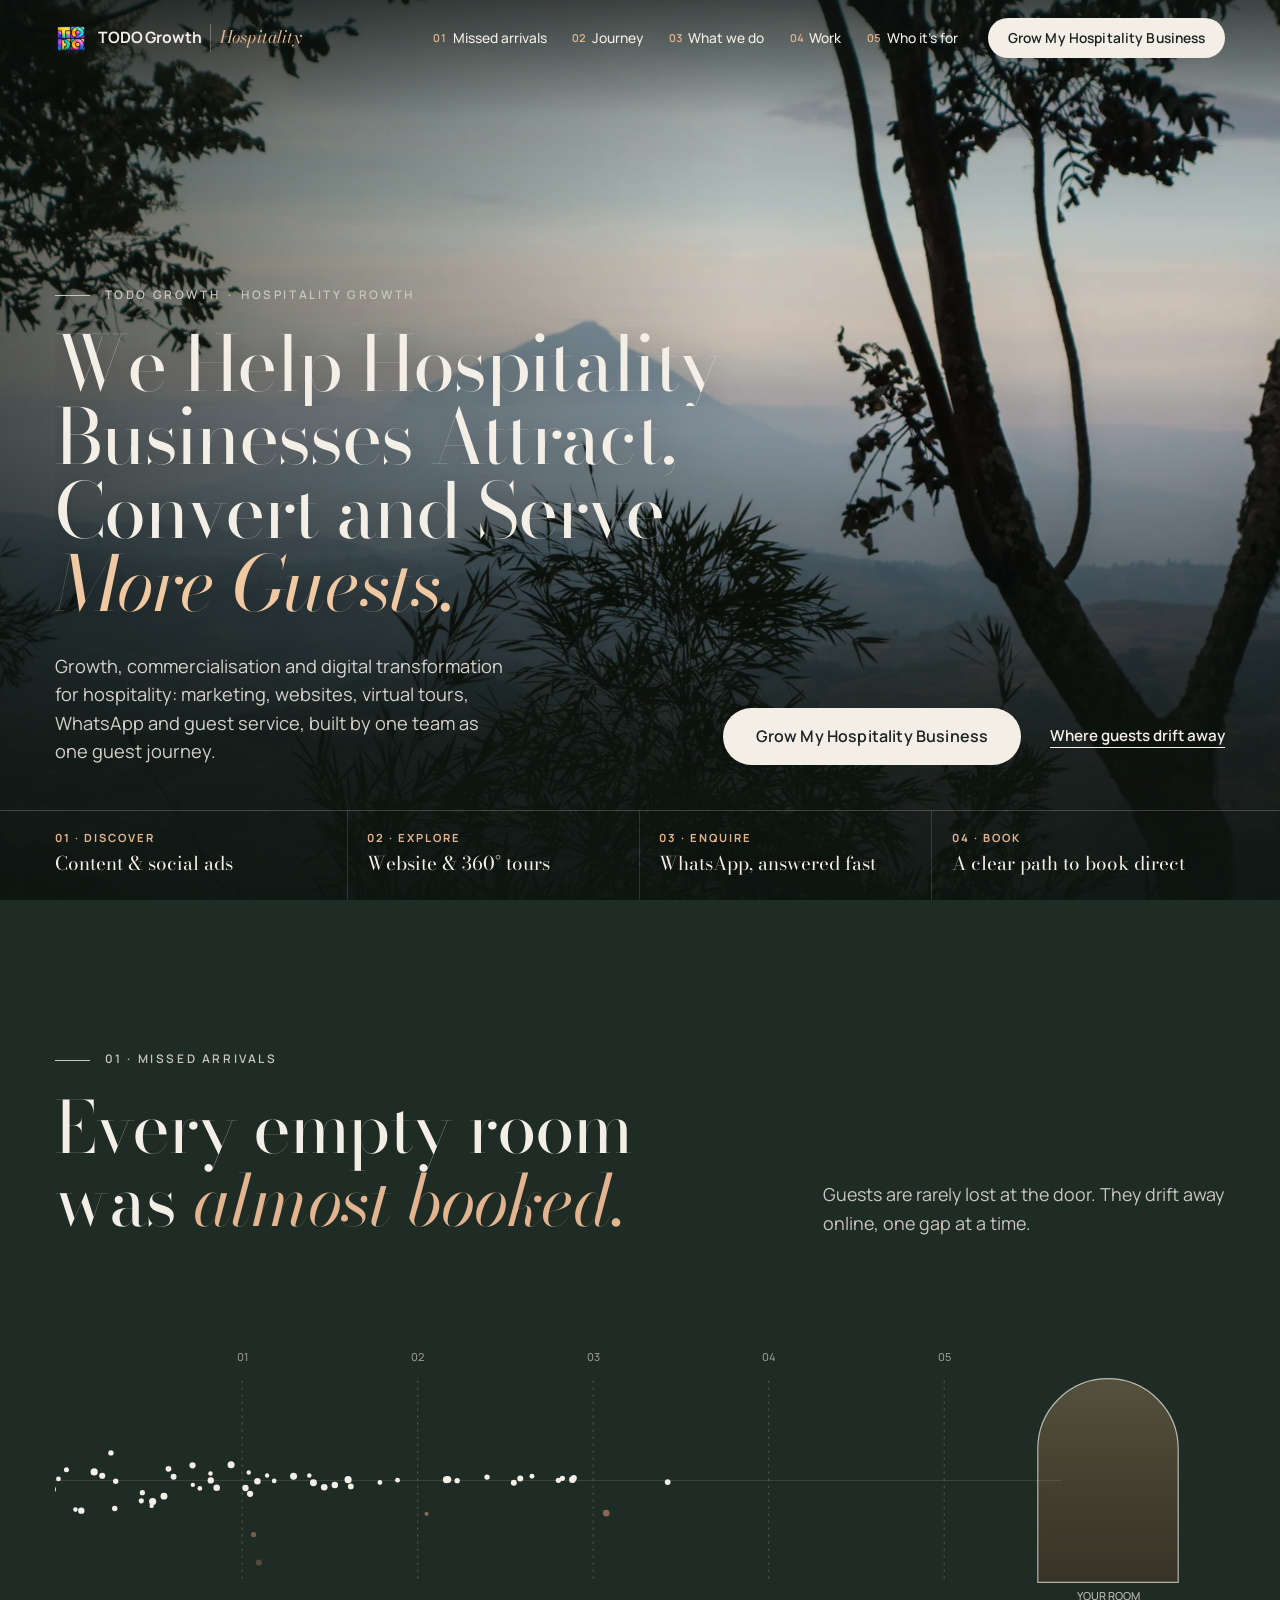
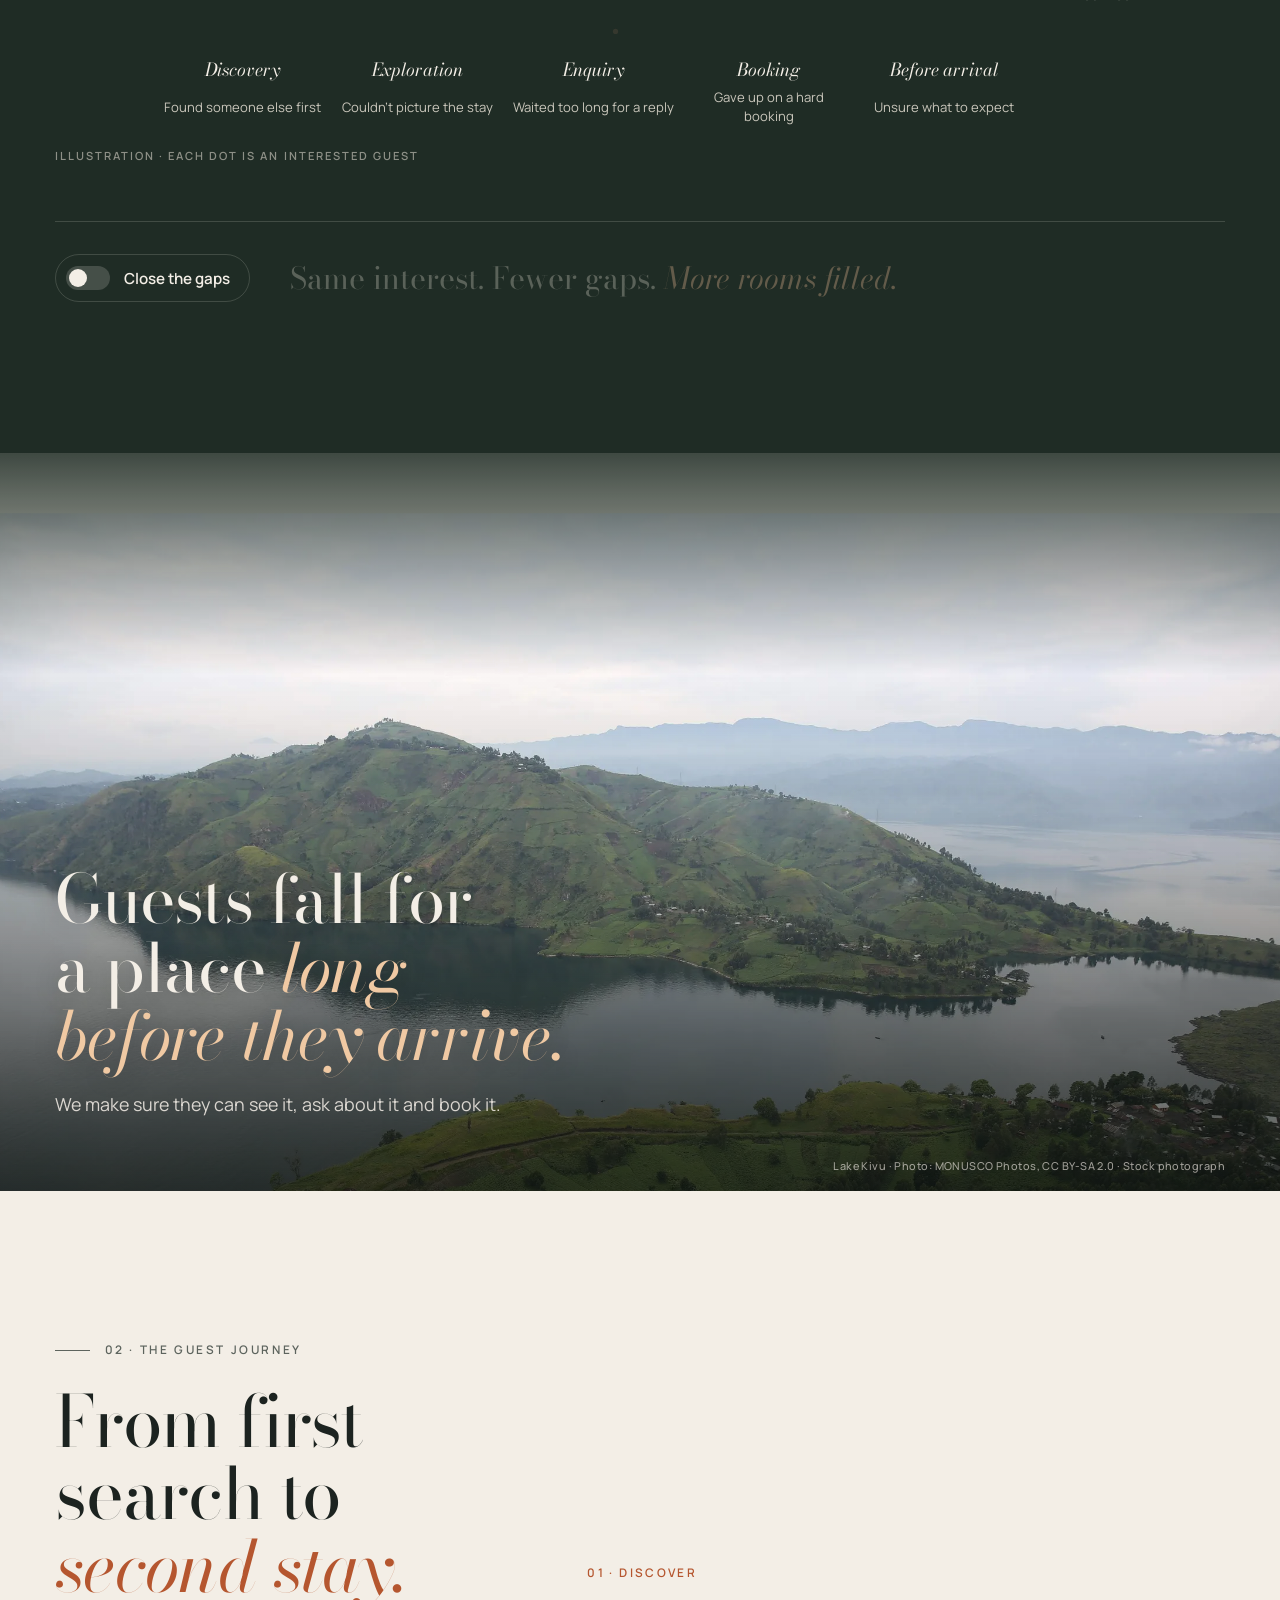
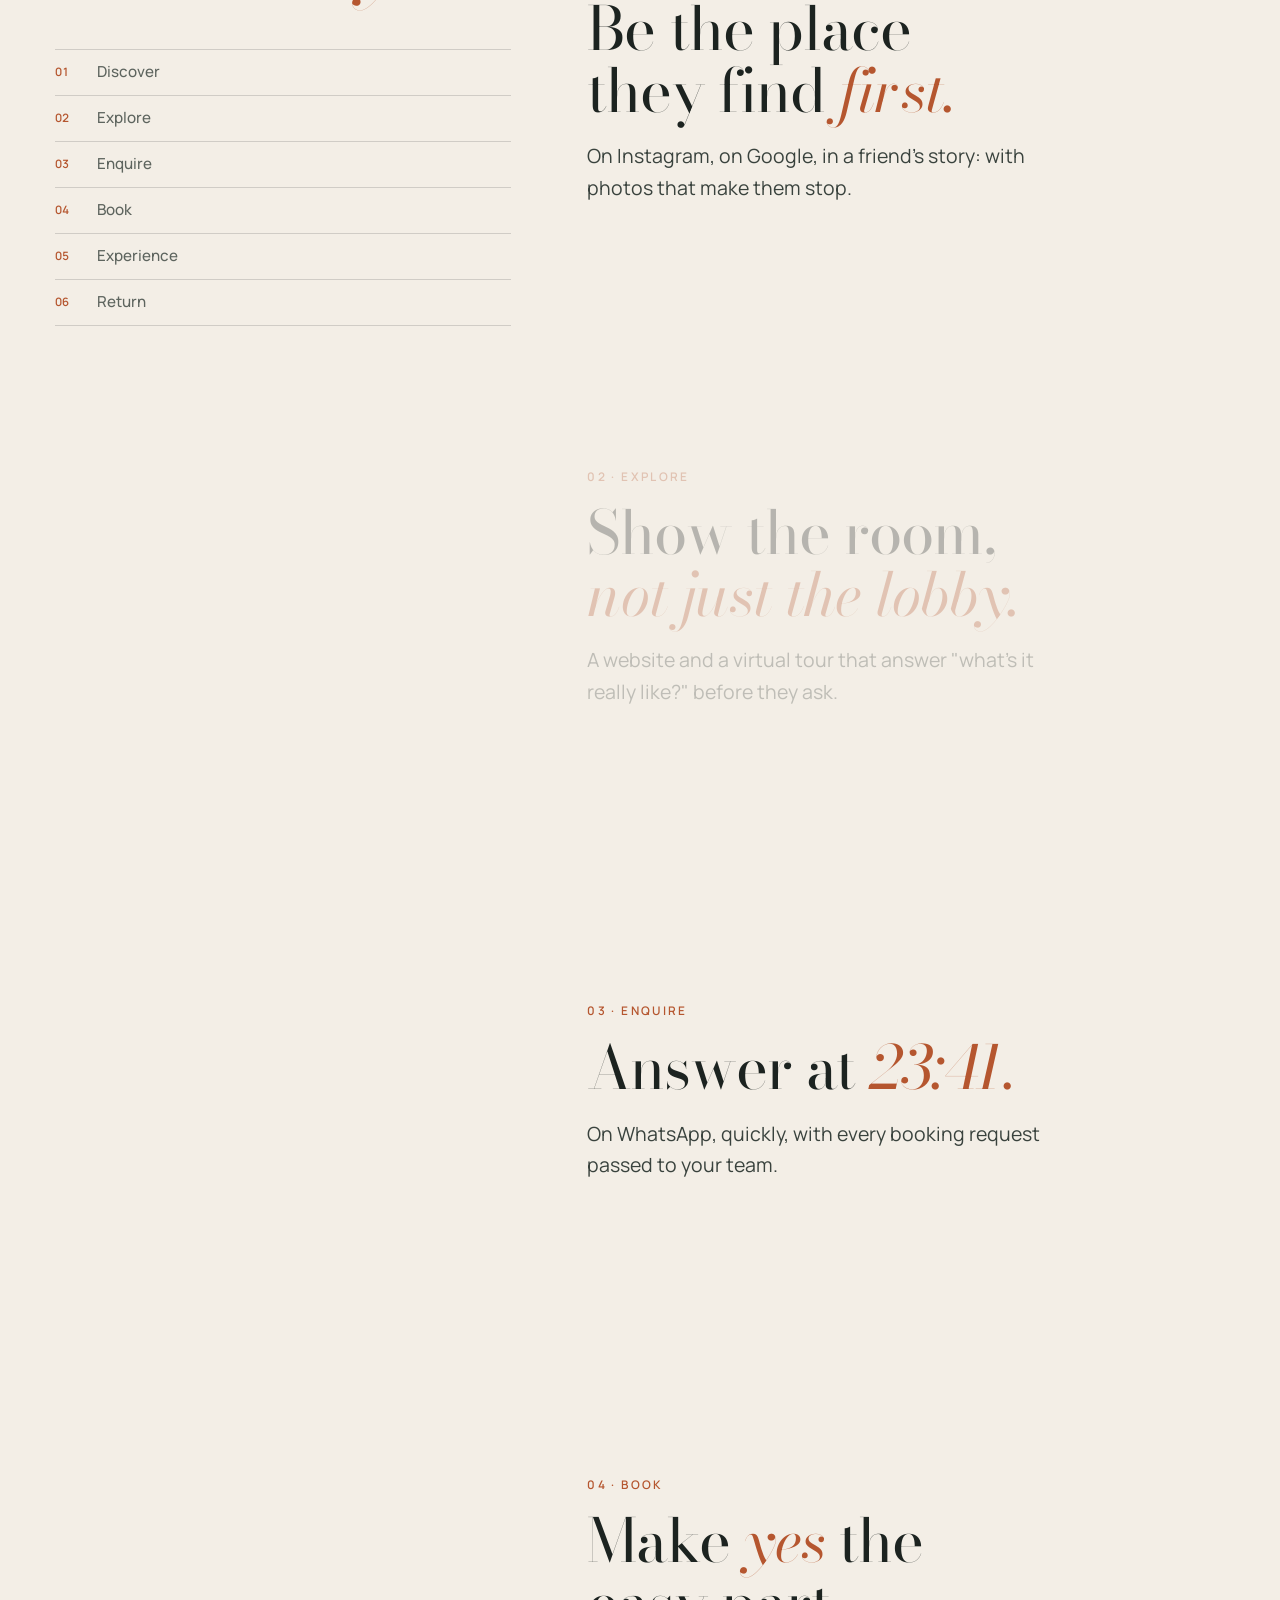
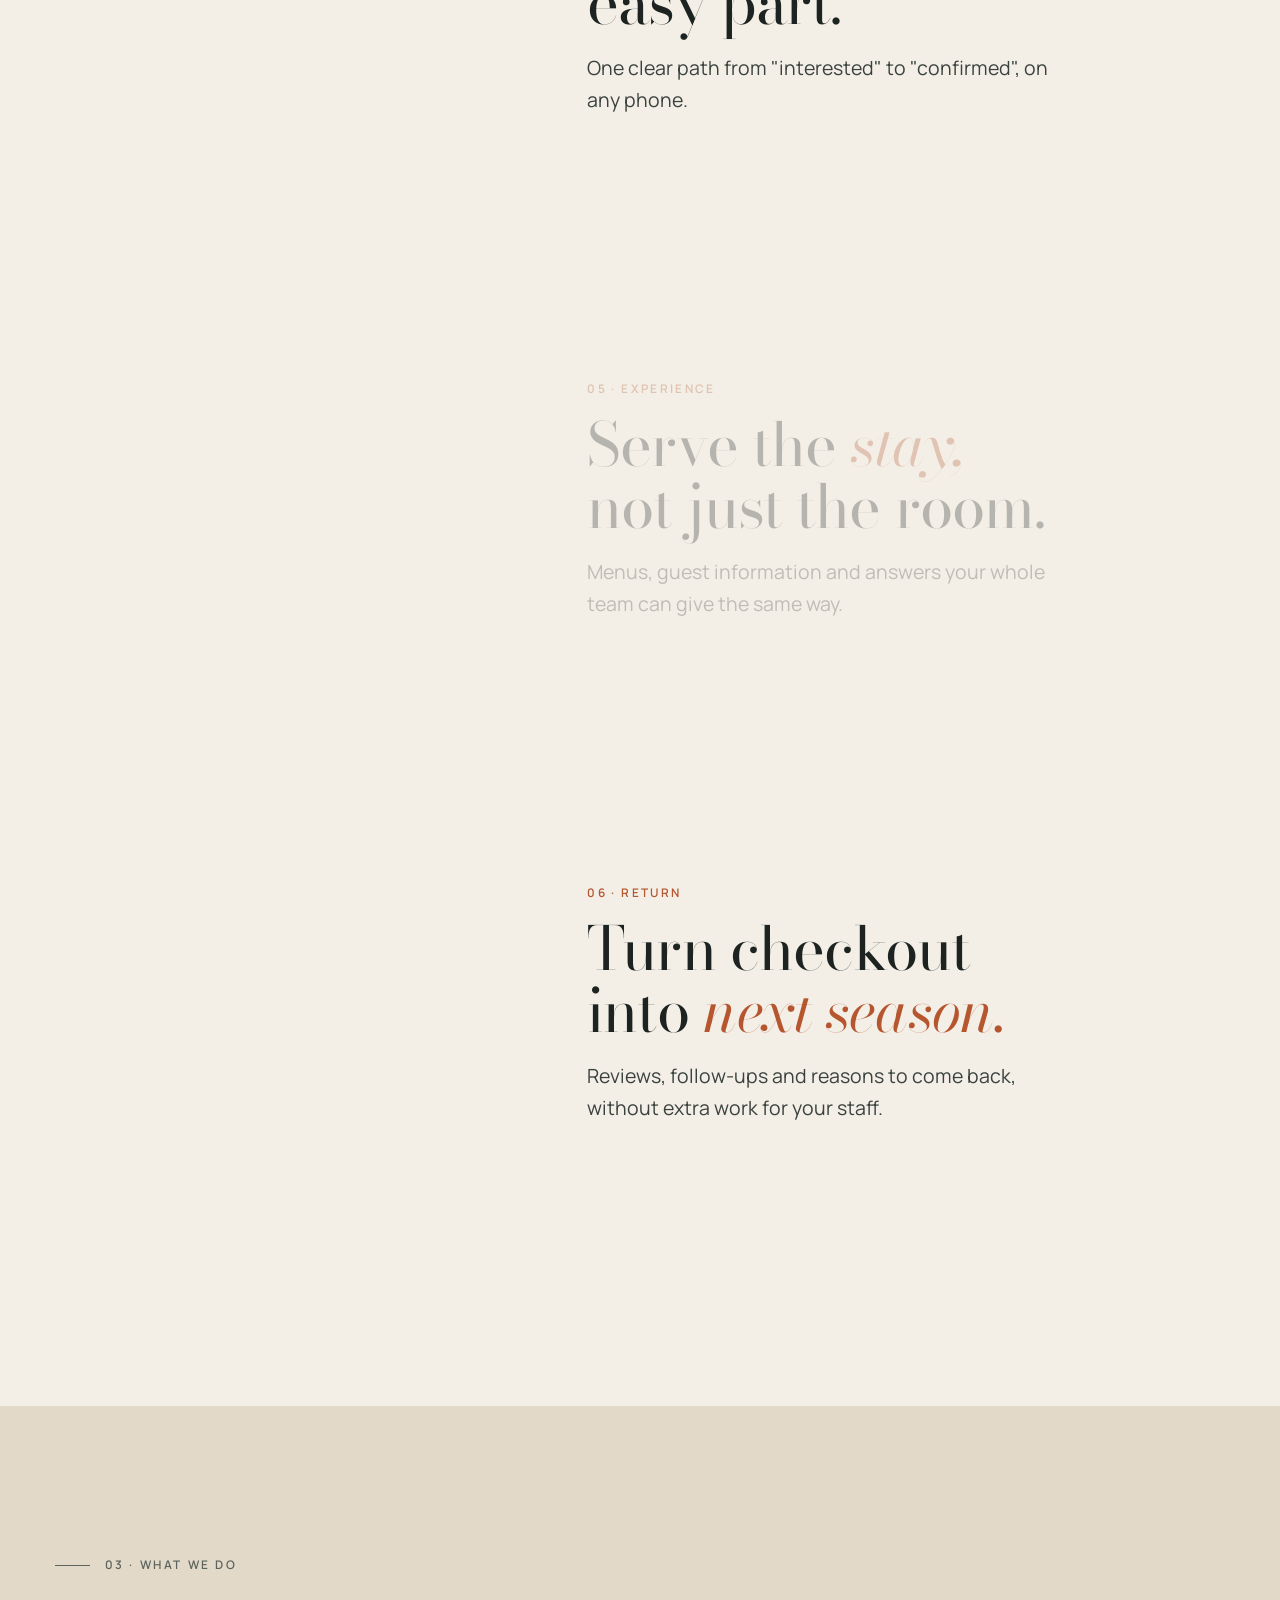
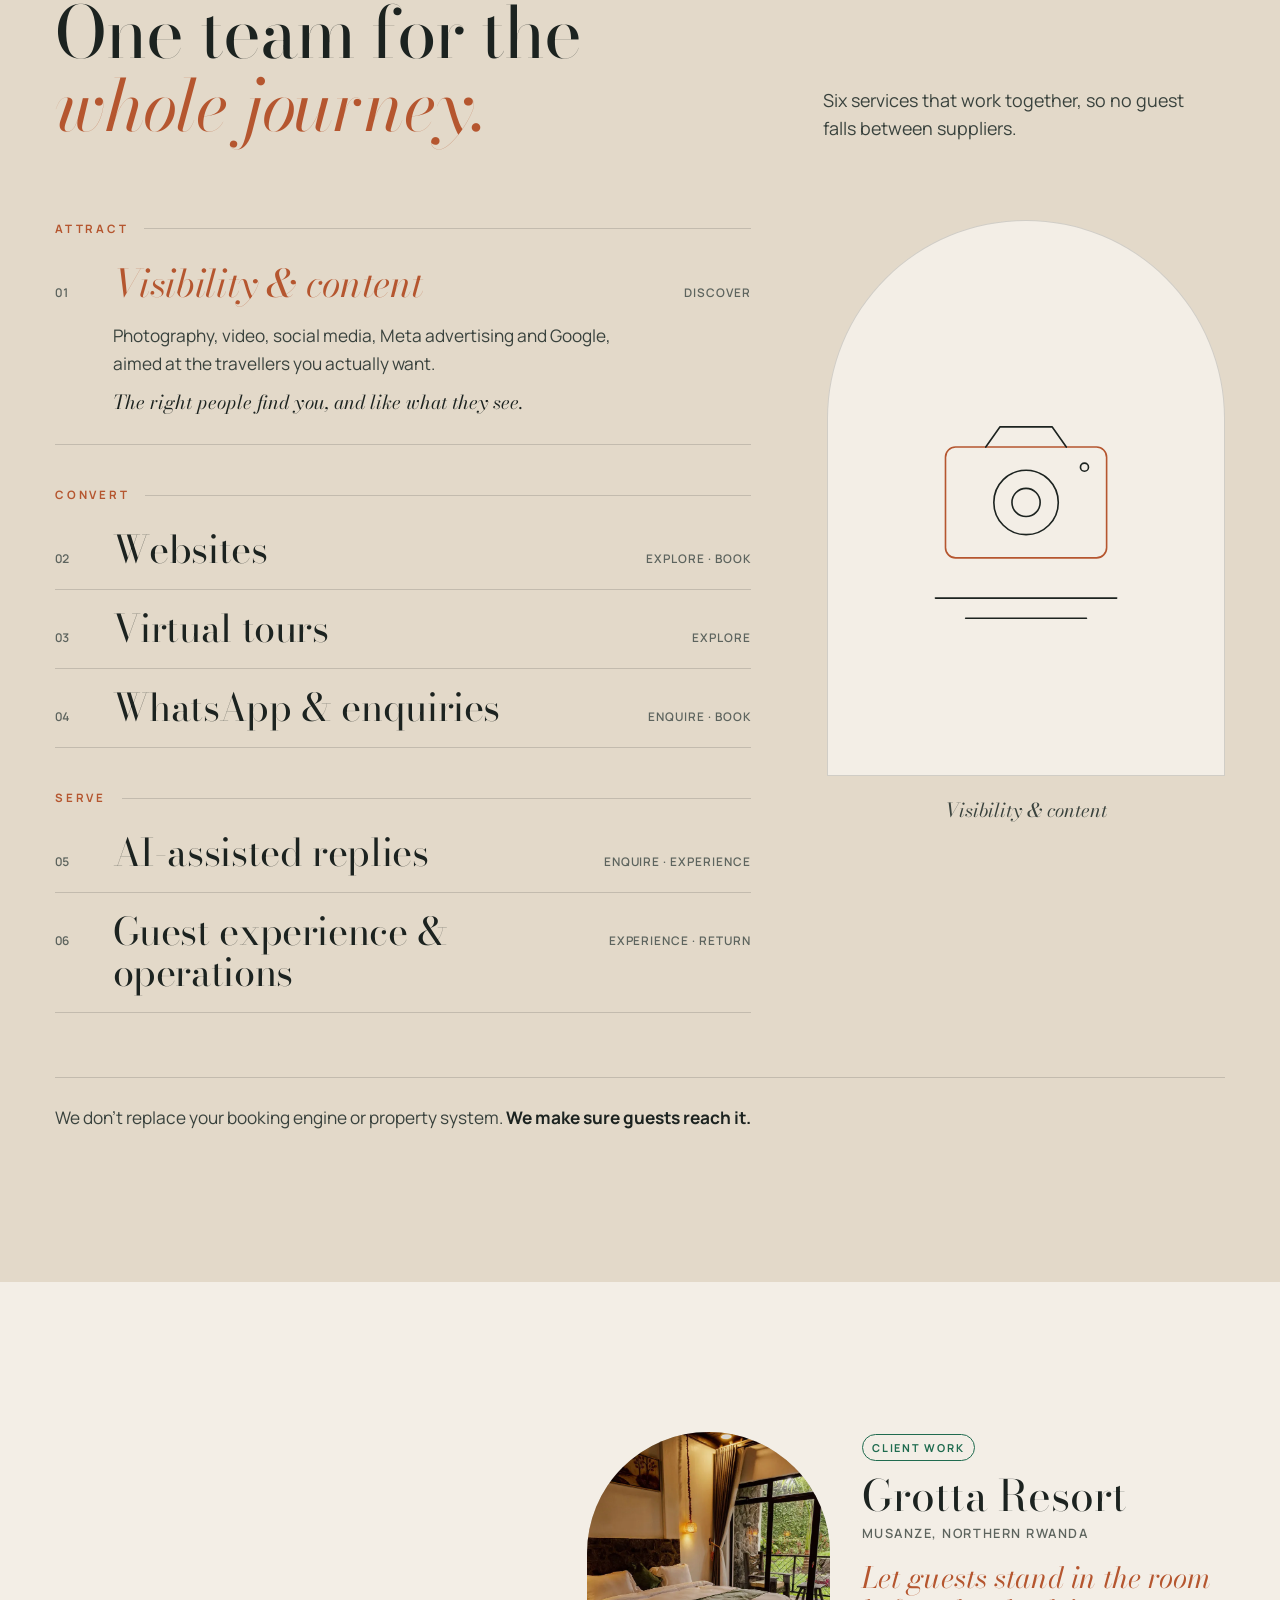
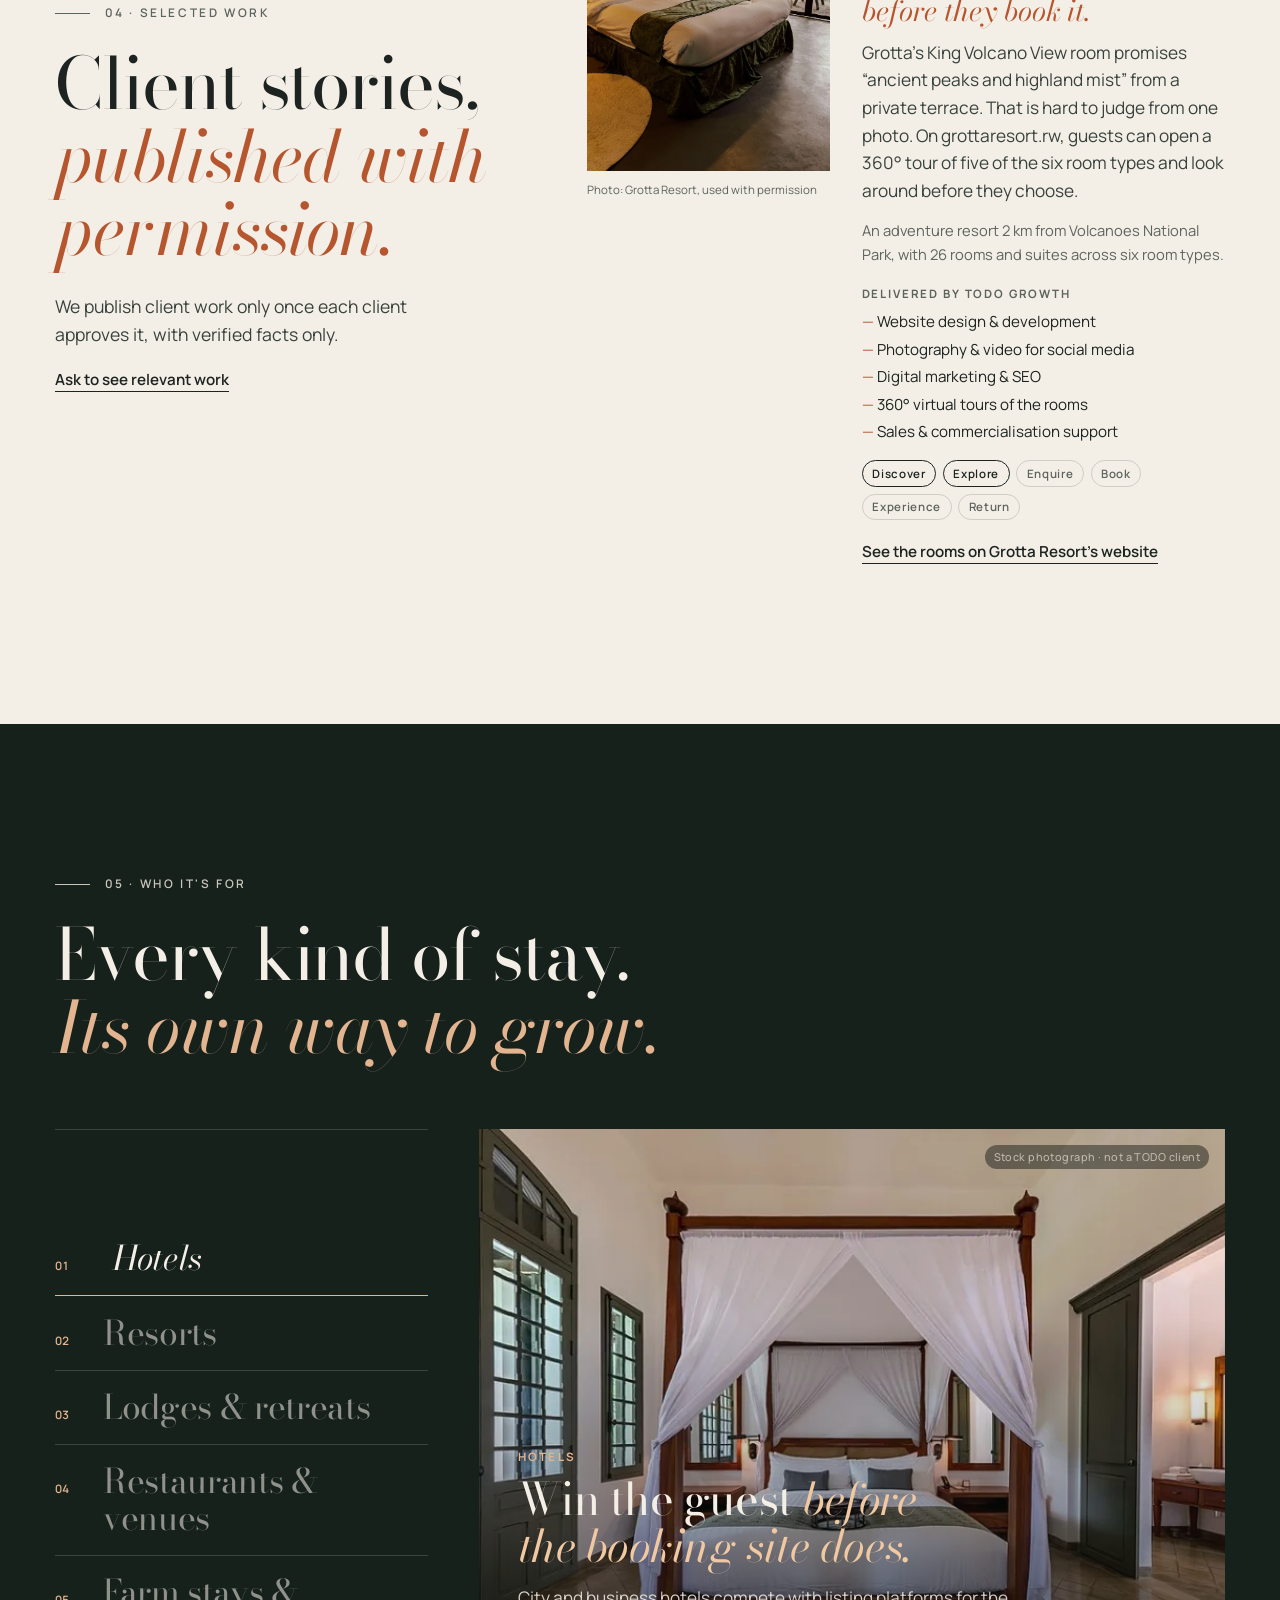
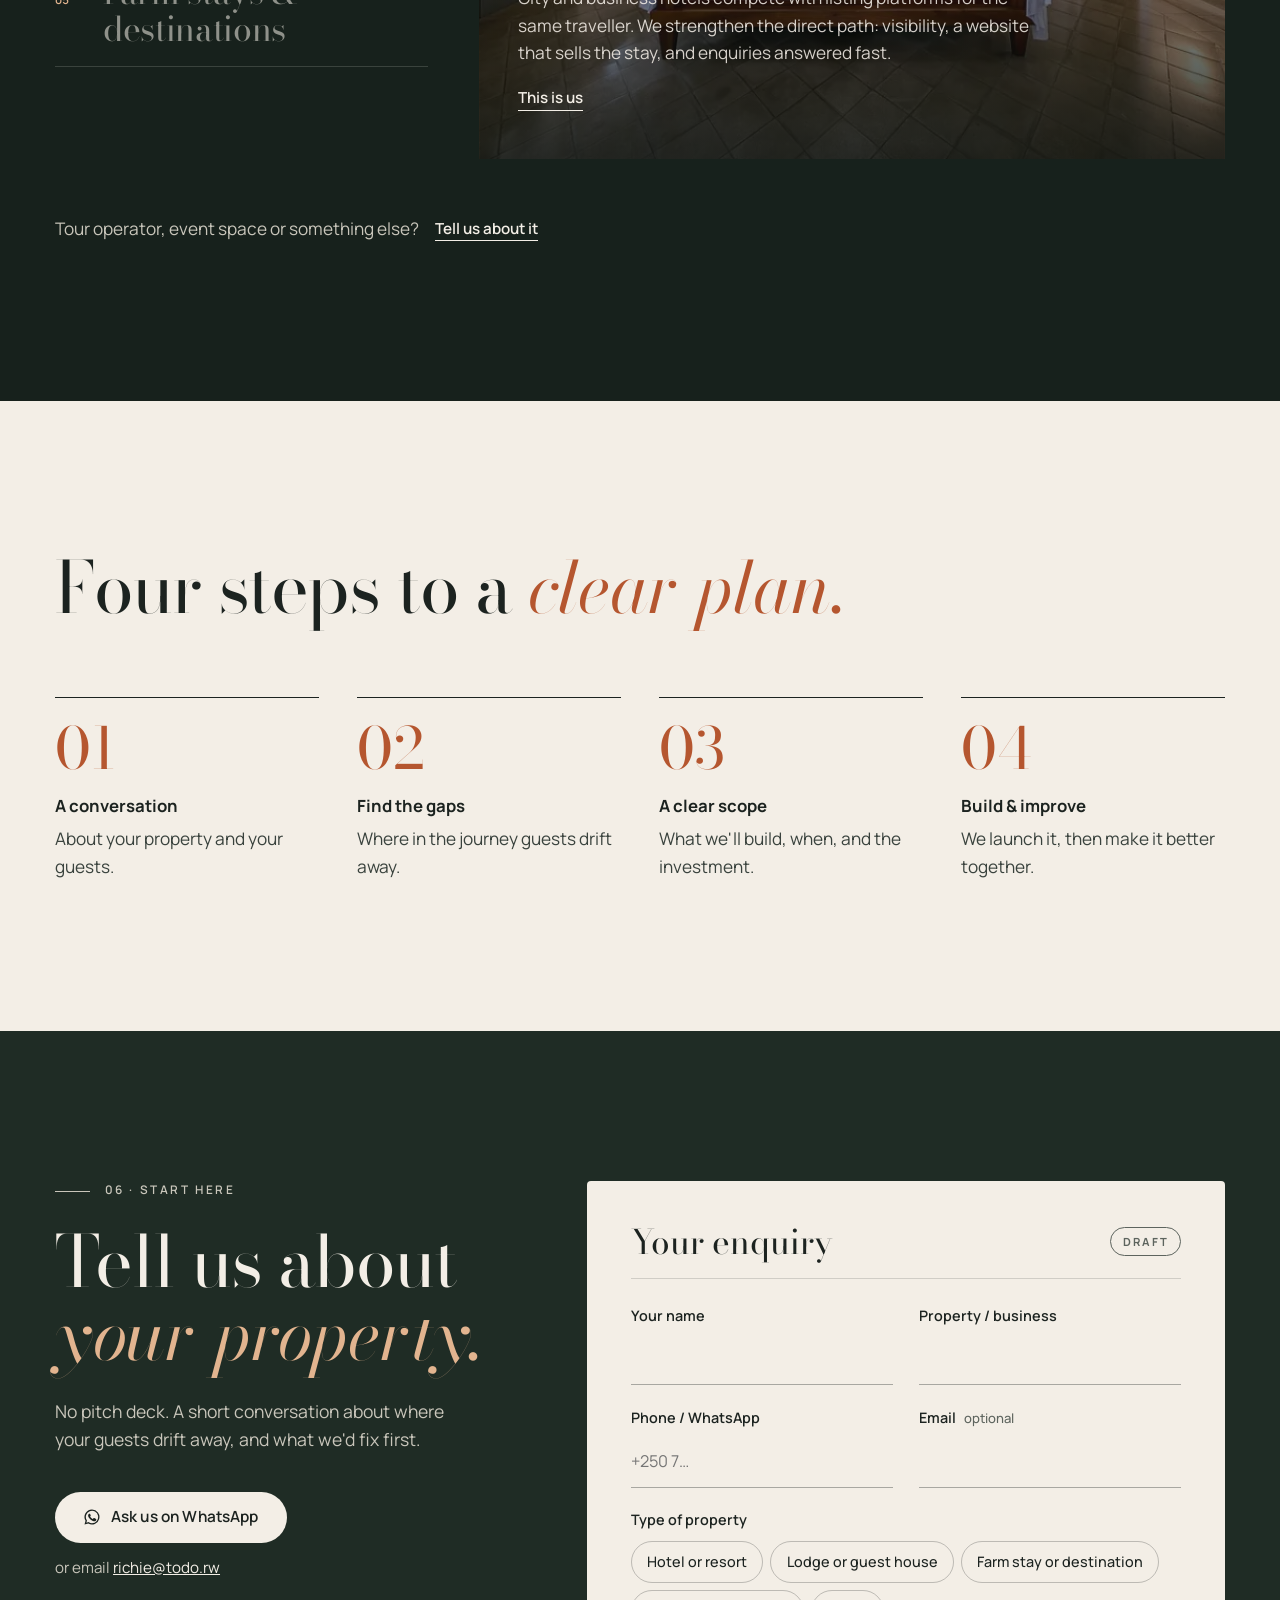
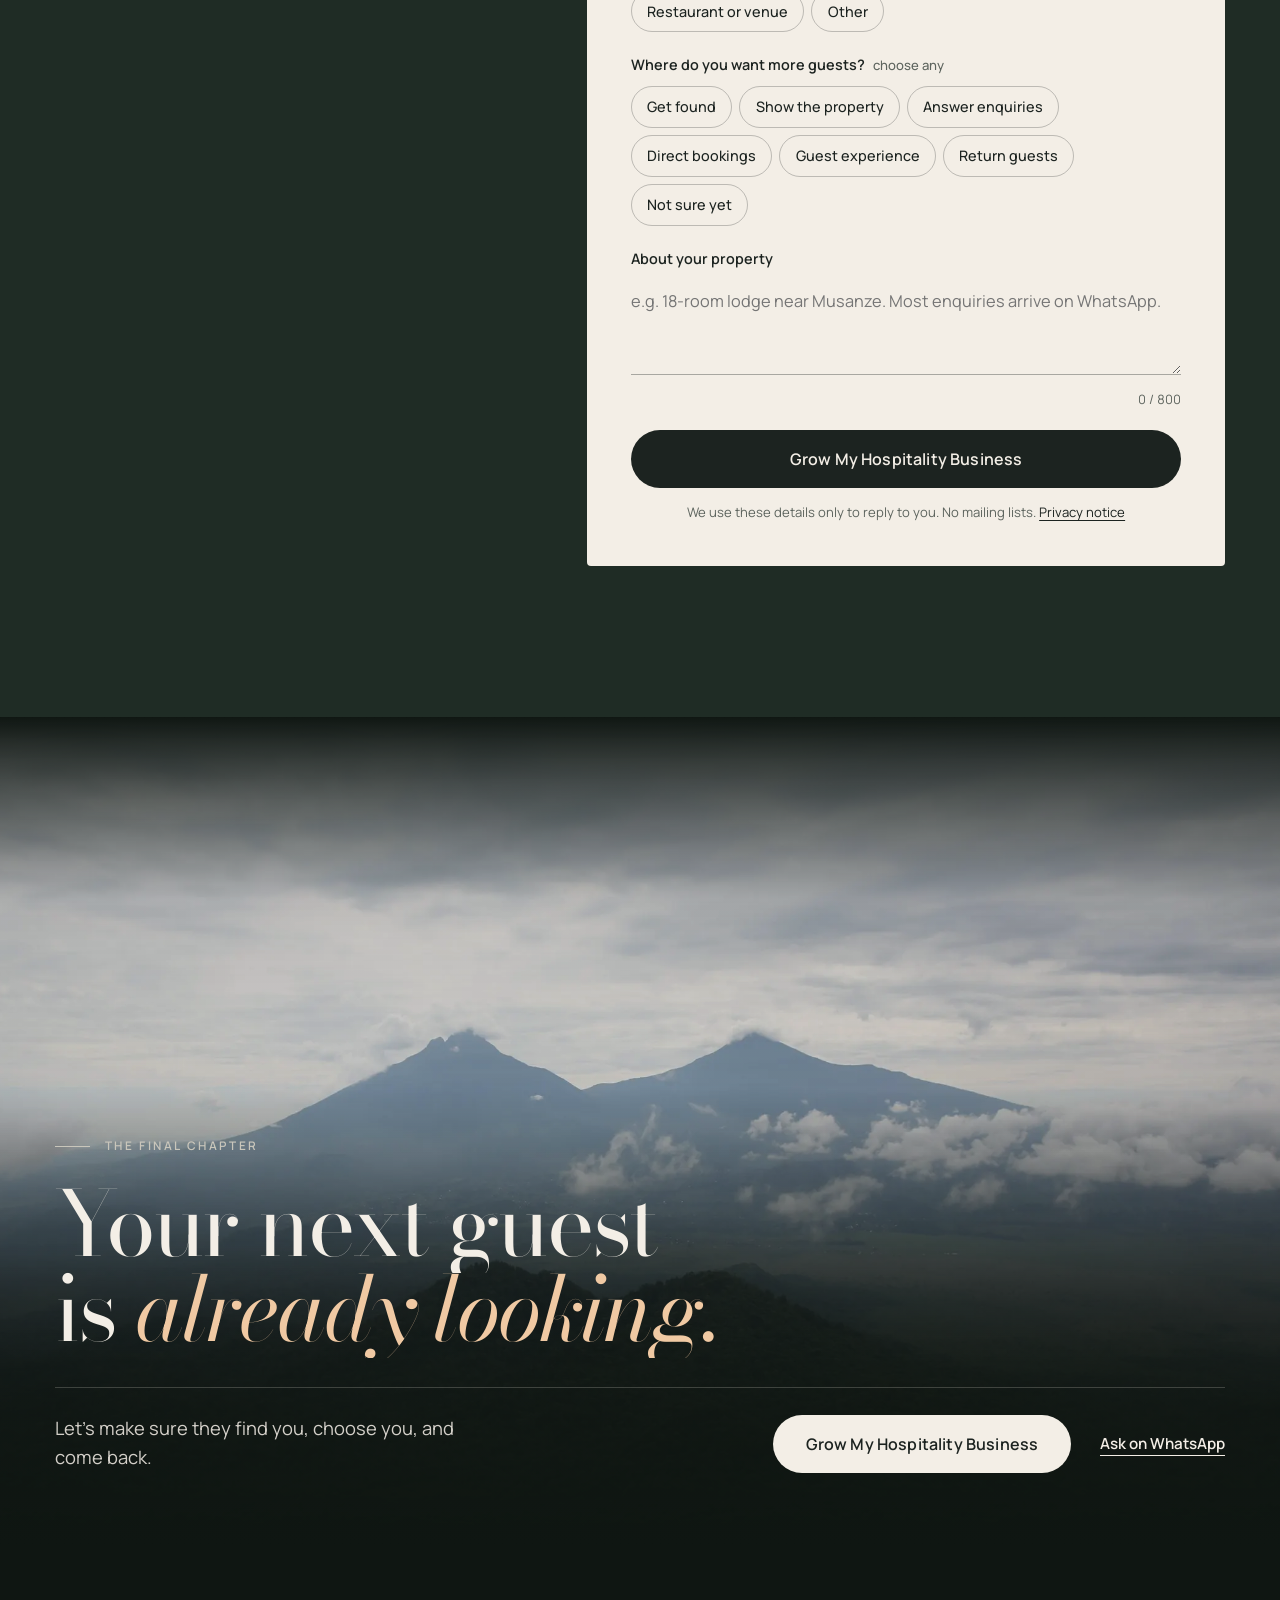
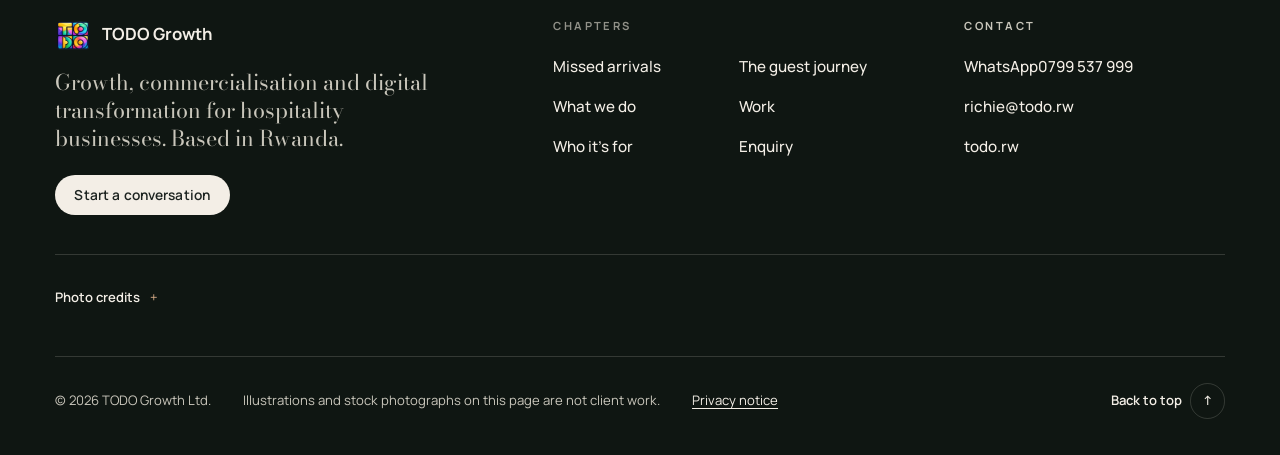
==== index.html @ a6372723 "first commit" ====
<!doctype html>
<html lang="en" class="no-js">
<head>
  <meta charset="utf-8">
  <meta name="viewport" content="width=device-width, initial-scale=1, viewport-fit=cover">
  <title>Hospitality Growth | Attract, Convert and Serve More Guests | TODO Growth</title>
  <meta name="description" content="TODO Growth helps hotels, resorts, lodges, guest houses, restaurants and destination properties attract, convert and serve more guests: marketing, websites, virtual tours, WhatsApp and guest service, built as one connected journey.">
  <link rel="canonical" href="https://hospitality.todo.rw/">
  <meta name="theme-color" content="#F3EEE6">
  <meta name="robots" content="index, follow">

  <meta property="og:type" content="website">
  <meta property="og:site_name" content="TODO Growth">
  <meta property="og:url" content="https://hospitality.todo.rw/">
  <meta property="og:title" content="We Help Hospitality Businesses Attract, Convert and Serve More Guests">
  <meta property="og:description" content="Every empty room was almost booked. Marketing, websites, virtual tours, WhatsApp and guest service, built by one team as one guest journey.">
  <meta property="og:image" content="https://hospitality.todo.rw/assets/img/brand/apple-touch-icon.png">
  <meta name="twitter:card" content="summary">
  <meta name="twitter:title" content="Hospitality Growth | TODO Growth">
  <meta name="twitter:description" content="Attract, convert and serve more guests, with one connected guest journey.">

  <link rel="icon" type="image/png" href="assets/img/brand/favicon.png">
  <link rel="apple-touch-icon" href="assets/img/brand/apple-touch-icon.png">

  <link rel="preconnect" href="https://fonts.googleapis.com">
  <link rel="preconnect" href="https://fonts.gstatic.com" crossorigin>
  <link rel="stylesheet" href="https://fonts.googleapis.com/css2?family=Bodoni+Moda:ital,opsz,wght@0,6..96,400..600;1,6..96,400..500&family=Manrope:wght@400;500;600;700&display=swap">
  <link rel="stylesheet" href="assets/css/site.css">

  <script>document.documentElement.className = "js";</script>
  <script type="application/ld+json">
  {"@context":"https://schema.org","@type":"ProfessionalService","name":"TODO Growth Ltd","url":"https://hospitality.todo.rw/","areaServed":"Rwanda","description":"Hospitality growth: marketing, content, websites, virtual tours, WhatsApp journeys and guest-service systems for hospitality businesses.","parentOrganization":{"@type":"Organization","name":"TODO Growth Ltd","url":"https://todo.rw/"}}
  </script>
</head>
<body>
  <a class="skip" href="#main">Skip to content</a>

  <!-- ═══ NAVIGATION ═══ -->
  <header class="nav" id="top" data-nav>
    <div class="nav__bar">
      <a class="nav__brand" href="https://todo.rw/" aria-label="TODO Growth, main website">
        <img src="assets/img/brand/todo-logo-192.webp" width="32" height="32" alt="">
        <span class="nav__words"><span class="nav__name">TODO Growth</span><span class="nav__svc">Hospitality</span></span>
      </a>
      <nav class="nav__links" aria-label="Page">
        <a href="#missed" data-chapter="missed"><b>01</b>Missed arrivals</a>
        <a href="#journey" data-chapter="journey"><b>02</b>Journey</a>
        <a href="#services" data-chapter="services"><b>03</b>What we do</a>
        <a href="#work" data-chapter="work"><b>04</b>Work</a>
        <a href="#directory" data-chapter="directory"><b>05</b>Who it's for</a>
      </nav>
      <a class="btn btn--ink btn--sm nav__cta" href="#enquire">Grow My Hospitality Business</a>
      <button class="nav__menu" type="button" aria-expanded="false" aria-controls="menu" data-menu><span>Menu</span><span class="nav__menu-icon" aria-hidden="true"><i></i><i></i></span></button>
    </div>
    <span class="nav__progress" aria-hidden="true" data-progress></span>
  </header>

  <div class="menu" id="menu" data-menu-panel hidden>
    <div class="menu__inner" role="dialog" aria-modal="true" aria-label="Page menu">
      <div class="menu__top"><span class="menu__label">Hospitality Growth</span><button class="menu__close" type="button" data-close>Close</button></div>
      <ol class="menu__links">
        <li><a href="#missed" data-go><b>01</b>Missed arrivals</a></li>
        <li><a href="#journey" data-go><b>02</b>The guest journey</a></li>
        <li><a href="#services" data-go><b>03</b>What we do</a></li>
        <li><a href="#work" data-go><b>04</b>Work</a></li>
        <li><a href="#directory" data-go><b>05</b>Who it's for</a></li>
        <li><a href="#enquire" data-go><b>06</b>Start a conversation</a></li>
      </ol>
      <a class="btn btn--ink btn--block" href="#enquire" data-go>Grow My Hospitality Business</a>
    </div>
  </div>

  <main id="main">

    <!-- ═══ HERO · THE VIEW ═══ -->
    <section class="hero" aria-labelledby="hero-title" data-chapter-section="top" data-hero>
      <figure class="hero__media" aria-hidden="true">
        <img src="assets/media/stock/muhavura-2400.webp" srcset="assets/media/stock/muhavura-1200.webp 1200w, assets/media/stock/muhavura-2400.webp 2400w" sizes="100vw" width="2400" height="1600" alt="" fetchpriority="high" decoding="async">
      </figure>
      <div class="hero__shade" aria-hidden="true"></div>

      <div class="wrap hero__inner">
        <p class="kicker kicker--light hero__kicker">TODO Growth <span>·</span> Hospitality Growth</p>
        <h1 id="hero-title" class="hero__title">
          <span class="line"><span>We Help Hospitality</span></span>
          <span class="line"><span>Businesses Attract,</span></span>
          <span class="line"><span>Convert and Serve</span></span>
          <span class="line"><span><em>More Guests.</em></span></span>
        </h1>
        <div class="hero__foot">
          <p class="hero__lede">Growth, commercialisation and digital transformation for hospitality: marketing, websites, virtual tours, WhatsApp and guest service, built by one team as one guest journey.</p>
          <div class="hero__actions">
            <a class="btn btn--stone btn--lg" href="#enquire">Grow My Hospitality Business</a>
            <a class="link link--light" href="#missed">Where guests drift away</a>
          </div>
        </div>
      </div>

      <div class="hero__base">
        <ol class="wrap hero__journey" aria-label="How TODO Growth connects the guest journey">
          <li><b>01 · Discover</b><span>Content &amp; social ads</span></li>
          <li><b>02 · Explore</b><span>Website &amp; 360° tours</span></li>
          <li><b>03 · Enquire</b><span>WhatsApp, answered fast</span></li>
          <li><b>04 · Book</b><span>A clear path to book direct</span></li>
        </ol>
      </div>
    </section>

<!-- ═══ 01 · MISSED ARRIVALS: THE LEAKY JOURNEY ═══ -->
    <section class="leak" id="missed" aria-labelledby="missed-title" data-chapter-section="missed" data-leak>
      <div class="wrap">
        <header class="leak__head">
          <p class="kicker kicker--light">01 · Missed arrivals</p>
          <h2 id="missed-title" class="h2 h2--light reveal">Every empty room was <em>almost&nbsp;booked.</em></h2>
          <p class="leak__lede" data-leak-text>Guests are rarely lost at the door. They drift away online, one gap at a time.</p>
        </header>

        <figure class="leak__stage">
          <canvas class="leak__canvas" data-leak-canvas aria-hidden="true"></canvas>
          <ol class="leak__gates" aria-label="Where interested guests drift away">
            <li><b>Discovery</b><span>Found someone else first</span></li>
            <li><b>Exploration</b><span>Couldn't picture the stay</span></li>
            <li><b>Enquiry</b><span>Waited too long for a reply</span></li>
            <li><b>Booking</b><span>Gave up on a hard booking</span></li>
            <li><b>Before arrival</b><span>Unsure what to expect</span></li>
          </ol>
          <figcaption class="leak__cap">Illustration · each dot is an interested guest</figcaption>
        </figure>

        <div class="leak__switch">
          <button type="button" class="toggle" aria-pressed="false" data-leak-toggle><span class="toggle__track"><span class="toggle__knob"></span></span><span class="toggle__label">Close the gaps</span></button>
          <p class="leak__after">Same interest. Fewer gaps. <em>More rooms filled.</em></p>
        </div>
      </div>
    </section>

    <!-- ═══ INTERLUDE · THE DESTINATION ═══ -->
    <section class="interlude" aria-label="Why the view matters" data-interlude>
      <figure class="interlude__media" aria-hidden="true">
        <img src="assets/media/stock/kivu-2400.webp" srcset="assets/media/stock/kivu-1200.webp 1200w, assets/media/stock/kivu-2400.webp 2400w" sizes="100vw" width="2400" height="1600" alt="" loading="lazy" decoding="async">
      </figure>
      <div class="wrap interlude__text">
        <p class="interlude__quote reveal">Guests fall for a place <em>long before they arrive.</em></p>
        <p class="interlude__sub reveal">We make sure they can see it, ask about it and book it.</p>
      </div>
      <p class="photo-credit interlude__credit">Lake Kivu · Photo: MONUSCO Photos, CC BY-SA 2.0 · Stock photograph</p>
    </section>

<!-- ═══ 02 · THE GUEST JOURNEY ═══ -->
    <section class="journey" id="journey" aria-labelledby="journey-title" data-chapter-section="journey">
      <div class="wrap journey__grid">
        <aside class="rail" aria-label="Journey stages">
          <p class="kicker">02 · The guest journey</p>
          <h2 id="journey-title" class="h2 reveal">From first search to <em>second stay.</em></h2>
          <ol class="rail__list">
            <li><a href="#s-discover" data-stamp="0"><b>01</b>Discover</a></li>
            <li><a href="#s-explore" data-stamp="1"><b>02</b>Explore</a></li>
            <li><a href="#s-enquire" data-stamp="2"><b>03</b>Enquire</a></li>
            <li><a href="#s-book" data-stamp="3"><b>04</b>Book</a></li>
            <li><a href="#s-experience" data-stamp="4"><b>05</b>Experience</a></li>
            <li><a href="#s-return" data-stamp="5"><b>06</b>Return</a></li>
          </ol>
        </aside>
        <ol class="stages">
          <li class="stage" id="s-discover" data-stage="0"><p class="stage__n">01 · Discover</p><h3 class="stage__h">Be the place they find <em>first.</em></h3><p class="stage__p">On Instagram, on Google, in a friend's story: with photos that make them stop.</p></li>
          <li class="stage" id="s-explore" data-stage="1"><p class="stage__n">02 · Explore</p><h3 class="stage__h">Show the room, <em>not just the lobby.</em></h3><p class="stage__p">A website and a virtual tour that answer "what's it really like?" before they ask.</p></li>
          <li class="stage" id="s-enquire" data-stage="2"><p class="stage__n">03 · Enquire</p><h3 class="stage__h">Answer at <em>23:41.</em></h3><p class="stage__p">On WhatsApp, quickly, with every booking request passed to your team.</p></li>
          <li class="stage" id="s-book" data-stage="3"><p class="stage__n">04 · Book</p><h3 class="stage__h">Make <em>yes</em> the easy part.</h3><p class="stage__p">One clear path from "interested" to "confirmed", on any phone.</p></li>
          <li class="stage" id="s-experience" data-stage="4"><p class="stage__n">05 · Experience</p><h3 class="stage__h">Serve the <em>stay,</em> not just the room.</h3><p class="stage__p">Menus, guest information and answers your whole team can give the same way.</p></li>
          <li class="stage" id="s-return" data-stage="5"><p class="stage__n">06 · Return</p><h3 class="stage__h">Turn checkout into <em>next season.</em></h3><p class="stage__p">Reviews, follow-ups and reasons to come back, without extra work for your staff.</p></li>
        </ol>
      </div>
    </section>

    <!-- ═══ 03 · WHAT WE DO: THE INDEX ═══ -->
    <section class="services" id="services" aria-labelledby="services-title" data-chapter-section="services">
      <div class="wrap">
        <header class="services__head">
          <p class="kicker">03 · What we do</p>
          <h2 id="services-title" class="h2 reveal">One team for the <em>whole journey.</em></h2>
          <p class="services__lede">Six services that work together, so no guest falls between suppliers.</p>
        </header>

        <div class="services__grid">
          <div class="index" data-index>
            <p class="index__group">Attract</p>
            <div class="svc" data-art="content">
              <h3><button type="button" class="svc__head" aria-expanded="true" aria-controls="svc-1" id="svc-1-h"><b>01</b><span class="svc__name">Visibility &amp; content</span><span class="svc__stages">Discover</span></button></h3>
              <div class="svc__body" id="svc-1" role="region" aria-labelledby="svc-1-h"><p>Photography, video, social media, Meta advertising and Google, aimed at the travellers you actually want.</p><p class="svc__value">The right people find you, and like what they see.</p></div>
            </div>

            <p class="index__group">Convert</p>
            <div class="svc" data-art="web">
              <h3><button type="button" class="svc__head" aria-expanded="false" aria-controls="svc-2" id="svc-2-h"><b>02</b><span class="svc__name">Websites</span><span class="svc__stages">Explore · Book</span></button></h3>
              <div class="svc__body" id="svc-2" role="region" aria-labelledby="svc-2-h" hidden><p>Fast, mobile-first hospitality websites with clear paths to book, linked to the booking engine you already use.</p><p class="svc__value">Visitors understand your value, and know what to do next.</p></div>
            </div>
            <div class="svc" data-art="tour">
              <h3><button type="button" class="svc__head" aria-expanded="false" aria-controls="svc-3" id="svc-3-h"><b>03</b><span class="svc__name">Virtual tours</span><span class="svc__stages">Explore</span></button></h3>
              <div class="svc__body" id="svc-3" role="region" aria-labelledby="svc-3-h" hidden><p>360° tours of rooms and spaces, placed where guests decide: your website, listings and messages.</p><p class="svc__value">Guests book with confidence, not guesswork.</p></div>
            </div>
            <div class="svc" data-art="chat">
              <h3><button type="button" class="svc__head" aria-expanded="false" aria-controls="svc-4" id="svc-4-h"><b>04</b><span class="svc__name">WhatsApp &amp; enquiries</span><span class="svc__stages">Enquire · Book</span></button></h3>
              <div class="svc__body" id="svc-4" role="region" aria-labelledby="svc-4-h" hidden><p>Enquiry journeys on the app your guests already use, routed to the right person on your team.</p><p class="svc__value">Fewer enquiries lost overnight.</p></div>
            </div>

            <p class="index__group">Serve</p>
            <div class="svc" data-art="assist">
              <h3><button type="button" class="svc__head" aria-expanded="false" aria-controls="svc-5" id="svc-5-h"><b>05</b><span class="svc__name">AI-assisted replies</span><span class="svc__stages">Enquire · Experience</span></button></h3>
              <div class="svc__body" id="svc-5" role="region" aria-labelledby="svc-5-h" hidden><p>Instant answers to common questions from information you approve. Bookings and anything sensitive go to your staff. Scoped per property.</p><p class="svc__value">Guests get answers at any hour; your team keeps control.</p></div>
            </div>
            <div class="svc" data-art="ops">
              <h3><button type="button" class="svc__head" aria-expanded="false" aria-controls="svc-6" id="svc-6-h"><b>06</b><span class="svc__name">Guest experience &amp; operations</span><span class="svc__stages">Experience · Return</span></button></h3>
              <div class="svc__body" id="svc-6" role="region" aria-labelledby="svc-6-h" hidden><p>Digital menus, guest information, staff knowledge bases and follow-up automation, including Microsoft 365 workflows.</p><p class="svc__value">A smoother stay, and a reason to come back.</p></div>
            </div>
          </div>

          <figure class="art" aria-hidden="true">
            <div class="art__arch">
              <svg class="art__svg" viewBox="0 0 300 400" data-art-svg></svg>
            </div>
            <figcaption class="art__cap" data-art-cap>Visibility &amp; content</figcaption>
          </figure>
        </div>

        <p class="services__fine">We don't replace your booking engine or property system. <strong>We make sure guests reach it.</strong></p>
      </div>
    </section>

    <!-- ═══ 04 · WORK (proof) ═══ -->
    <section class="work" id="work" aria-labelledby="work-title" data-chapter-section="work">
      <div class="wrap work__grid">
        <header class="work__head">
          <p class="kicker">04 · Selected work</p>
          <h2 id="work-title" class="h2 reveal">Client stories, <em>published with permission.</em></h2>
          <p class="work__lede">We publish client work only once each client approves it, with verified facts only.</p>
          <a class="link" href="#enquire">Ask to see relevant work</a>
        </header>
        <div class="stories" data-stories>
          <!-- Rendered from CONFIG.stories. This placeholder shows while nothing is approved, and without JS. -->
          <div class="story story--reserved">
            <div class="story__arch"><span>Reserved</span></div>
            <p class="story__note">For approved hospitality client stories: photographs, what we delivered and verified results.</p>
          </div>
        </div>
      </div>
    </section>

    <!-- ═══ 05 · WHO IT'S FOR ═══ -->
    <section class="who" id="directory" aria-labelledby="dir-title" data-chapter-section="directory">
      <div class="wrap">
        <header class="who__head">
          <p class="kicker kicker--light">05 · Who it's for</p>
          <h2 id="dir-title" class="h2 h2--light reveal">Every kind of stay. <em>Its own way to grow.</em></h2>
        </header>

        <div class="who__stage" data-who>
          <ul class="who__tabs" aria-label="Choose your kind of business">
            <li><button type="button" class="who__tab" aria-pressed="true" aria-controls="who-hotels" data-who-tab="0"><b>01</b><span>Hotels</span></button></li>
            <li><button type="button" class="who__tab" aria-pressed="false" aria-controls="who-resorts" data-who-tab="1"><b>02</b><span>Resorts</span></button></li>
            <li><button type="button" class="who__tab" aria-pressed="false" aria-controls="who-lodges" data-who-tab="2"><b>03</b><span>Lodges &amp; retreats</span></button></li>
            <li><button type="button" class="who__tab" aria-pressed="false" aria-controls="who-dining" data-who-tab="3"><b>04</b><span>Restaurants &amp; venues</span></button></li>
            <li><button type="button" class="who__tab" aria-pressed="false" aria-controls="who-dest" data-who-tab="4"><b>05</b><span>Farm stays &amp; destinations</span></button></li>
          </ul>

          <div class="who__panels">
            <article class="who__panel is-active" id="who-hotels" data-who-panel="0">
              <figure class="who__img"><img src="assets/media/stock/luxury-hotel-1800.webp" srcset="assets/media/stock/luxury-hotel-900.webp 900w, assets/media/stock/luxury-hotel-1800.webp 1800w" sizes="(min-width: 1024px) 58vw, 100vw" width="1800" height="1200" alt="A canopy bed in a calm, white luxury hotel suite" loading="lazy" decoding="async"><figcaption class="photo-credit">Stock photograph · not a TODO client</figcaption></figure>
              <div class="who__copy">
                <p class="who__label">Hotels</p>
                <h3 class="who__title">Win the guest <em>before the booking site does.</em></h3>
                <p class="who__text">City and business hotels compete with listing platforms for the same traveller. We strengthen the direct path: visibility, a website that sells the stay, and enquiries answered fast.</p>
                <a class="link link--light" href="#enquire" data-type="Hotel or resort">This is us</a>
              </div>
            </article>
            <article class="who__panel" id="who-resorts" data-who-panel="1">
              <figure class="who__img"><img src="assets/media/stock/resort-1800.webp" srcset="assets/media/stock/resort-900.webp 900w, assets/media/stock/resort-1800.webp 1800w" sizes="(min-width: 1024px) 58vw, 100vw" width="1800" height="1200" alt="A resort pool with sun loungers and timber decking" loading="lazy" decoding="async"><figcaption class="photo-credit">Stock photograph · not a TODO client</figcaption></figure>
              <div class="who__copy">
                <p class="who__label">Resorts</p>
                <h3 class="who__title">Sell the whole stay, <em>not only the room.</em></h3>
                <p class="who__text">Guests compare experiences, dining and views from far away. We show the full resort with content and virtual tours, and turn long, detailed enquiries into bookings.</p>
                <a class="link link--light" href="#enquire" data-type="Hotel or resort">This is us</a>
              </div>
            </article>
            <article class="who__panel" id="who-lodges" data-who-panel="2">
              <figure class="who__img"><img src="assets/media/stock/lodge-1800.webp" srcset="assets/media/stock/lodge-900.webp 900w, assets/media/stock/lodge-1800.webp 1800w" sizes="(min-width: 1024px) 58vw, 100vw" width="1800" height="1205" alt="A timber safari lodge surrounded by trees" loading="lazy" decoding="async"><figcaption class="photo-credit">Stock photograph · not a TODO client</figcaption></figure>
              <div class="who__copy">
                <p class="who__label">Lodges &amp; retreats</p>
                <h3 class="who__title">A small team, <em>every enquiry answered.</em></h3>
                <p class="who__text">Lodges and guest houses often run on an owner's phone. We make enquiries easier to handle on WhatsApp and keep your content fresh without taking over your day.</p>
                <a class="link link--light" href="#enquire" data-type="Lodge or guest house">This is us</a>
              </div>
            </article>
            <article class="who__panel" id="who-dining" data-who-panel="3">
              <figure class="who__img"><img src="assets/media/stock/kigali-venue-1800.webp" srcset="assets/media/stock/kigali-venue-900.webp 900w, assets/media/stock/kigali-venue-1800.webp 1800w" sizes="(min-width: 1024px) 58vw, 100vw" width="1800" height="1350" alt="Guests at garden tables of a hotel bar in Kigali at dusk" loading="lazy" decoding="async"><figcaption class="photo-credit">Stock photograph · not a TODO client</figcaption></figure>
              <div class="who__copy">
                <p class="who__label">Restaurants &amp; venues</p>
                <h3 class="who__title">Make the atmosphere <em>visible online.</em></h3>
                <p class="who__text">The mood is the product, and it rarely shows in a listing. We capture it in photography and video, get you found, and make reservations and event enquiries simple.</p>
                <a class="link link--light" href="#enquire" data-type="Restaurant or venue">This is us</a>
              </div>
            </article>
            <article class="who__panel" id="who-dest" data-who-panel="4">
              <figure class="who__img"><img src="assets/media/stock/destination-1800.webp" srcset="assets/media/stock/destination-900.webp 900w, assets/media/stock/destination-1800.webp 1800w" sizes="(min-width: 1024px) 58vw, 100vw" width="1800" height="1200" alt="Tea plantations on rolling hills in Rwanda" loading="lazy" decoding="async"><figcaption class="photo-credit">Stock photograph · not a TODO client</figcaption></figure>
              <div class="who__copy">
                <p class="who__label">Farm stays &amp; destinations</p>
                <h3 class="who__title">Show the experience <em>to guests deciding from abroad.</em></h3>
                <p class="who__text">When the place is the reason to travel, guests need to feel it before they commit. We tell the story of the landscape, the stay and the people behind it.</p>
                <a class="link link--light" href="#enquire" data-type="Farm stay or destination property">This is us</a>
              </div>
            </article>
          </div>
        </div>

        <p class="who__other">Tour operator, event space or something else? <a class="link link--light" href="#enquire" data-type="Other">Tell us about it</a></p>
      </div>
    </section>

<!-- ═══ 06 · HOW WE WORK ═══ -->
    <section class="how" aria-labelledby="how-title" data-chapter-section="directory">
      <div class="wrap">
        <h2 id="how-title" class="h2 how__title reveal">Four steps to a <em>clear plan.</em></h2>
        <ol class="how__steps">
          <li><b>01</b><p class="how__h">A conversation</p><p>About your property and your guests.</p></li>
          <li><b>02</b><p class="how__h">Find the gaps</p><p>Where in the journey guests drift away.</p></li>
          <li><b>03</b><p class="how__h">A clear scope</p><p>What we'll build, when, and the investment.</p></li>
          <li><b>04</b><p class="how__h">Build &amp; improve</p><p>We launch it, then make it better together.</p></li>
        </ol>
      </div>
    </section>

    <!-- ═══ 07 · ENQUIRY ═══ -->
    <section class="enquire" id="enquire" aria-labelledby="enquire-title" data-chapter-section="enquire">
      <div class="wrap enquire__grid">
        <header class="enquire__head">
          <p class="kicker kicker--light">06 · Start here</p>
          <h2 id="enquire-title" class="h2 h2--light reveal">Tell us about <em>your property.</em></h2>
          <p class="enquire__lede">No pitch deck. A short conversation about where your guests drift away, and what we'd fix first.</p>
          <div class="wa-route">
            <a class="btn btn--stone" data-wa href="https://wa.me/250799537999" target="_blank" rel="noopener">
              <svg viewBox="0 0 24 24" width="18" height="18" aria-hidden="true"><path fill="currentColor" d="M12 2a10 10 0 0 0-8.6 15.1L2 22l5-1.3A10 10 0 1 0 12 2Zm0 18.2a8.2 8.2 0 0 1-4.2-1.2l-.3-.2-3 .8.8-2.9-.2-.3A8.2 8.2 0 1 1 12 20.2Zm4.5-6.1c-.2-.1-1.5-.7-1.7-.8s-.4-.1-.6.1-.7.8-.8 1-.3.2-.5.1a6.7 6.7 0 0 1-3.3-2.9c-.3-.4.3-.4.7-1.3a.5.5 0 0 0 0-.4l-.8-1.8c-.2-.5-.4-.4-.6-.4h-.5a1 1 0 0 0-.7.3 3 3 0 0 0-.9 2.2 5.2 5.2 0 0 0 1.1 2.8 11.9 11.9 0 0 0 4.6 4c1.7.7 2.3.8 3.2.7a2.7 2.7 0 0 0 1.8-1.3 2.2 2.2 0 0 0 .1-1.3c0-.1-.2-.2-.4-.3Z"/></svg>
              Ask us on WhatsApp
            </a>
            <p class="wa-route__alt">or email <a data-email href="mailto:richie@todo.rw">richie@todo.rw</a></p>
          </div>
        </header>

        <form class="reg" id="lead-form" novalidate>
          <div class="reg__top">
            <p class="reg__title">Your enquiry</p>
            <p class="reg__stamp" data-status-stamp>Draft</p>
          </div>

          <div class="field-row">
            <div class="field">
              <label for="f-name">Your name</label>
              <input id="f-name" name="name" type="text" autocomplete="name" required maxlength="80" aria-describedby="e-name">
              <p class="field__err" id="e-name"></p>
            </div>
            <div class="field">
              <label for="f-business">Property / business</label>
              <input id="f-business" name="business" type="text" autocomplete="organization" required maxlength="120" aria-describedby="e-business">
              <p class="field__err" id="e-business"></p>
            </div>
          </div>
          <div class="field-row">
            <div class="field">
              <label for="f-phone">Phone / WhatsApp</label>
              <input id="f-phone" name="phone" type="tel" inputmode="tel" autocomplete="tel" required placeholder="+250 7…" aria-describedby="e-phone">
              <p class="field__err" id="e-phone"></p>
            </div>
            <div class="field">
              <label for="f-email">Email <span class="opt">optional</span></label>
              <input id="f-email" name="email" type="email" autocomplete="email" aria-describedby="e-email">
              <p class="field__err" id="e-email"></p>
            </div>
          </div>

          <fieldset class="field chips" aria-describedby="e-type">
            <legend>Type of property</legend>
            <label><input type="radio" name="type" value="Hotel or resort" required><span>Hotel or resort</span></label>
            <label><input type="radio" name="type" value="Lodge or guest house"><span>Lodge or guest house</span></label>
            <label><input type="radio" name="type" value="Farm stay or destination property"><span>Farm stay or destination</span></label>
            <label><input type="radio" name="type" value="Restaurant or venue"><span>Restaurant or venue</span></label>
            <label><input type="radio" name="type" value="Other"><span>Other</span></label>
            <p class="field__err" id="e-type"></p>
          </fieldset>

          <fieldset class="field chips" aria-describedby="e-needs">
            <legend>Where do you want more guests? <span class="opt">choose any</span></legend>
            <label><input type="checkbox" name="needs" value="Get found online"><span>Get found</span></label>
            <label><input type="checkbox" name="needs" value="Show the property better"><span>Show the property</span></label>
            <label><input type="checkbox" name="needs" value="Answer enquiries faster"><span>Answer enquiries</span></label>
            <label><input type="checkbox" name="needs" value="More direct bookings"><span>Direct bookings</span></label>
            <label><input type="checkbox" name="needs" value="Better guest experience"><span>Guest experience</span></label>
            <label><input type="checkbox" name="needs" value="Bring guests back"><span>Return guests</span></label>
            <label><input type="checkbox" name="needs" value="Not sure yet, advise me"><span>Not sure yet</span></label>
            <p class="field__err" id="e-needs"></p>
          </fieldset>

          <div class="field">
            <label for="f-message">About your property</label>
            <textarea id="f-message" name="message" rows="3" required maxlength="800" placeholder="e.g. 18-room lodge near Musanze. Most enquiries arrive on WhatsApp." aria-describedby="e-message c-message"></textarea>
            <p class="field__meta"><span class="field__err" id="e-message"></span><span id="c-message" class="field__count">0 / 800</span></p>
          </div>

          <div class="hp" aria-hidden="true"><label>Leave empty <input type="text" name="website" tabindex="-1" autocomplete="off"></label></div>

          <button class="btn btn--ink btn--block btn--lg" type="submit" data-submit>Grow My Hospitality Business</button>
          <p class="reg__privacy">We use these details only to reply to you. No mailing lists. <a href="privacy.html">Privacy notice</a></p>
          <div class="form-msg" data-form-msg role="status" aria-live="polite" tabindex="-1" hidden></div>
        </form>
      </div>
    </section>
  </main>

  <!-- ═══ FINAL CHAPTER · CLOSE + FOOTER ═══ -->
  <footer class="final" aria-labelledby="final-title" data-chapter-section="enquire">
    <section class="final__scene" data-final>
      <figure class="final__media" aria-hidden="true">
        <img src="assets/media/stock/virunga-2400.webp" srcset="assets/media/stock/virunga-1200.webp 1200w, assets/media/stock/virunga-2400.webp 2400w" sizes="100vw" width="2400" height="1600" alt="" loading="lazy" decoding="async">
      </figure>
      <div class="final__shade" aria-hidden="true"></div>
      <div class="wrap final__inner">
        <p class="kicker kicker--light">The final chapter</p>
        <h2 id="final-title" class="final__title">
          <span class="line"><span>Your next guest</span></span>
          <span class="line"><span>is <em>already looking.</em></span></span>
        </h2>
        <div class="final__row">
          <p class="final__lede">Let's make sure they find you, choose you, and come back.</p>
          <div class="final__actions">
            <a class="btn btn--stone btn--lg" href="#enquire">Grow My Hospitality Business</a>
            <a class="link link--light" data-wa href="https://wa.me/250799537999" target="_blank" rel="noopener">Ask on WhatsApp</a>
          </div>
        </div>
      </div>
    </section>

    <div class="final__base">
      <div class="wrap final__grid">
        <div class="final__brand">
          <p class="final__mark"><img src="assets/img/brand/todo-logo-192.webp" width="36" height="36" alt=""><span>TODO Growth</span></p>
          <p class="final__pos">Growth, commercialisation and digital transformation for hospitality businesses. Based in Rwanda.</p>
          <a class="btn btn--stone btn--sm" href="#enquire">Start a conversation</a>
        </div>
        <nav class="final__nav" aria-label="Footer">
          <p class="final__label">Chapters</p>
          <ol>
            <li><a href="#missed">Missed arrivals</a></li>
            <li><a href="#journey">The guest journey</a></li>
            <li><a href="#services">What we do</a></li>
            <li><a href="#work">Work</a></li>
            <li><a href="#directory">Who it's for</a></li>
            <li><a href="#enquire">Enquiry</a></li>
          </ol>
        </nav>
        <div class="final__contact">
          <p class="final__label">Contact</p>
          <p data-contact-pending>Use the <a href="#enquire">enquiry form</a>, or visit <a href="https://todo.rw/">todo.rw</a>.</p>
          <ul data-contact-confirmed hidden>
            <li><a data-wa href="https://wa.me/250799537999" target="_blank" rel="noopener">WhatsApp <span data-wa-display>0799 537 999</span></a></li>
            <li><a data-email href="mailto:richie@todo.rw">richie@todo.rw</a></li>
            <li><a href="https://todo.rw/">todo.rw</a></li>
          </ul>
        </div>
        <details class="final__credits">
          <summary>Photo credits</summary>
          <p>Stock photographs from Wikimedia Commons, resized and re-encoded. None shows a TODO Growth client.</p>
          <ul>
            <li>Muhavura volcano: Eric Gropp, <a href="https://creativecommons.org/licenses/by/2.0" rel="license noopener" target="_blank">CC BY 2.0</a>, <a href="https://commons.wikimedia.org/wiki/File:Muhavura_Volcano_in_Rwanda.jpg" target="_blank" rel="noopener">source</a></li>
            <li>Lake Kivu: MONUSCO Photos, <a href="https://creativecommons.org/licenses/by-sa/2.0" rel="license noopener" target="_blank">CC BY-SA 2.0</a>, <a href="https://commons.wikimedia.org/wiki/File:Lake_Kivu_(20875703429).jpg" target="_blank" rel="noopener">source</a></li>
            <li>Mount Mikeno &amp; Karisimbi: MONUSCO Photos, <a href="https://creativecommons.org/licenses/by-sa/2.0" rel="license noopener" target="_blank">CC BY-SA 2.0</a>, <a href="https://commons.wikimedia.org/wiki/File:Mount_Mikeno_(DR_Congo)_and_Mount_Karisimbi_(Rwanda),_two_extinct_volcanoes_in_the_Virunga_mountain_range._(19556231290).jpg" target="_blank" rel="noopener">source</a></li>
            <li>Luxury hotel suite (Amantaka, Luang Prabang): Basile Morin, <a href="https://creativecommons.org/licenses/by-sa/4.0" rel="license noopener" target="_blank">CC BY-SA 4.0</a>, <a href="https://commons.wikimedia.org/wiki/File:Canopy_bed_of_Khan_Pool_Suite_in_Amantaka_luxury_Resort_%26_Hotel_in_Luang_Prabang_Laos.jpg" target="_blank" rel="noopener">source</a></li>
            <li>Resort pool: Daria, <a href="https://creativecommons.org/licenses/by/3.0" rel="license noopener" target="_blank">CC BY 3.0</a>, <a href="https://commons.wikimedia.org/wiki/File:Constance_Ephelia_Resort,_pool_-_panoramio_2.jpg" target="_blank" rel="noopener">source</a></li>
            <li>Safari lodge: Harvey Barrison, <a href="https://creativecommons.org/licenses/by-sa/2.0" rel="license noopener" target="_blank">CC BY-SA 2.0</a>, <a href="https://commons.wikimedia.org/wiki/File:Tarangire_2012_05_28_1837_(7468547974).jpg" target="_blank" rel="noopener">source</a></li>
            <li>Garden Bar, Hotel des Mille Collines, Kigali: Adam Jones, Ph.D., <a href="https://creativecommons.org/licenses/by-sa/3.0" rel="license noopener" target="_blank">CC BY-SA 3.0</a>, <a href="https://commons.wikimedia.org/wiki/File:Garden_Bar_of_Hotel_des_Mille_Collines_-_a.k.a._Hotel_Rwanda_-_Kigali_-_Rwanda.jpg" target="_blank" rel="noopener">source</a></li>
            <li>Rwanda tea plantations: Ivan Mucyo, <a href="https://creativecommons.org/licenses/by-sa/4.0" rel="license noopener" target="_blank">CC BY-SA 4.0</a>, <a href="https://commons.wikimedia.org/wiki/File:Rwanda_Tea_Plantations.jpg" target="_blank" rel="noopener">source</a></li>
          </ul>
        </details>
        <div class="final__rail">
          <p>© <span data-year>2026</span> TODO Growth Ltd.</p>
          <p>Illustrations and stock photographs on this page are not client work.</p>
          <a class="final__privacy" href="privacy.html">Privacy notice</a>
          <a class="final__top" href="#top">Back to top <span aria-hidden="true">↑</span></a>
        </div>
      </div>
    </div>
  </footer>

<div class="dock" data-dock aria-hidden="true">
    <a class="btn btn--ink" href="#enquire" tabindex="-1">Grow My Hospitality Business</a>
    <a class="dock__wa" data-wa href="https://wa.me/250799537999" target="_blank" rel="noopener" tabindex="-1" aria-label="Ask us on WhatsApp">
      <svg viewBox="0 0 24 24" width="20" height="20" aria-hidden="true"><path fill="currentColor" d="M12 2a10 10 0 0 0-8.6 15.1L2 22l5-1.3A10 10 0 1 0 12 2Zm0 18.2a8.2 8.2 0 0 1-4.2-1.2l-.3-.2-3 .8.8-2.9-.2-.3A8.2 8.2 0 1 1 12 20.2Zm4.5-6.1c-.2-.1-1.5-.7-1.7-.8s-.4-.1-.6.1-.7.8-.8 1-.3.2-.5.1a6.7 6.7 0 0 1-3.3-2.9c-.3-.4.3-.4.7-1.3a.5.5 0 0 0 0-.4l-.8-1.8c-.2-.5-.4-.4-.6-.4h-.5a1 1 0 0 0-.7.3 3 3 0 0 0-.9 2.2 5.2 5.2 0 0 0 1.1 2.8 11.9 11.9 0 0 0 4.6 4c1.7.7 2.3.8 3.2.7a2.7 2.7 0 0 0 1.8-1.3 2.2 2.2 0 0 0 .1-1.3c0-.1-.2-.2-.4-.3Z"/></svg>
    </a>
  </div>

  <script type="module" src="assets/js/main.js"></script>
</body>
</html>
---- assets/css/site.css ----
/* ════════════════════════════════════════════════════════════════════════
   TODO Growth · Hospitality Growth
   Design system: "THE VIEW"

   A contemporary hospitality editorial. Limestone and sand, deep forest
   ink, one terracotta accent. Bodoni Moda for the voice, Manrope for the
   service. One recurring form: the arch, the frame through which a guest
   first sees a place. No cards, no glows, no glass.

   Motion is slow and sparing: headline lines rise from a mask, the view
   drifts with the pointer, line drawings draw themselves, the guest flow
   runs only while visible. Reduced motion shows final states.
   ════════════════════════════════════════════════════════════════════════ */

:root {
  --stone: #f3eee6;
  --stone-2: #ebe4d8;
  --sand: #e3d9c9;
  --ink: #1c2320;
  --ink-2: #39423d;
  --muted: #5d645e;
  --rule: rgba(28, 35, 32, 0.16);
  --forest: #1f2c25;
  --forest-2: #263730;
  --on-dark: #f3eee6;
  --on-dark-2: #c9c6bb;
  --rule-dark: rgba(243, 238, 230, 0.16);
  --clay: #b5562f;
  --clay-light: #e2b48f;
  --danger: #a1261b;
  --ok: #1f6b4f;

  --serif: "Bodoni Moda", "Didot", "Bodoni 72", Georgia, serif;
  --sans: "Manrope", ui-sans-serif, system-ui, -apple-system, "Segoe UI", sans-serif;

  --wrap: 86rem;
  --gutter: clamp(1.25rem, 0.4rem + 3.8vw, 4.5rem);
  --sec: clamp(5.5rem, 3rem + 8vw, 11rem);
  --top-h: 76px;
  --ease: cubic-bezier(0.22, 0.75, 0.15, 1);
  --arch: 50% 50% 0 0 / 35.7% 35.7% 0 0; /* a true semicircle on a 400×560 frame */
}

/* ── Base ─────────────────────────────────────────────────────────────── */
*, *::before, *::after { box-sizing: border-box; }
html { -webkit-text-size-adjust: 100%; scroll-behavior: smooth; scroll-padding-top: 4.5rem; background: var(--stone); }
body { margin: 0; font-family: var(--sans); font-size: clamp(1rem, 0.96rem + 0.2vw, 1.08rem); line-height: 1.6; color: var(--ink); background: var(--stone); overflow-x: clip; -webkit-font-smoothing: antialiased; }
img, svg, canvas { display: block; max-width: 100%; }
a { color: inherit; }
h1, h2, h3, p, ol, ul, figure { margin: 0; }
ol, ul { padding: 0; list-style: none; }
[hidden] { display: none !important; }
::selection { background: var(--ink); color: var(--stone); }
:focus-visible { outline: 2px solid var(--clay); outline-offset: 4px; border-radius: 2px; }
.skip { position: absolute; left: 1rem; top: -4rem; z-index: 100; padding: 0.7rem 1rem; background: var(--ink); color: var(--stone); }
.skip:focus { top: 1rem; }
.wrap { width: 100%; max-width: var(--wrap); margin-inline: auto; padding-inline: var(--gutter); }

/* ── Type ─────────────────────────────────────────────────────────────── */
.kicker { display: block; font-size: 0.74rem; font-weight: 600; letter-spacing: 0.22em; text-transform: uppercase; color: var(--muted); margin-bottom: 1.6rem; }
.kicker::before { content: ""; display: inline-block; vertical-align: middle; width: 2.2rem; height: 1px; margin-right: 0.9rem; background: currentColor; }
.kicker span { margin: 0 0.25em; }
.kicker--light { color: var(--on-dark-2); }
.h2 { font-family: var(--serif); font-weight: 400; font-size: clamp(2.4rem, 1.1rem + 4.2vw, 5.4rem); line-height: 1.02; letter-spacing: -0.015em; text-wrap: balance; max-width: 16ch; font-variation-settings: "opsz" 96; }
.h2 em { font-style: italic; color: var(--clay); }
.h2--light { color: var(--on-dark); }
.h2--light em { color: var(--clay-light); }

/* ── Buttons & links ──────────────────────────────────────────────────── */
.btn { --bh: 3.2rem; display: inline-flex; align-items: center; justify-content: center; gap: 0.6rem; min-height: var(--bh); padding: 0 1.7rem; font: 600 0.96rem/1.15 var(--sans); letter-spacing: 0.01em; text-decoration: none; text-align: center; border-radius: 999px; border: 1px solid transparent; cursor: pointer; transition: background-color 0.35s var(--ease), color 0.35s var(--ease), transform 0.35s var(--ease); }
.btn--ink { background: var(--ink); color: var(--stone); }
.btn--ink:hover { background: var(--clay); }
.btn--stone { background: var(--stone); color: var(--ink); }
.btn--stone:hover { background: var(--clay-light); }
.btn--sm { --bh: 2.5rem; padding: 0 1.15rem; font-size: 0.86rem; }
.btn--lg { --bh: 3.6rem; padding: 0 2rem; font-size: 1rem; }
.btn--block { width: 100%; }
.btn[disabled] { opacity: 0.7; cursor: progress; }
.link { position: relative; display: inline-flex; align-items: center; min-height: 44px; font-weight: 600; font-size: 0.95rem; text-decoration: none; color: inherit; }
.link::after { content: ""; position: absolute; left: 0; right: 0; bottom: 10px; height: 1px; background: currentColor; transform-origin: right; transition: transform 0.5s var(--ease); }
.link:hover::after { transform: scaleX(0.35); }

/* ── Navigation ───────────────────────────────────────────────────────── */
.nav { position: fixed; inset: 0 0 auto; z-index: 70; transition: background-color 0.5s var(--ease), box-shadow 0.5s var(--ease), transform 0.8s var(--ease); }
.js .nav:not(.is-ready) { transform: translateY(-100%); }
.nav.is-settled { background: rgba(243, 238, 230, 0.94); box-shadow: 0 1px 0 var(--rule); backdrop-filter: saturate(1.1) blur(6px); -webkit-backdrop-filter: saturate(1.1) blur(6px); }
.nav__bar { height: var(--top-h); max-width: var(--wrap); margin-inline: auto; padding-inline: var(--gutter); display: flex; align-items: center; gap: clamp(1rem, 2.4vw, 2.6rem); transition: height 0.5s var(--ease); }
.nav.is-settled .nav__bar { height: 62px; }
.nav__brand { display: flex; align-items: center; gap: 0.7rem; text-decoration: none; margin-right: auto; }
.nav__brand img { border-radius: 7px; }
.nav__words { display: flex; align-items: baseline; gap: 0.55rem; }
.nav__name { font-weight: 700; font-size: 0.98rem; letter-spacing: -0.01em; }
.nav__svc { font-family: var(--serif); font-style: italic; font-size: 1.08rem; color: var(--clay); padding-left: 0.55rem; border-left: 1px solid var(--rule); }
.nav__links { display: flex; gap: clamp(1.1rem, 2vw, 2.1rem); }
.nav__links a { position: relative; display: inline-flex; align-items: baseline; gap: 0.35rem; min-height: 44px; align-items: center; font-size: 0.86rem; font-weight: 500; color: var(--ink-2); text-decoration: none; white-space: nowrap; transition: color 0.3s; }
.nav__links b { font-size: 0.68rem; font-weight: 600; color: var(--clay); font-variant-numeric: tabular-nums; }
.nav__links a::after { content: ""; position: absolute; left: 0; right: 0; bottom: 9px; height: 1px; background: var(--ink); transform: scaleX(0); transform-origin: left; transition: transform 0.5s var(--ease); }
.nav__links a:hover, .nav__links a[aria-current] { color: var(--ink); }
.nav__links a:hover::after, .nav__links a[aria-current]::after { transform: scaleX(1); }
.nav__menu { display: none; align-items: center; gap: 0.6rem; min-height: 44px; padding: 0 0.3rem 0 0.9rem; font: 600 0.86rem var(--sans); letter-spacing: 0.04em; color: var(--ink); background: none; border: 0; cursor: pointer; }
.nav__menu-icon { display: grid; gap: 6px; width: 22px; }
.nav__menu-icon i { height: 1.5px; background: var(--ink); }
.nav__menu-icon i:last-child { width: 70%; justify-self: end; }
.nav__progress { position: absolute; left: 0; right: 0; bottom: 0; height: 2px; background: var(--clay); transform-origin: left; transform: scaleX(0); opacity: 0; transition: opacity 0.4s; }
.nav.is-settled .nav__progress { opacity: 1; }

.menu { position: fixed; inset: 0; z-index: 90; background: var(--stone); transform: translateY(-100%); transition: transform 0.55s var(--ease); overflow: auto; }
.menu.is-open { transform: none; }
.menu__inner { min-height: 100%; padding: 1.2rem var(--gutter) calc(2rem + env(safe-area-inset-bottom)); display: flex; flex-direction: column; }
.menu__top { display: flex; justify-content: space-between; align-items: center; min-height: 3rem; padding-bottom: 1rem; border-bottom: 1px solid var(--rule); }
.menu__label { font-family: var(--serif); font-style: italic; font-size: 1.2rem; color: var(--clay); }
.menu__close { min-height: 44px; padding: 0 0.3rem; font: 600 0.86rem var(--sans); color: var(--ink); background: none; border: 0; cursor: pointer; }
.menu__links { margin: 1.5rem 0 2rem; flex: 1; }
.menu__links a { display: flex; align-items: baseline; gap: 1rem; padding: 0.7rem 0; font-family: var(--serif); font-size: clamp(1.9rem, 1.2rem + 3vw, 2.8rem); line-height: 1.1; text-decoration: none; border-bottom: 1px solid var(--rule); }
.menu__links b { font-family: var(--sans); font-size: 0.75rem; font-weight: 600; color: var(--clay); }
.menu.is-open .menu__links li { animation: rise 0.6s var(--ease) both; }
.menu.is-open .menu__links li:nth-child(2) { animation-delay: 0.05s; } .menu.is-open .menu__links li:nth-child(3) { animation-delay: 0.1s; }
.menu.is-open .menu__links li:nth-child(4) { animation-delay: 0.15s; } .menu.is-open .menu__links li:nth-child(5) { animation-delay: 0.2s; } .menu.is-open .menu__links li:nth-child(6) { animation-delay: 0.25s; }
html.menu-open { overflow: hidden; }

/* ── 01 · Missed arrivals: the leaky journey ──────────────────────────── */
.leak { background: var(--forest); color: var(--on-dark); padding-block: var(--sec); }
.leak__head { display: grid; grid-template-columns: minmax(0, 7fr) minmax(0, 4fr); gap: 1rem 4rem; align-items: end; }
.leak__head .kicker { grid-column: 1 / -1; margin-bottom: 0.4rem; }
.leak__lede { color: var(--on-dark-2); font-size: 1.12rem; max-width: 26rem; }
.leak__stage { margin-top: clamp(3rem, 6vw, 5rem); }
.leak__canvas { width: 100%; height: clamp(240px, 26vw, 400px); }
.leak__gates { display: grid; grid-template-columns: repeat(5, minmax(0, 1fr)); width: 75%; margin-left: 8.5%; margin-top: 0.6rem; counter-reset: gate; }
.leak__gates li { display: grid; gap: 0.2rem; text-align: center; padding: 0 0.4rem; counter-increment: gate; }
.leak__gates b { font-family: var(--serif); font-weight: 400; font-style: italic; font-size: 1.12rem; color: var(--on-dark); }
.leak__gates span { font-size: 0.82rem; color: var(--on-dark-2); line-height: 1.4; transition: opacity 0.6s; }
.leak.is-connected .leak__gates span { opacity: 0.35; text-decoration: line-through; text-decoration-color: var(--clay-light); }
.leak__cap { margin-top: 1.4rem; font-size: 0.7rem; font-weight: 600; letter-spacing: 0.18em; text-transform: uppercase; color: rgba(201, 198, 187, 0.65); }
.leak__switch { display: flex; flex-wrap: wrap; align-items: center; gap: 1rem 2.5rem; margin-top: clamp(2.5rem, 5vw, 3.5rem); padding-top: 2rem; border-top: 1px solid var(--rule-dark); }
.toggle { display: inline-flex; align-items: center; gap: 0.9rem; min-height: 48px; padding: 0 1.2rem 0 0.6rem; font: 600 0.95rem var(--sans); color: var(--on-dark); background: none; border: 1px solid var(--rule-dark); border-radius: 999px; cursor: pointer; transition: border-color 0.3s; }
.toggle:hover { border-color: var(--on-dark-2); }
.toggle__track { position: relative; width: 44px; height: 24px; border-radius: 999px; background: rgba(243, 238, 230, 0.18); transition: background 0.4s var(--ease); }
.toggle__knob { position: absolute; left: 3px; top: 3px; width: 18px; height: 18px; border-radius: 50%; background: var(--on-dark); transition: transform 0.45s var(--ease); }
.toggle[aria-pressed="true"] .toggle__track { background: var(--clay); }
.toggle[aria-pressed="true"] .toggle__knob { transform: translateX(20px); }
.leak__after { font-family: var(--serif); font-size: clamp(1.4rem, 1.1rem + 1vw, 2rem); line-height: 1.2; color: var(--on-dark-2); opacity: 0.35; transition: opacity 0.6s var(--ease), color 0.6s; }
.leak__after em { color: var(--clay-light); }
.leak.is-connected .leak__after { opacity: 1; color: var(--on-dark); }

/* ── 02 · The guest journey ───────────────────────────────────────────── */
.journey { padding-block: var(--sec); }
.journey__grid { display: grid; grid-template-columns: minmax(0, 5fr) minmax(0, 7fr); gap: clamp(2rem, 6vw, 7rem); align-items: start; }
.rail { position: sticky; top: calc(62px + 3rem); }
.rail__list { margin-top: clamp(2rem, 5vh, 3rem); border-top: 1px solid var(--rule); }
.rail__list a { display: flex; align-items: center; gap: 1rem; min-height: 46px; font-size: 0.95rem; font-weight: 500; color: var(--muted); text-decoration: none; border-bottom: 1px solid var(--rule); transition: color 0.3s, padding 0.4s var(--ease); }
.rail__list b { width: 1.6rem; font-size: 0.72rem; font-weight: 600; color: var(--clay); font-variant-numeric: tabular-nums; }
.rail__list a.is-stamped { color: var(--ink); }
.rail__list a[aria-current] { padding-left: 0.6rem; font-weight: 700; }
.rail__list a[aria-current]::after { content: ""; margin-left: auto; width: 7px; height: 7px; border-radius: 50%; background: var(--clay); }
.stages { padding-top: clamp(1rem, 10vh, 6rem); }
.stage { min-height: 56vh; display: flex; flex-direction: column; justify-content: center; padding-block: 2rem; transition: opacity 0.6s var(--ease); }
.js .stage:not(.is-active) { opacity: 0.28; }
.stage__n { font-size: 0.74rem; font-weight: 600; letter-spacing: 0.2em; text-transform: uppercase; color: var(--clay); margin-bottom: 1rem; }
.stage__h { font-family: var(--serif); font-weight: 400; font-size: clamp(2.2rem, 1.2rem + 3.2vw, 4.4rem); line-height: 1.02; letter-spacing: -0.015em; max-width: 14ch; text-wrap: balance; }
.stage__h em { font-style: italic; color: var(--clay); }
.stage__p { margin-top: 1.2rem; font-size: clamp(1.05rem, 1rem + 0.3vw, 1.22rem); color: var(--ink-2); max-width: 30rem; }

/* ── 03 · What we do: the index ───────────────────────────────────────── */
.services { background: var(--sand); padding-block: var(--sec); }
.services__head { display: grid; grid-template-columns: minmax(0, 7fr) minmax(0, 4fr); gap: 1rem 4rem; align-items: end; margin-bottom: clamp(3rem, 6vw, 5rem); }
.services__head .kicker { grid-column: 1 / -1; margin-bottom: 0.4rem; }
.services__lede { color: var(--ink-2); font-size: 1.12rem; max-width: 24rem; }
.services__grid { display: grid; grid-template-columns: minmax(0, 7fr) minmax(0, 4fr); gap: clamp(2rem, 6vw, 7rem); align-items: start; }
.index__group { display: flex; align-items: center; gap: 1rem; margin: 2.6rem 0 0.4rem; font-size: 0.72rem; font-weight: 700; letter-spacing: 0.24em; text-transform: uppercase; color: var(--clay); }
.index__group:first-child { margin-top: 0; }
.index__group::after { content: ""; flex: 1; height: 1px; background: var(--rule); }
.svc { border-bottom: 1px solid var(--rule); }
.svc h3 { font: inherit; }
.svc__head { width: 100%; display: grid; grid-template-columns: 2.6rem minmax(0, 1fr) auto; align-items: baseline; gap: 1rem; padding: 1.15rem 0; text-align: left; color: var(--ink); background: none; border: 0; cursor: pointer; font: inherit; }
.svc__head b { font-size: 0.75rem; font-weight: 600; color: var(--muted); font-variant-numeric: tabular-nums; }
.svc__name { font-family: var(--serif); font-size: clamp(1.6rem, 1.1rem + 1.6vw, 2.6rem); line-height: 1.08; letter-spacing: -0.01em; transition: transform 0.5s var(--ease), color 0.3s; }
.svc__stages { font-size: 0.74rem; font-weight: 600; letter-spacing: 0.08em; text-transform: uppercase; color: var(--muted); white-space: nowrap; }
.svc__head:hover .svc__name { transform: translateX(8px); }
.svc.is-open .svc__name { font-style: italic; color: var(--clay); }
.svc__body { padding: 0 0 1.6rem 3.6rem; max-width: 36rem; }
.svc__body p { color: var(--ink-2); }
.svc__value { margin-top: 0.6rem; font-family: var(--serif); font-style: italic; font-size: 1.2rem; color: var(--ink) !important; }
.svc.is-open .svc__body { animation: rise 0.6s var(--ease) both; }
.art { position: sticky; top: calc(62px + 3rem); }
.art__arch { width: 100%; aspect-ratio: 400 / 560; border-radius: var(--arch); background: var(--stone); display: grid; place-items: center; box-shadow: inset 0 0 0 1px var(--rule); }
.art__svg { width: 76%; }
.art__lines { fill: none; stroke: var(--ink); stroke-width: 1.6; stroke-linecap: round; stroke-linejoin: round; }
.art__lines > * { stroke-dasharray: 1; stroke-dashoffset: 1; animation: draw 1.1s var(--ease) forwards; animation-delay: calc(var(--i) * 70ms); }
.art__lines > :first-child { stroke: var(--clay); }
.art__cap { margin-top: 1.2rem; text-align: center; font-family: var(--serif); font-style: italic; font-size: 1.2rem; color: var(--ink-2); }
@keyframes draw { to { stroke-dashoffset: 0; } }
.services__fine { margin-top: clamp(3rem, 5vw, 4rem); padding-top: 1.6rem; border-top: 1px solid var(--rule); color: var(--ink-2); }
.services__fine strong { color: var(--ink); }

/* ── 04 · Work ────────────────────────────────────────────────────────── */
.work { padding-block: var(--sec); }
.work__grid { display: grid; grid-template-columns: minmax(0, 5fr) minmax(0, 7fr); gap: clamp(2rem, 6vw, 7rem); align-items: center; }
.work__lede { margin: 1.6rem 0 0.6rem; color: var(--ink-2); font-size: 1.1rem; max-width: 26rem; }
.stories { display: grid; gap: clamp(2rem, 4vw, 3rem); }
.story--reserved { display: grid; grid-template-columns: minmax(0, 5fr) minmax(0, 4fr); gap: 2rem; align-items: end; }
.story__arch { aspect-ratio: 400 / 560; border-radius: var(--arch); overflow: hidden; display: grid; place-items: center; background: var(--stone-2); box-shadow: inset 0 0 0 1px var(--rule); }
.story--reserved .story__arch { background: repeating-linear-gradient(135deg, transparent 0 14px, rgba(28, 35, 32, 0.05) 14px 15px), var(--stone-2); }
.story__arch span { font-family: var(--serif); font-style: italic; font-size: clamp(1.6rem, 1.2rem + 1.4vw, 2.4rem); color: var(--muted); }
.story__arch img { width: 100%; height: 100%; object-fit: cover; }
.story__note { color: var(--muted); max-width: 18rem; padding-bottom: 1rem; border-bottom: 1px solid var(--rule); }
.story:not(.story--reserved) { display: grid; grid-template-columns: minmax(0, 4fr) minmax(0, 6fr); gap: 2rem; align-items: start; }
.story:not(.story--reserved) .story__arch span { font-size: 1rem; font-family: var(--sans); font-style: normal; text-align: center; padding: 1rem; }
.story__badge { display: inline-block; font-size: 0.68rem; font-weight: 700; letter-spacing: 0.16em; text-transform: uppercase; color: var(--clay); border: 1px solid currentColor; padding: 0.25rem 0.6rem; border-radius: 999px; }
.story__badge--ok { color: var(--ok); }
.story__client { margin-top: 0.8rem; font-family: var(--serif); font-weight: 400; font-size: clamp(2rem, 1.4rem + 1.6vw, 3rem); line-height: 1.02; }
.story__loc { font-size: 0.8rem; font-weight: 600; letter-spacing: 0.12em; text-transform: uppercase; color: var(--muted); margin-top: 0.3rem; }
.story__summary { margin-top: 0.9rem; color: var(--ink-2); }
.story__label { margin-top: 1.2rem; font-size: 0.72rem; font-weight: 700; letter-spacing: 0.16em; text-transform: uppercase; color: var(--muted); }
.story__list { margin-top: 0.4rem; display: grid; gap: 0.2rem; font-size: 0.95rem; }
.story__list li::before { content: "— "; color: var(--clay); }
.story__stages { display: flex; flex-wrap: wrap; gap: 0.4rem; margin-top: 1rem; }
.story__stages li { font-size: 0.72rem; font-weight: 600; letter-spacing: 0.06em; padding: 0.2rem 0.6rem; border-radius: 999px; border: 1px solid var(--rule); color: var(--muted); }
.story__stages li.on { border-color: var(--ink); color: var(--ink); }
.story__results { display: flex; flex-wrap: wrap; gap: 1.5rem; margin-top: 1rem; }
.story__results b { display: block; font-family: var(--serif); font-size: 2rem; }
.story__results small { color: var(--muted); }
.story__review { margin-top: 1rem; font-size: 0.86rem; padding-left: 0.8rem; border-left: 2px solid var(--clay); color: var(--ink-2); }
.story .link { margin-top: 0.6rem; }

/* ── 06 · How we work ─────────────────────────────────────────────────── */
.how { padding-block: var(--sec); }
.how__title { max-width: 20ch; }
.how__steps { display: grid; grid-template-columns: repeat(4, minmax(0, 1fr)); gap: clamp(1.5rem, 3vw, 3rem); margin-top: clamp(3rem, 6vw, 4.5rem); }
.how__steps li { padding-top: 1.4rem; border-top: 1px solid var(--ink); }
.how__steps b { display: block; font-family: var(--serif); font-weight: 400; font-size: clamp(2.6rem, 2rem + 2vw, 4rem); line-height: 1; color: var(--clay); }
.how__h { margin-top: 1rem; font-weight: 700; font-size: 1.05rem; }
.how__steps p:last-child { margin-top: 0.3rem; color: var(--ink-2); }

/* ── 07 · Enquiry ─────────────────────────────────────────────────────── */
.enquire { background: var(--forest); color: var(--on-dark); padding-block: var(--sec); }
.enquire__grid { display: grid; grid-template-columns: minmax(0, 5fr) minmax(0, 7fr); gap: clamp(2rem, 6vw, 6rem); align-items: start; }
.enquire__head { position: sticky; top: calc(62px + 3rem); }
.enquire__lede { margin-top: 1.6rem; color: var(--on-dark-2); font-size: 1.1rem; max-width: 26rem; }
.wa-route { margin-top: 2.4rem; display: grid; gap: 0.8rem; justify-items: start; }
.wa-route__alt { color: var(--on-dark-2); font-size: 0.95rem; }
.wa-route__alt a { color: var(--on-dark); }

.reg { padding: clamp(1.5rem, 3.4vw, 3rem); background: var(--stone); color: var(--ink); border-radius: 4px; }
.reg :focus-visible { outline-color: var(--clay); }
.reg__top { display: flex; justify-content: space-between; align-items: center; gap: 1rem; padding-bottom: 1.2rem; margin-bottom: 1.6rem; border-bottom: 1px solid var(--rule); }
.reg__title { font-family: var(--serif); font-size: clamp(1.6rem, 1.3rem + 1vw, 2.2rem); line-height: 1; }
.reg__stamp { font-size: 0.7rem; font-weight: 700; letter-spacing: 0.16em; text-transform: uppercase; padding: 0.3rem 0.75rem; border: 1px solid currentColor; border-radius: 999px; color: var(--muted); white-space: nowrap; }
.reg__stamp.is-sent { color: var(--ok); }
.reg__stamp.is-error { color: var(--danger); }
.field { margin: 0 0 1.3rem; border: 0; padding: 0; min-width: 0; }
.field label, .field legend { display: block; font-weight: 600; font-size: 0.9rem; margin-bottom: 0.45rem; padding: 0; }
.opt { font-weight: 500; color: var(--muted); font-size: 0.82rem; margin-left: 0.3rem; }
.field input[type="text"], .field input[type="tel"], .field input[type="email"], .field textarea {
  width: 100%; min-height: 3.1rem; padding: 0.75rem 0; font: inherit; font-size: 1.02rem; color: var(--ink);
  background: transparent; border: 0; border-bottom: 1px solid rgba(28, 35, 32, 0.35); border-radius: 0; transition: border-color 0.3s; }
.field textarea { resize: vertical; min-height: 5.5rem; line-height: 1.5; }
.field input:focus, .field textarea:focus { outline: none; border-bottom-color: var(--clay); box-shadow: 0 1px 0 var(--clay); }
.field [aria-invalid="true"] { border-bottom-color: var(--danger); }
.field__err { color: var(--danger); font-size: 0.86rem; font-weight: 600; margin-top: 0.35rem; }
.field__err:empty { display: none; }
.field__meta { display: flex; justify-content: space-between; gap: 1rem; margin-top: 0.35rem; }
.field__meta .field__err { margin: 0; }
.field__count { margin-left: auto; font-size: 0.8rem; color: var(--muted); font-variant-numeric: tabular-nums; }
.field-row { display: grid; grid-template-columns: repeat(2, minmax(0, 1fr)); gap: 0 1.6rem; }
.chips { display: flex; flex-wrap: wrap; gap: 0.45rem; }
.chips legend { width: 100%; margin-bottom: 0.6rem; }
.chips label { margin: 0; font-weight: 500; position: relative; }
.chips input { position: absolute; opacity: 0; width: 1px; height: 1px; }
.chips label > span { display: inline-flex; align-items: center; min-height: 42px; padding: 0.4rem 0.95rem; border-radius: 999px; border: 1px solid rgba(28, 35, 32, 0.25); font-size: 0.9rem; cursor: pointer; transition: background-color 0.25s, color 0.25s, border-color 0.25s; }
.chips label > span:hover { border-color: var(--ink); }
.chips input:checked + span { background: var(--ink); color: var(--stone); border-color: var(--ink); }
.chips input:focus-visible + span { outline: 2px solid var(--clay); outline-offset: 2px; }
.chips .field__err { width: 100%; }
.chips[aria-invalid="true"] label > span { border-color: #d9a29c; }
.hp { position: absolute; left: -9999px; width: 1px; height: 1px; overflow: hidden; }
.reg__privacy { margin-top: 0.9rem; font-size: 0.82rem; color: var(--muted); text-align: center; }
.form-msg { margin-top: 1.2rem; padding: 1.1rem 1.2rem; border-radius: 4px; font-size: 0.96rem; line-height: 1.5; }
.form-msg:focus { outline: none; }
.form-msg.is-ok { background: #e1efe6; color: #123d2b; }
.form-msg.is-error { background: #f7e4df; color: #5c160f; }
.form-msg.is-info { background: var(--stone-2); color: var(--ink); }
.form-msg strong { display: block; margin-bottom: 0.2rem; }
.form-msg .msg-actions { display: flex; flex-wrap: wrap; gap: 0.6rem; margin-top: 0.8rem; }
.form-msg .msg-actions a { display: inline-flex; align-items: center; min-height: 44px; padding: 0 1.1rem; border-radius: 999px; background: var(--ink); color: var(--stone); text-decoration: none; font-weight: 600; font-size: 0.9rem; }
.form-msg code { font-size: 0.8rem; word-break: break-all; }

/* ── Dock (mobile) ────────────────────────────────────────────────────── */
.dock { display: none; }

/* ── Review bar ───────────────────────────────────────────────────────── */
.review { position: fixed; left: 0.75rem; bottom: 0.75rem; z-index: 60; max-width: min(22rem, calc(100vw - 1.5rem)); font-size: 0.84rem; color: var(--ink); background: #fff7df; border: 1px solid #c9a24a; border-radius: 6px; box-shadow: 0 10px 30px -12px rgba(0, 0, 0, 0.35); }
.review summary { cursor: pointer; padding: 0.5rem 0.9rem; font-weight: 700; min-height: 40px; display: flex; align-items: center; }
.review ul { padding: 0 0.9rem 0.8rem 1.9rem; list-style: disc; display: grid; gap: 0.25rem; }
.review p { padding: 0 0.9rem 0.8rem; }

/* ── Reveals ──────────────────────────────────────────────────────────── */
.js .reveal { opacity: 0; transform: translateY(28px); transition: opacity 1.1s var(--ease), transform 1.1s var(--ease); }
.js .reveal.in { opacity: 1; transform: none; }
.how__steps li:nth-child(2) { transition-delay: 0.08s; } .how__steps li:nth-child(3) { transition-delay: 0.16s; } .how__steps li:nth-child(4) { transition-delay: 0.24s; }

/* ════ Responsive ═════════════════════════════════════════════════════ */
@media (min-width: 1700px) { :root { --wrap: 100rem; } }

@media (max-width: 1099px) {
  .nav__links { display: none; }
  .nav__menu { display: inline-flex; }
}

@media (max-width: 1023px) {
  :root { --top-h: 66px; }
  .hero { min-height: 0; }
  .leak__head, .services__head, .journey__grid, .services__grid, .work__grid, .enquire__grid { grid-template-columns: minmax(0, 1fr); }
  .rail, .enquire__head, .art { position: static; }
  .rail__list { display: none; }
  .stages { padding-top: 1rem; }
  .stage { min-height: 0; padding-block: 2.2rem; border-top: 1px solid var(--rule); }
  .js .stage:not(.is-active) { opacity: 1; }
  .art { display: none; }
  .how__steps { grid-template-columns: repeat(2, minmax(0, 1fr)); }

  .dock { position: fixed; left: 0; right: 0; bottom: 0; z-index: 45; display: flex; gap: 0.6rem; align-items: center; padding: 0.6rem var(--gutter) calc(0.6rem + env(safe-area-inset-bottom)); background: rgba(243, 238, 230, 0.96); border-top: 1px solid var(--rule); transform: translateY(110%); transition: transform 0.5s var(--ease); }
  .dock.is-on { transform: none; }
  .dock .btn { flex: 1; --bh: 3rem; padding: 0 1rem; }
  .dock__wa { flex: none; width: 3rem; height: 3rem; display: grid; place-items: center; border-radius: 50%; border: 1px solid var(--ink); color: var(--ink); }
  .final { padding-bottom: 4.5rem; }
  .review { bottom: calc(4.6rem + env(safe-area-inset-bottom)); }
}

@media (max-width: 759px) {
  .nav__cta { display: none; }
  .hero { padding-top: calc(var(--top-h) + 1.5rem); }
  .hero__title { font-size: clamp(2.35rem, 1rem + 6.6vw, 3.4rem); }
  .hero__actions .btn { width: 100%; }
  .leak__canvas { height: 220px; }
  .leak__gates { width: auto; margin-left: 0; grid-template-columns: minmax(0, 1fr); gap: 0; margin-top: 1rem; border-top: 1px solid var(--rule-dark); }
  .leak__gates li { grid-template-columns: 2.4rem 7.5rem minmax(0, 1fr); align-items: baseline; text-align: left; padding: 0.7rem 0; border-bottom: 1px solid var(--rule-dark); }
  .leak__gates li::before { content: counter(gate, decimal-leading-zero); font-size: 0.72rem; font-weight: 600; color: var(--clay-light); }
  .svc__head { grid-template-columns: 2rem minmax(0, 1fr); }
  .svc__stages { grid-column: 2; }
  .svc__body { padding-left: 3rem; }
  .story--reserved, .story:not(.story--reserved) { grid-template-columns: minmax(0, 1fr); }
  .story__arch { width: 70%; }
  .field-row { grid-template-columns: minmax(0, 1fr); }
  .how__steps { grid-template-columns: minmax(0, 1fr); }
}

@media (max-width: 400px) {
  .nav__svc { display: none; }
  .leak__gates li { grid-template-columns: 2rem minmax(0, 1fr); }
  .leak__gates li span { grid-column: 2; }
}

/* ── Reduced motion: final states ─────────────────────────────────────── */
@media (prefers-reduced-motion: reduce) {
  html { scroll-behavior: auto; }
  *, *::before, *::after { animation-duration: 0.01ms !important; animation-delay: 0ms !important; transition-duration: 0.01ms !important; transition-delay: 0ms !important; }
  .js .nav:not(.is-ready) { transform: none; }
}

@media print { .nav, .dock, .review, .menu { display: none !important; } }

/* ── QA refinements ───────────────────────────────────────────────────── */
.hero__title { font-size: clamp(2.4rem, 0.7rem + 4.1vw, 6.2rem); }
@media (min-width: 1024px) { .hero__title .line > span { white-space: nowrap; } }
@media (min-width: 1024px) and (max-width: 1279px) {
  .hero__title { font-size: clamp(2.4rem, 0.4rem + 4.4vw, 4.4rem); }
}
@media (min-width: 1024px) and (max-width: 1279px) {
  .hero__title { font-size: clamp(2.4rem, 0.4rem + 4.4vw, 4.4rem); }
}

/* ════════════════════════════════════════════════════════════════════════
   v4 · PHOTOGRAPHY: cinematic hero, destination interlude, "who it's for"
   stage, closing scene and footer.

   Motion language (one family, used sparingly):
   OPEN   the photograph opens from an arch-shaped aperture to full bleed
   SETTLE the camera settles: a slow scale from 1.08 to 1
   RISE   headline lines rise from a mask; copy follows
   DRIFT  photographs drift slightly against the scroll
   WIPE   a new photograph wipes up over the previous one
   ════════════════════════════════════════════════════════════════════════ */

@keyframes line-up { from { transform: translateY(105%); } to { transform: none; } }
@keyframes rise { from { opacity: 0; transform: translateY(18px); } to { opacity: 1; transform: none; } }

.photo-credit { font-size: 0.68rem; font-weight: 500; letter-spacing: 0.04em; color: rgba(243, 238, 230, 0.62); }
.link--light { color: var(--on-dark); }

/* ── Navigation over the photograph ───────────────────────────────────── */
.nav:not(.is-settled) .nav__name, .nav:not(.is-settled) .nav__links a, .nav:not(.is-settled) .nav__menu { color: var(--on-dark); }
.nav:not(.is-settled) .nav__links a::after { background: var(--on-dark); }
.nav:not(.is-settled) .nav__links b, .nav:not(.is-settled) .nav__svc { color: var(--clay-light); }
.nav:not(.is-settled) .nav__svc { border-left-color: rgba(243, 238, 230, 0.3); }
.nav:not(.is-settled) .nav__menu-icon i { background: var(--on-dark); }
.nav:not(.is-settled) .nav__cta { background: var(--stone); color: var(--ink); }
.nav:not(.is-settled) .nav__cta:hover { background: var(--clay-light); }
.nav::before { content: ""; position: absolute; inset: 0 0 -40px; background: linear-gradient(180deg, rgba(10, 16, 13, 0.55), transparent); opacity: 1; transition: opacity 0.5s; pointer-events: none; z-index: -1; }
.nav.is-settled::before { opacity: 0; }

/* ── Hero: the cinematic view ─────────────────────────────────────────── */
.hero { position: relative; min-height: max(100svh, 640px); display: flex; flex-direction: column; justify-content: flex-end; padding: 0; color: var(--on-dark); background: #18201b; overflow: hidden; isolation: isolate; }
.hero__media { position: absolute; inset: 0; z-index: -2; overflow: hidden; }
.hero__media img { width: 100%; height: calc(100% + 120px); margin-top: -60px; object-fit: cover; object-position: 50% 42%; transform: translate3d(0, var(--drift, 0px), 0) scale(1); }
.hero__shade { position: absolute; inset: 0; z-index: -1; background:
  linear-gradient(180deg, rgba(12, 18, 15, 0.35) 0%, rgba(12, 18, 15, 0) 26%, rgba(12, 18, 15, 0.05) 48%, rgba(14, 21, 17, 0.78) 82%, rgba(14, 21, 17, 0.92) 100%),
  linear-gradient(90deg, rgba(14, 21, 17, 0.55) 0%, rgba(14, 21, 17, 0) 58%); }
.hero__inner { position: relative; padding-top: calc(var(--top-h) + 4rem); padding-bottom: clamp(2rem, 5vh, 3.4rem); }
.hero__kicker { margin-bottom: 1.4rem; }
.hero__title { font-family: var(--serif); font-weight: 400; font-size: clamp(2.6rem, 0.6rem + 5.2vw, 7.4rem); line-height: 0.96; letter-spacing: -0.022em; font-variation-settings: "opsz" 96; color: var(--stone); text-shadow: 0 2px 30px rgba(0, 0, 0, 0.25); }
.hero__title .line { display: block; overflow: hidden; padding-bottom: 0.07em; margin-bottom: -0.07em; }
.hero__title .line > span { display: inline-block; white-space: nowrap; }
.hero__title em { font-style: italic; color: #f0c9a3; }
.hero__foot { display: grid; grid-template-columns: minmax(0, 28rem) auto; justify-content: space-between; align-items: end; gap: 1.6rem 3rem; margin-top: clamp(1.6rem, 3.6vh, 2.6rem); }
.hero__lede { font-size: clamp(1rem, 0.95rem + 0.25vw, 1.14rem); line-height: 1.55; color: rgba(243, 238, 230, 0.86); }
.hero__actions { display: flex; flex-wrap: wrap; align-items: center; gap: 0.6rem 1.8rem; }
.hero__base { position: relative; border-top: 1px solid rgba(243, 238, 230, 0.22); }
.hero__journey { display: grid; grid-template-columns: repeat(4, minmax(0, 1fr)); }
.hero__journey li { display: grid; gap: 0.15rem; padding: 1.1rem 1.2rem 1.3rem 0; border-right: 1px solid rgba(243, 238, 230, 0.14); }
.hero__journey li + li { padding-left: 1.2rem; }
.hero__journey li:last-child { border-right: 0; }
.hero__journey b { font-size: 0.7rem; font-weight: 700; letter-spacing: 0.18em; text-transform: uppercase; color: var(--clay-light); }
.hero__journey span { font-family: var(--serif); font-size: clamp(1rem, 0.9rem + 0.35vw, 1.22rem); color: var(--stone); }

/* opening sequence: aperture → full bleed, camera settles, type rises */
.js .hero__media { clip-path: inset(14% 34% 0 34% round 30vw 30vw 0 0); }
.js .hero__media img { transform: translate3d(0, var(--drift, 0px), 0) scale(1.1); }
.js .hero__title .line > span { transform: translateY(105%); }
.js .hero__kicker, .js .hero__foot, .js .hero__base { opacity: 0; }
.js .hero.is-in .hero__media { clip-path: inset(0 0 0 0 round 0 0 0 0); transition: clip-path 1.7s cubic-bezier(0.7, 0, 0.2, 1); }
.js .hero.is-in .hero__media img { transform: translate3d(0, var(--drift, 0px), 0) scale(1); transition: transform 2.6s cubic-bezier(0.2, 0.7, 0.1, 1); }
.js .hero.is-in .hero__title .line > span { animation: line-up 1.25s var(--ease) both; animation-delay: calc(0.9s + var(--l, 0) * 0.09s); }
.hero__title .line:nth-child(2) { --l: 1; } .hero__title .line:nth-child(3) { --l: 2; } .hero__title .line:nth-child(4) { --l: 3; }
.js .hero.is-in .hero__kicker { animation: rise 0.9s var(--ease) 0.8s both; }
.js .hero.is-in .hero__foot { animation: rise 1s var(--ease) 1.5s both; }
.js .hero.is-in .hero__base { animation: rise 1s var(--ease) 1.75s both; }
/* after the opening, the image follows the scroll drift without lag */
.js .hero.is-in.is-settled .hero__media img { transition: none; }

/* ── Interlude: the destination ───────────────────────────────────────── */
.interlude { position: relative; min-height: clamp(30rem, 82vh, 52rem); display: flex; align-items: flex-end; color: var(--on-dark); overflow: hidden; isolation: isolate; }
.interlude__media { position: absolute; inset: 0; z-index: -2; }
.interlude__media img { width: 100%; height: calc(100% + 200px); margin-top: -100px; object-fit: cover; object-position: 50% 55%; transform: translate3d(0, var(--drift, 0px), 0); }
.interlude::before { content: ""; position: absolute; inset: 0; z-index: -1; background: linear-gradient(180deg, rgba(31, 44, 37, 0.85) 0%, rgba(31, 44, 37, 0) 30%, rgba(12, 18, 15, 0.15) 55%, rgba(12, 18, 15, 0.72) 100%); }
.interlude__text { padding-block: clamp(4rem, 10vh, 7rem) clamp(3rem, 8vh, 5rem); }
.interlude__quote { font-family: var(--serif); font-size: clamp(2.2rem, 1rem + 4vw, 5.4rem); line-height: 1.02; letter-spacing: -0.015em; max-width: 15ch; text-wrap: balance; text-shadow: 0 2px 24px rgba(0, 0, 0, 0.3); }
.interlude__quote em { color: #f0c9a3; }
.interlude__sub { margin-top: 1.2rem; font-size: 1.12rem; color: rgba(243, 238, 230, 0.86); }
.interlude__credit { position: absolute; right: var(--gutter); bottom: 1rem; }

/* ── Who it's for: one stage, five kinds of stay ──────────────────────── */
.who { background: #17211c; color: var(--on-dark); padding-block: var(--sec); }
.who__head { margin-bottom: clamp(2.6rem, 5vw, 4rem); }
.who__head .h2 { max-width: 20ch; }
.who__stage { display: grid; grid-template-columns: minmax(0, 4fr) minmax(0, 8fr); gap: clamp(2rem, 4vw, 4.5rem); align-items: stretch; }
.who__tabs { display: flex; flex-direction: column; justify-content: center; border-top: 1px solid var(--rule-dark); }
.who__tabs li { border-bottom: 1px solid var(--rule-dark); }
.who__tab { position: relative; width: 100%; display: grid; grid-template-columns: 2.4rem minmax(0, 1fr); align-items: baseline; gap: 0.6rem; padding: 1.15rem 0; text-align: left; color: rgba(243, 238, 230, 0.55); background: none; border: 0; cursor: pointer; font: inherit; transition: color 0.4s var(--ease); }
.who__tab b { font-size: 0.72rem; font-weight: 600; color: var(--clay-light); font-variant-numeric: tabular-nums; }
.who__tab span { font-family: var(--serif); font-size: clamp(1.5rem, 1rem + 1.4vw, 2.5rem); line-height: 1.08; letter-spacing: -0.01em; transition: transform 0.6s var(--ease); }
.who__tab::after { content: ""; position: absolute; left: 0; bottom: -1px; height: 1px; width: 100%; background: var(--clay-light); transform: scaleX(0); transform-origin: left; transition: transform 0.7s var(--ease); }
.who__tab:hover, .who__tab[aria-pressed="true"] { color: var(--on-dark); }
.who__tab[aria-pressed="true"] span { font-style: italic; transform: translateX(10px); }
.who__tab[aria-pressed="true"]::after { transform: scaleX(1); }
.who__panels { position: relative; display: grid; min-height: clamp(30rem, 70vh, 44rem); }
.who__panel { grid-area: 1 / 1; position: relative; display: flex; flex-direction: column; justify-content: flex-end; overflow: hidden; isolation: isolate; visibility: hidden; clip-path: inset(100% 0 0 0); transition: clip-path 0.9s cubic-bezier(0.7, 0, 0.2, 1), visibility 0s 0.9s; }
.who__panel.is-active { visibility: visible; clip-path: inset(0 0 0 0); z-index: 2; transition: clip-path 0.9s cubic-bezier(0.7, 0, 0.2, 1), visibility 0s; }
.who__panel.is-leaving { visibility: visible; z-index: 1; clip-path: inset(0 0 0 0); transition: none; }
.who__img { position: absolute; inset: 0; z-index: -1; margin: 0; }
.who__img img { width: 100%; height: 100%; object-fit: cover; transform: scale(1.08); transition: transform 1.6s cubic-bezier(0.2, 0.7, 0.1, 1); }
.who__panel.is-active .who__img img { transform: scale(1); }
.who__img::after { content: ""; position: absolute; inset: 0; background: linear-gradient(180deg, rgba(12, 18, 15, 0) 30%, rgba(12, 18, 15, 0.82) 100%); }
.who__img figcaption { position: absolute; top: 1rem; right: 1rem; z-index: 1; padding: 0.2rem 0.55rem; background: rgba(12, 18, 15, 0.45); border-radius: 999px; }
.who__copy { padding: clamp(1.6rem, 3vw, 2.8rem); max-width: 40rem; }
.who__copy > * { transition: opacity 0.6s var(--ease), transform 0.8s var(--ease); }
.who__panel:not(.is-active) .who__copy > * { opacity: 0; transform: translateY(16px); }
.who__panel.is-active .who__copy > :nth-child(2) { transition-delay: 0.25s; } .who__panel.is-active .who__copy > :nth-child(3) { transition-delay: 0.35s; } .who__panel.is-active .who__copy > :nth-child(4) { transition-delay: 0.45s; }
.who__label { font-size: 0.72rem; font-weight: 700; letter-spacing: 0.2em; text-transform: uppercase; color: var(--clay-light); }
.who__title { margin-top: 0.6rem; font-family: var(--serif); font-weight: 400; font-size: clamp(1.9rem, 1.2rem + 2vw, 3.4rem); line-height: 1.04; letter-spacing: -0.01em; text-wrap: balance; }
.who__title em { color: #f0c9a3; }
.who__text { margin-top: 0.9rem; color: rgba(243, 238, 230, 0.86); max-width: 32rem; }
.who__copy .link { margin-top: 0.6rem; }
.who__other { margin-top: clamp(2rem, 4vw, 3rem); color: var(--on-dark-2); display: flex; flex-wrap: wrap; align-items: center; gap: 0.2rem 1rem; }

/* ── Closing scene + footer ───────────────────────────────────────────── */
.final { background: #0f1612; color: var(--on-dark); padding: 0; }
.final__scene { position: relative; min-height: max(92svh, 600px); display: flex; flex-direction: column; justify-content: flex-end; overflow: hidden; isolation: isolate; }
.final__media { position: absolute; inset: 0; z-index: -2; margin: 0; overflow: hidden; }
.final__media img { width: 100%; height: calc(100% + 160px); margin-top: -80px; object-fit: cover; object-position: 50% 45%; transform: translate3d(0, var(--drift, 0px), 0); }
.final__shade { position: absolute; inset: 0; z-index: -1; background: linear-gradient(180deg, #0f1612 0%, rgba(15, 22, 18, 0.25) 22%, rgba(15, 22, 18, 0.15) 45%, rgba(15, 22, 18, 0.85) 82%, #0f1612 100%); }
.final__inner { padding-block: clamp(8rem, 22vh, 14rem) clamp(3.5rem, 8vh, 5.5rem); }
.final__title { font-family: var(--serif); font-weight: 400; font-size: clamp(2.8rem, 0.8rem + 6vw, 8.6rem); line-height: 0.95; letter-spacing: -0.025em; color: var(--stone); }
.final__title .line { display: block; overflow: hidden; padding-bottom: 0.07em; margin-bottom: -0.07em; }
.final__title .line > span { display: inline-block; }
.final__title em { font-style: italic; color: #f0c9a3; }
.final__row { display: flex; flex-wrap: wrap; justify-content: space-between; align-items: flex-end; gap: 1.6rem 3rem; margin-top: clamp(1.8rem, 4vh, 2.8rem); padding-top: 1.6rem; border-top: 1px solid rgba(243, 238, 230, 0.2); }
.final__lede { font-size: 1.15rem; color: rgba(243, 238, 230, 0.86); max-width: 26rem; }
.final__actions { display: flex; flex-wrap: wrap; align-items: center; gap: 0.6rem 1.8rem; }
.final__credit { position: absolute; right: var(--gutter); top: 1.5rem; }
/* its own reveal: the photograph opens from the arch, then the words rise */
.js .final__media { clip-path: inset(10% 30% 0 30% round 30vw 30vw 0 0); transition: clip-path 1.8s cubic-bezier(0.7, 0, 0.2, 1); }
.js .final__scene.is-in .final__media { clip-path: inset(0 0 0 0 round 0 0 0 0); }
.js .final__title .line > span { transform: translateY(105%); }
.js .final__scene.is-in .final__title .line > span { animation: line-up 1.2s var(--ease) both; animation-delay: 0.7s; }
.js .final__scene.is-in .final__title .line:nth-child(2) > span { animation-delay: 0.82s; }
.js .final__row { opacity: 0; }
.js .final__scene.is-in .final__row { animation: rise 1s var(--ease) 1.2s both; }

.final__base { padding: clamp(3rem, 6vw, 4.5rem) 0 calc(2rem + env(safe-area-inset-bottom)); }
.final__grid { display: grid; grid-template-columns: minmax(0, 5fr) minmax(0, 4fr) minmax(0, 3fr); gap: 2.4rem clamp(2rem, 5vw, 5rem); }
.final__mark { display: flex; align-items: center; gap: 0.7rem; font-weight: 700; font-size: 1.05rem; }
.final__mark img { border-radius: 8px; }
.final__pos { margin: 1rem 0 1.4rem; max-width: 24rem; font-family: var(--serif); font-size: 1.35rem; line-height: 1.3; color: var(--on-dark-2); }
.final__label { font-size: 0.7rem; font-weight: 700; letter-spacing: 0.22em; text-transform: uppercase; color: rgba(201, 198, 187, 0.7); margin-bottom: 0.8rem; }
.final__nav ol { display: grid; grid-template-columns: repeat(2, minmax(0, 1fr)); gap: 0 1.5rem; }
.final__nav a, .final__contact li a { display: inline-flex; align-items: center; min-height: 40px; font-size: 0.95rem; font-weight: 500; text-decoration: none; color: var(--on-dark); }
.final__nav a:hover, .final__contact a:hover { color: var(--clay-light); }
.final__contact p { color: var(--on-dark-2); }
.final__contact p a { color: var(--on-dark); text-underline-offset: 3px; }
.final__credits { grid-column: 1 / -1; padding-top: 1.4rem; border-top: 1px solid var(--rule-dark); font-size: 0.82rem; color: var(--on-dark-2); }
.final__credits summary { cursor: pointer; min-height: 40px; display: inline-flex; align-items: center; font-weight: 600; color: var(--on-dark); }
.final__credits ul { display: grid; gap: 0.3rem; margin-top: 0.6rem; }
.final__credits a { color: var(--on-dark); }
.final__rail { grid-column: 1 / -1; display: flex; flex-wrap: wrap; align-items: center; gap: 0.5rem 2rem; padding-top: 1.4rem; border-top: 1px solid var(--rule-dark); font-size: 0.82rem; color: var(--on-dark-2); }
.final__top { margin-left: auto; display: inline-flex; align-items: center; gap: 0.5rem; min-height: 44px; font-weight: 600; color: var(--on-dark); text-decoration: none; }
.final__top span { display: inline-grid; place-items: center; width: 2.2rem; height: 2.2rem; border-radius: 50%; border: 1px solid var(--rule-dark); transition: transform 0.4s var(--ease), border-color 0.3s; }
.final__top:hover span { transform: translateY(-3px); border-color: var(--clay-light); }

/* ── Small refinements to the rest of the page ────────────────────────── */
.leak { position: relative; }
.journey { position: relative; }

/* ── Responsive ───────────────────────────────────────────────────────── */
@media (max-width: 1023px) {
  .hero__foot { grid-template-columns: minmax(0, 1fr); }
  .hero__journey { grid-template-columns: repeat(2, minmax(0, 1fr)); }
  .hero__journey li:nth-child(2) { border-right: 0; }
  .hero__journey li:nth-child(3) { padding-left: 0; }
  .hero__journey li:nth-child(n + 3) { border-top: 1px solid rgba(243, 238, 230, 0.14); }
  .js .hero__media { clip-path: inset(10% 18% 0 18% round 40vw 40vw 0 0); }

  /* who: every category becomes its own full-width scene */
  .who__stage { grid-template-columns: minmax(0, 1fr); }
  .who__tabs { display: none; }
  .who__panels { display: grid; gap: 1.2rem; min-height: 0; }
  .who__panel, .who__panel.is-active, .who__panel.is-leaving { grid-area: auto; visibility: visible; clip-path: none; min-height: clamp(26rem, 70vh, 36rem); transition: none; }
  .who__panel:not(.is-active) .who__copy > * { opacity: 1; transform: none; }
  .who__img img { transform: none; }
  .js .who__panel { opacity: 0; transform: translateY(30px); transition: opacity 0.9s var(--ease), transform 0.9s var(--ease); }
  .js .who__panel.in { opacity: 1; transform: none; }

  .final__grid { grid-template-columns: minmax(0, 1fr) minmax(0, 1fr); }
  .final__brand { grid-column: 1 / -1; }
  .final__base { padding-bottom: calc(6rem + env(safe-area-inset-bottom)); }
}
@media (max-width: 759px) {
  .hero { min-height: max(100svh, 600px); }
  .hero__media img { object-position: 46% 40%; }
  .hero__inner { padding-top: calc(var(--top-h) + 2.5rem); }
  .hero__title { font-size: clamp(2.35rem, 0.9rem + 6.8vw, 3.4rem); max-width: none; }
  .hero__title .line > span { white-space: normal; }
  .hero__shade { background: linear-gradient(180deg, rgba(12, 18, 15, 0.4) 0%, rgba(12, 18, 15, 0.05) 28%, rgba(14, 21, 17, 0.7) 62%, rgba(14, 21, 17, 0.95) 100%); }
  .hero__actions { width: 100%; }
  .hero__actions .btn { width: 100%; }
  .hero__journey li { padding: 0.8rem 0.8rem 0.9rem 0; }
  .hero__journey li + li { padding-left: 0.8rem; }
  .hero__journey li:nth-child(3) { padding-left: 0; }
  .hero__journey span { font-size: 0.98rem; }
  .interlude { min-height: 30rem; }
  .interlude__media img { object-position: 30% 55%; }
  .who__panel, .who__panel.is-active { min-height: 30rem; }
  .final__title { font-size: clamp(2.5rem, 0.8rem + 8vw, 3.8rem); }
  .final__actions { width: 100%; }
  .final__actions .btn { width: 100%; }
  .final__grid { grid-template-columns: minmax(0, 1fr); }
  .final__top { margin-left: 0; }
  .final__credit { top: auto; bottom: 0.5rem; }
  .js .final__media { clip-path: inset(8% 14% 0 14% round 40vw 40vw 0 0); }
}
@media (prefers-reduced-motion: reduce) {
  .js .hero__media, .js .final__media { clip-path: none; }
  .js .hero__media img, .who__img img { transform: none; }
  .js .hero__title .line > span, .js .final__title .line > span { transform: none; }
  .js .hero__kicker, .js .hero__foot, .js .hero__base, .js .final__row { opacity: 1; }
  .who__panel { transition: none; }
  .js .who__panel { opacity: 1; transform: none; }
}

/* ── Mobile art direction refinements ─────────────────────────────────── */
@media (max-width: 1023px) {
  .who__panel, .who__panel.is-active, .who__panel.is-leaving { min-height: 0; overflow: visible; }
  .who__img { position: relative; inset: auto; aspect-ratio: 4 / 3; overflow: hidden; }
  .who__img::after { display: none; }
  .who__copy { padding: 1.3rem 0 0.6rem; }
  .who__panels { gap: 2.6rem; }
}
@media (max-width: 759px) {
  .hero__kicker { letter-spacing: 0.14em; }
  .final__credit, .interlude__credit { left: var(--gutter); right: var(--gutter); }
}
.final__credits summary::after { content: "+"; margin-left: 0.6rem; font-weight: 400; color: var(--clay-light); }
.final__credits[open] summary::after { content: "−"; }
.final__credits summary::-webkit-details-marker { display: none; }

/* ── Final polish: client story copy, privacy links ───────────────────── */
.story__figure { margin: 0; }
.story__credit { margin-top: 0.6rem; font-size: 0.72rem; color: var(--muted); }
.story__headline { margin-top: 1.1rem; font-family: var(--serif); font-style: italic; font-size: clamp(1.4rem, 1.1rem + 0.9vw, 1.9rem); line-height: 1.15; color: var(--clay); }
.story__story { margin-top: 0.7rem; color: var(--ink-2); max-width: 34rem; }
.story__story + .story__summary { font-size: 0.92rem; color: var(--muted); }
.reg__privacy a { color: var(--ink); text-underline-offset: 3px; }
.final__privacy { color: var(--on-dark); text-underline-offset: 3px; }
.final__privacy:hover { color: var(--clay-light); }

/* ── Privacy notice page ──────────────────────────────────────────────── */
.legal-page { background: var(--stone); }
.legal-nav { position: sticky; }
.legal-nav__back { margin-left: auto; font-size: 0.9rem; }
.legal { padding: clamp(3rem, 8vw, 6rem) 0 var(--sec); }
.legal__grid { display: grid; grid-template-columns: minmax(0, 4fr) minmax(0, 7fr); gap: clamp(2rem, 6vw, 7rem); align-items: start; }
.legal__head { position: sticky; top: calc(62px + 3rem); }
.legal__lede { margin-top: 1.4rem; font-size: 1.12rem; color: var(--ink-2); max-width: 24rem; }
.legal__date { margin-top: 1.2rem; font-size: 0.8rem; font-weight: 600; letter-spacing: 0.1em; text-transform: uppercase; color: var(--muted); }
.legal__body { max-width: 42rem; }
.legal__body section { padding: 1.8rem 0; border-top: 1px solid var(--rule); }
.legal__body h2 { font-family: var(--serif); font-weight: 400; font-size: clamp(1.5rem, 1.2rem + 0.9vw, 2rem); line-height: 1.15; margin-bottom: 0.7rem; }
.legal__body p + p, .legal__body ul + p, .legal__body p + ul { margin-top: 0.8rem; }
.legal__body p, .legal__body li { color: var(--ink-2); }
.legal__body ul { list-style: none; display: grid; gap: 0.35rem; }
.legal__body li::before { content: "— "; color: var(--clay); }
.legal__body a { color: var(--ink); text-underline-offset: 3px; }
.legal__back { padding-top: 2rem; border-top: 1px solid var(--rule); }
.legal__back a { color: var(--stone); text-decoration: none; }
.legal-foot { padding: 2rem 0 calc(2rem + env(safe-area-inset-bottom)); background: var(--forest); color: var(--on-dark-2); font-size: 0.86rem; }
.legal-foot__inner { display: flex; flex-wrap: wrap; gap: 0.6rem 2rem; align-items: center; }
.legal-foot a { color: var(--on-dark); }
@media (max-width: 1023px) {
  .legal__grid { grid-template-columns: minmax(0, 1fr); }
  .legal__head { position: static; }
}
@media (max-width: 400px) { .legal-nav__back { font-size: 0.82rem; } }
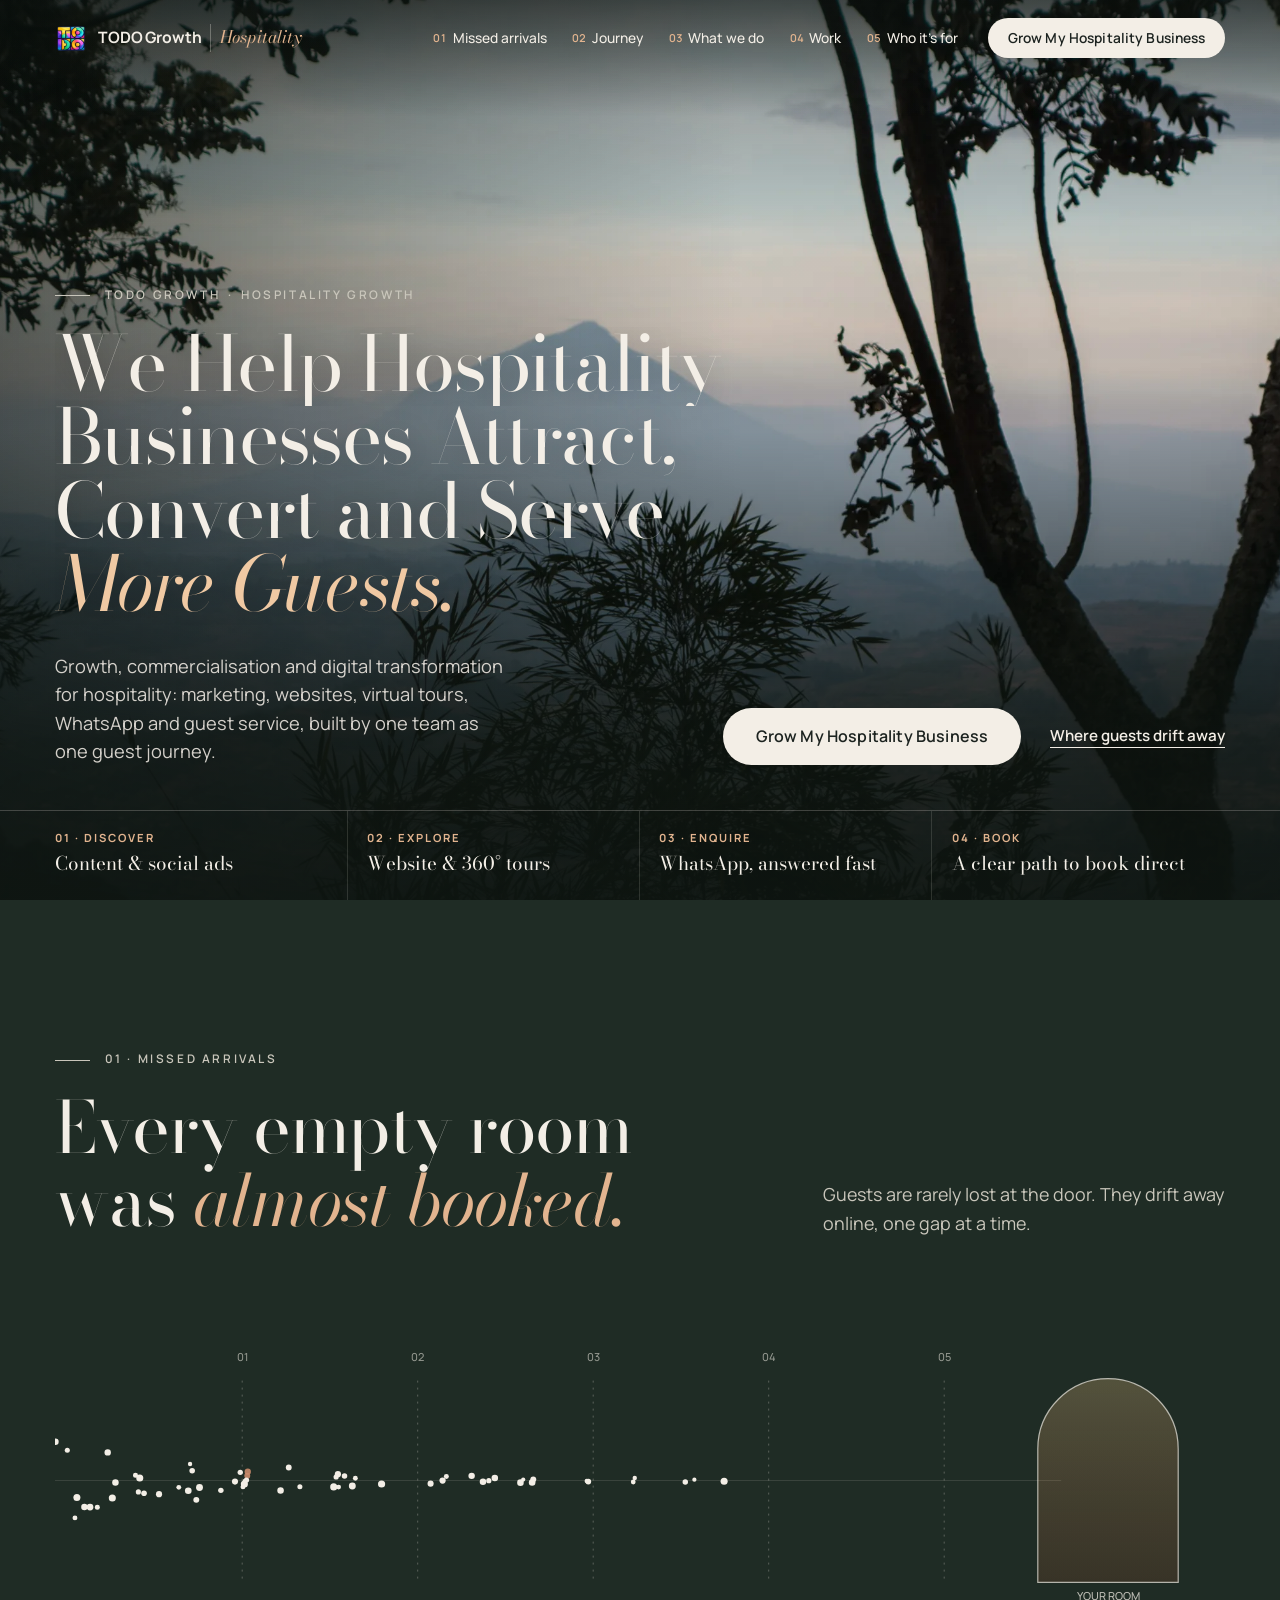
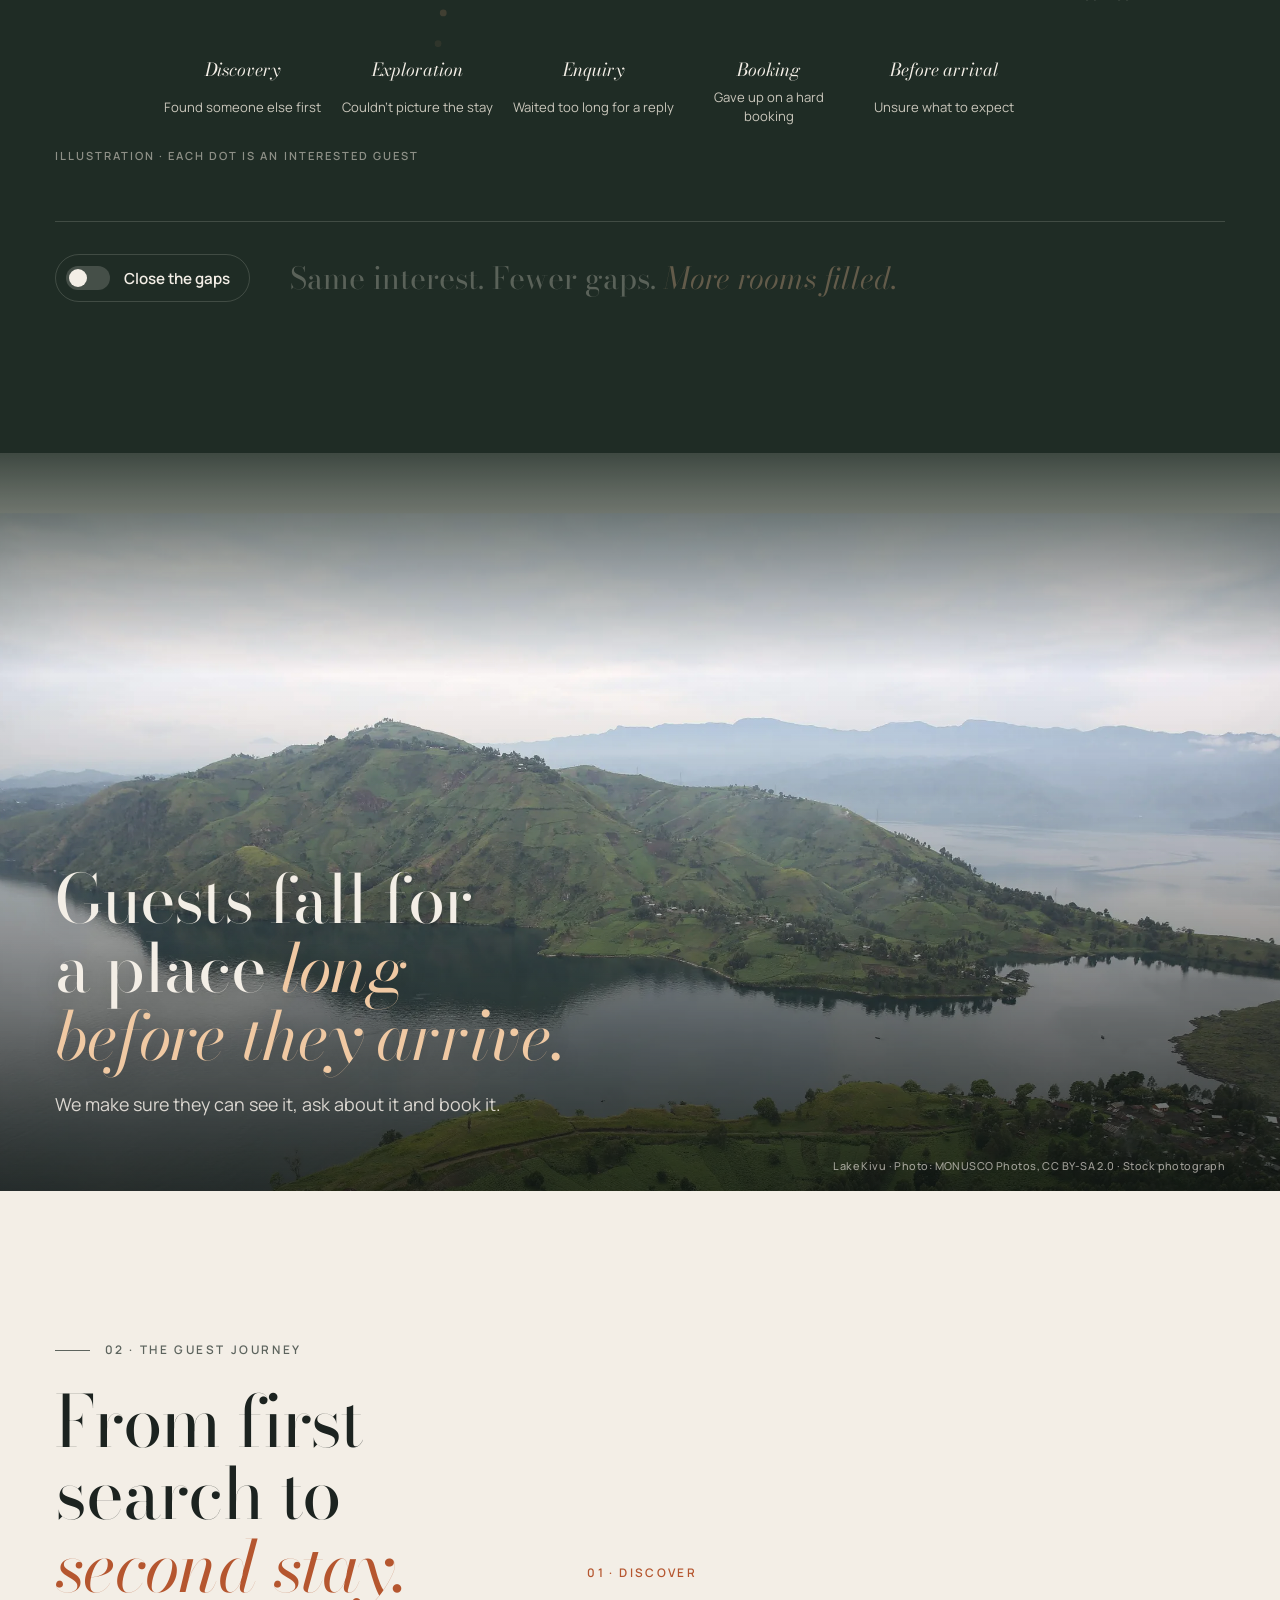
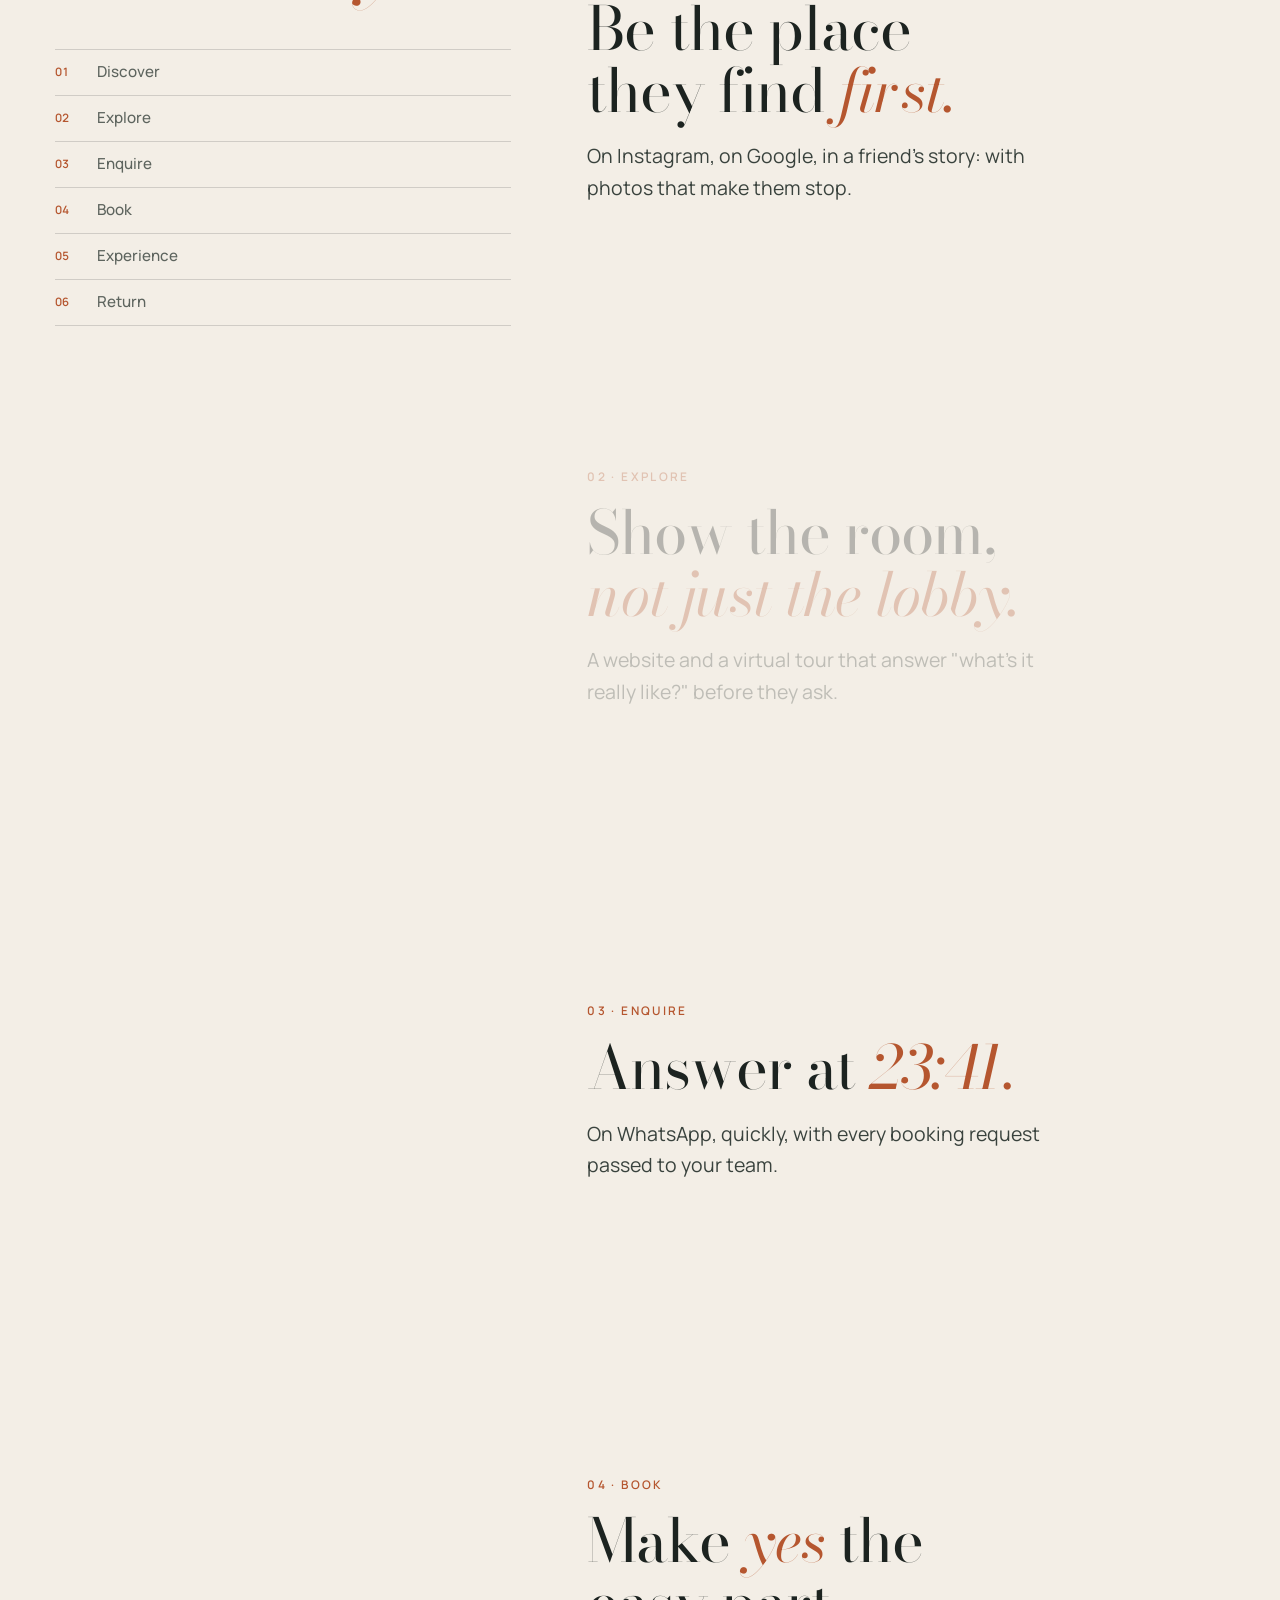
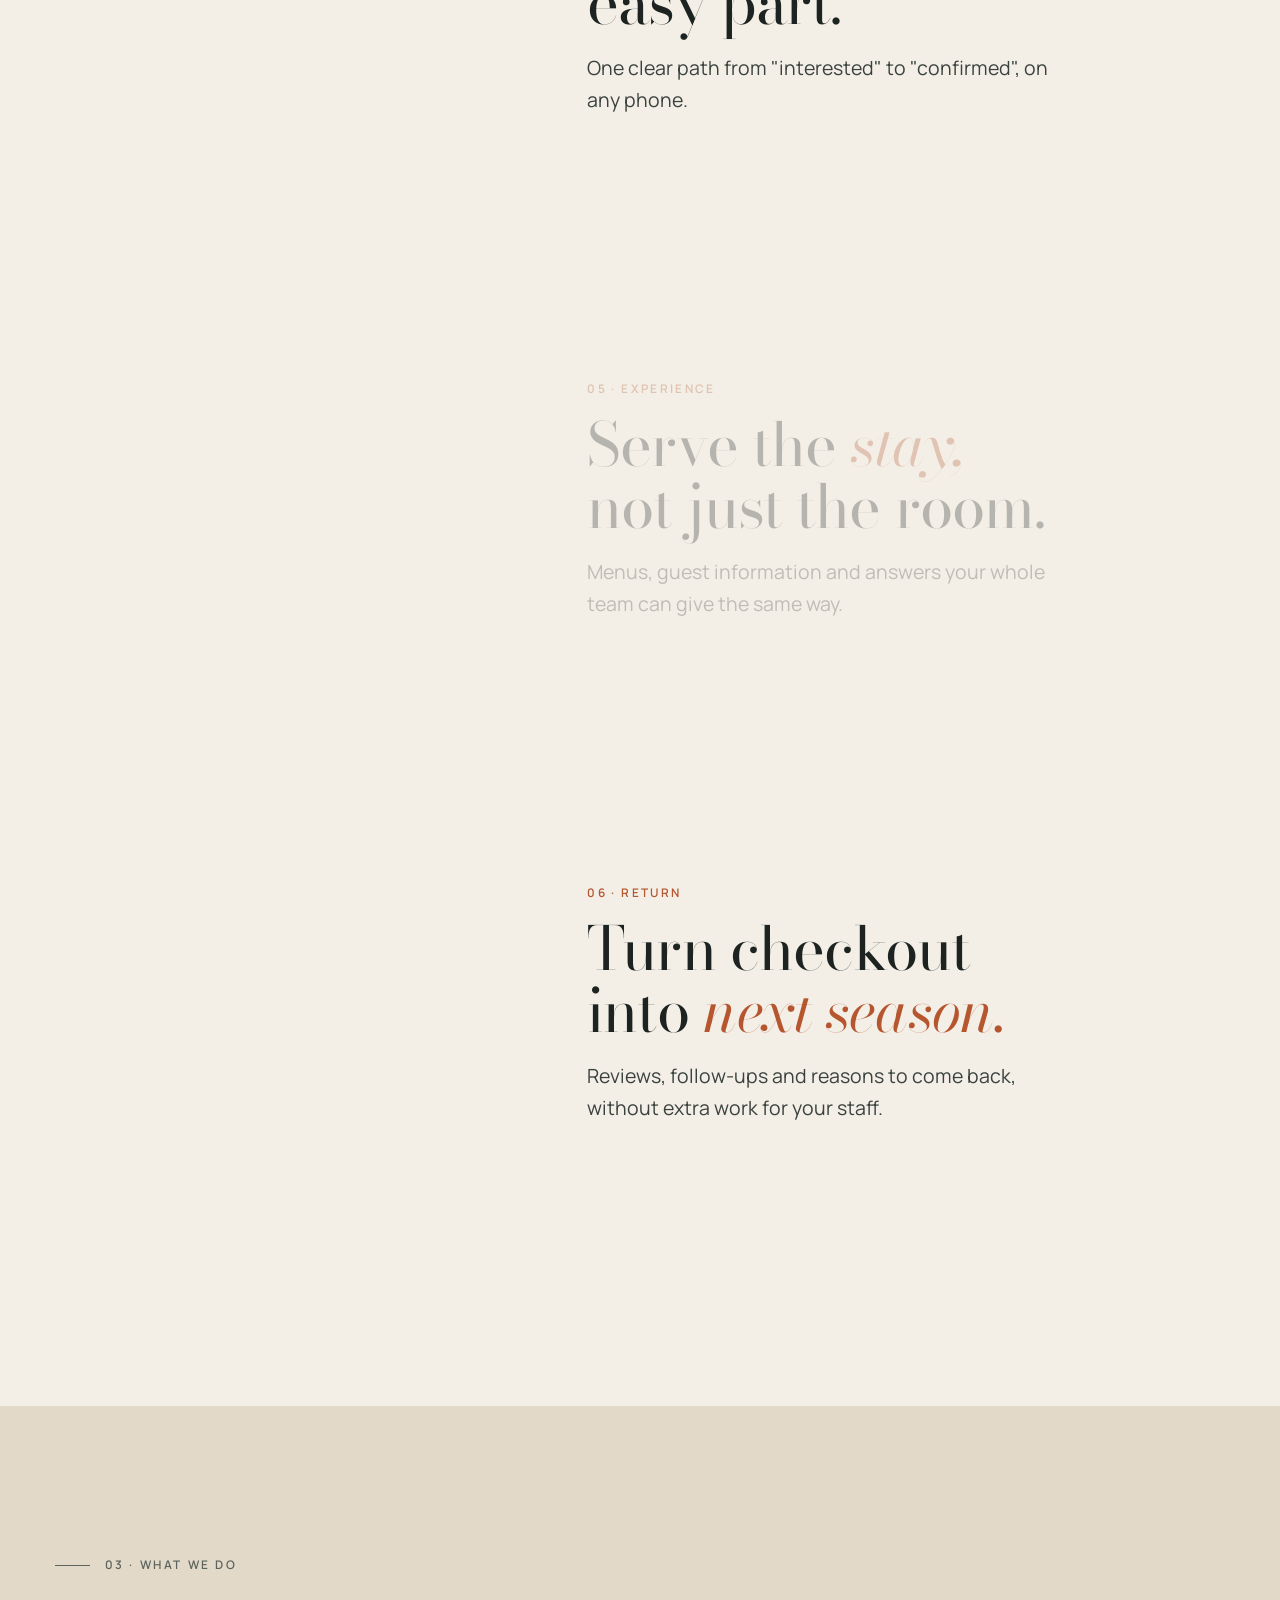
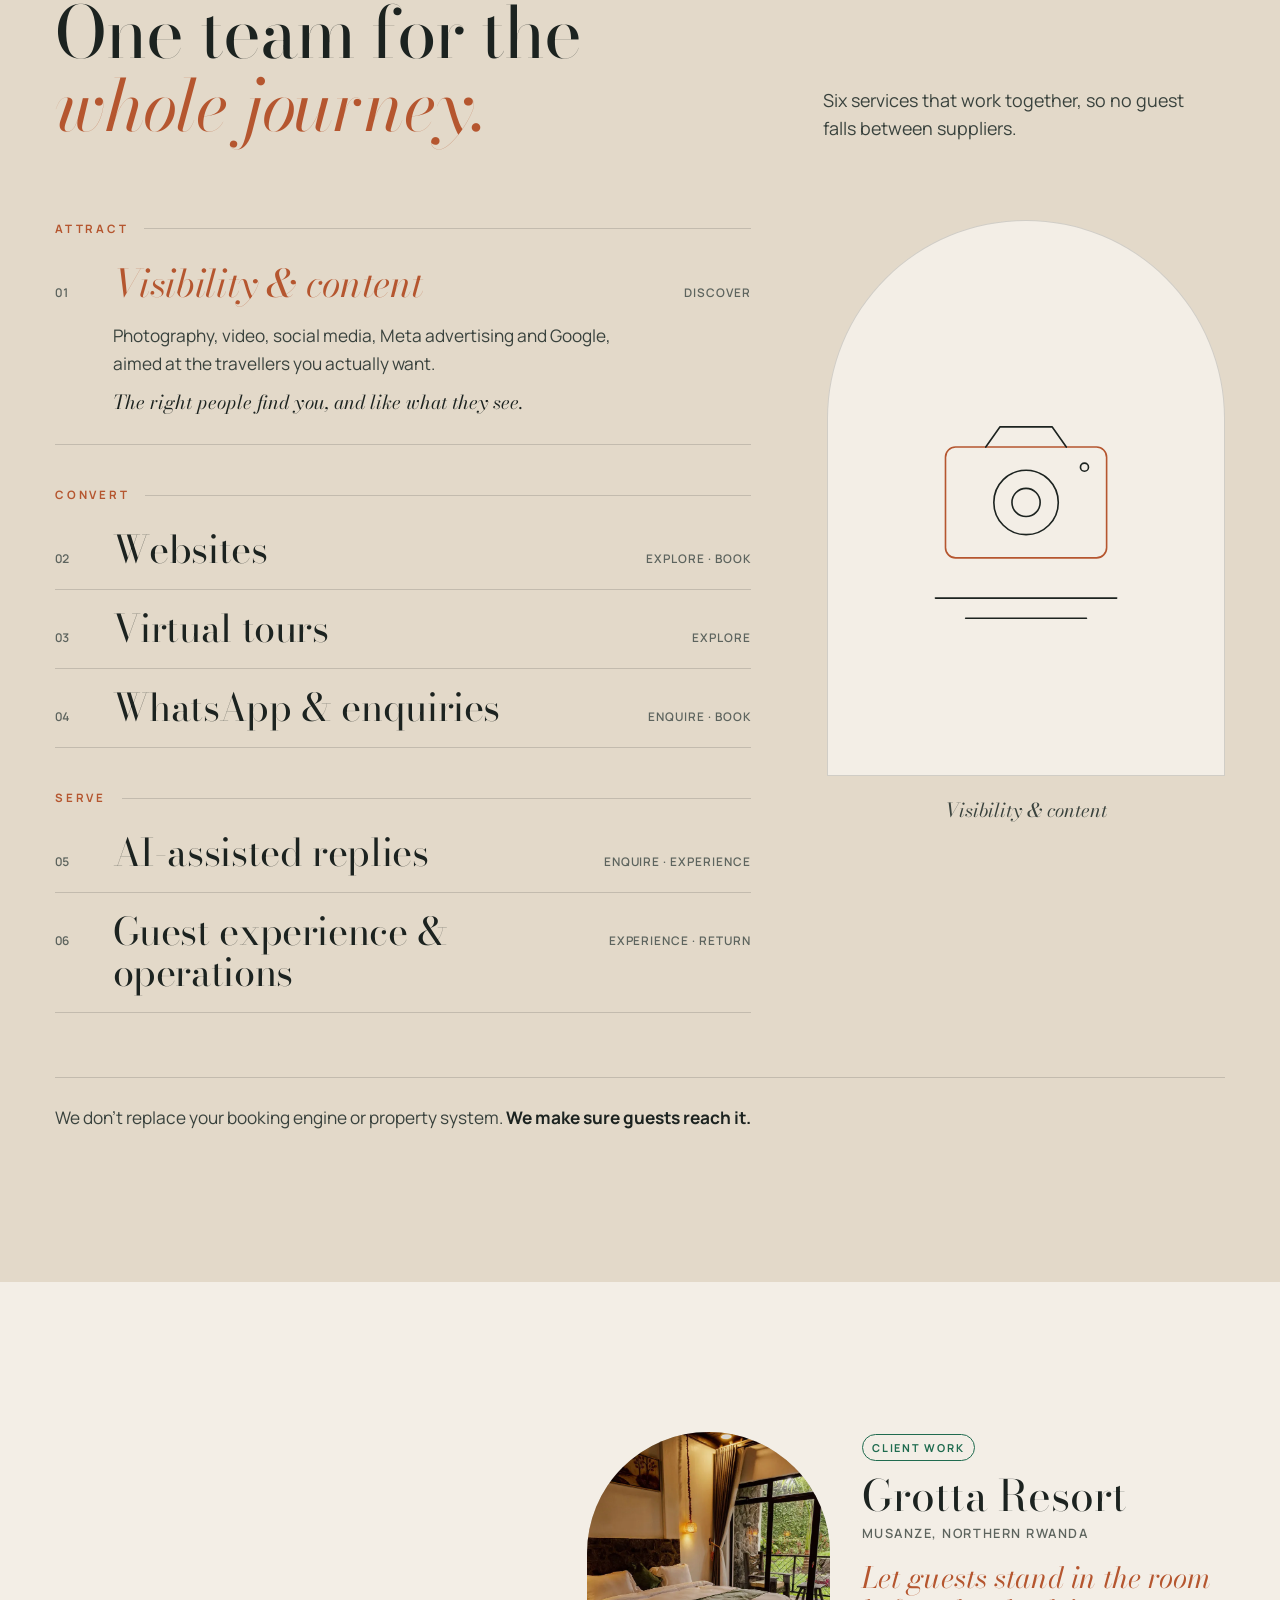
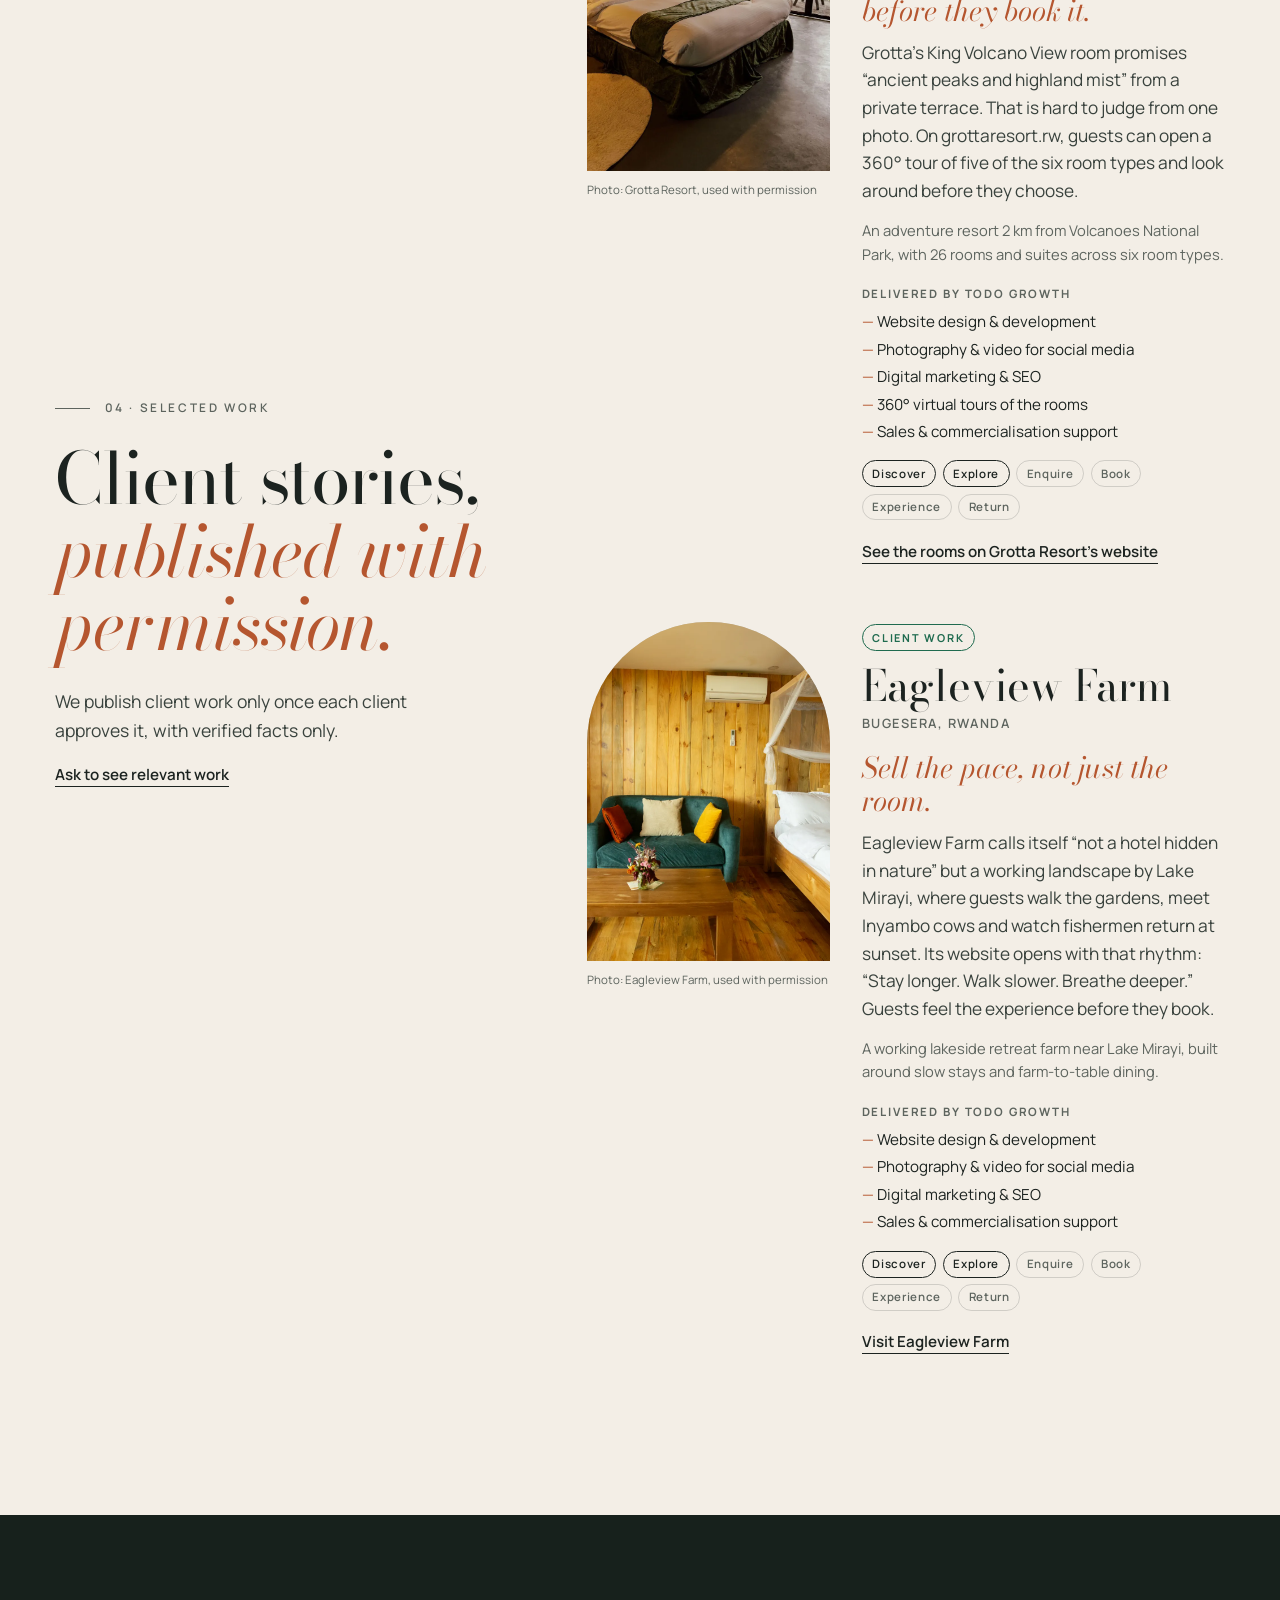
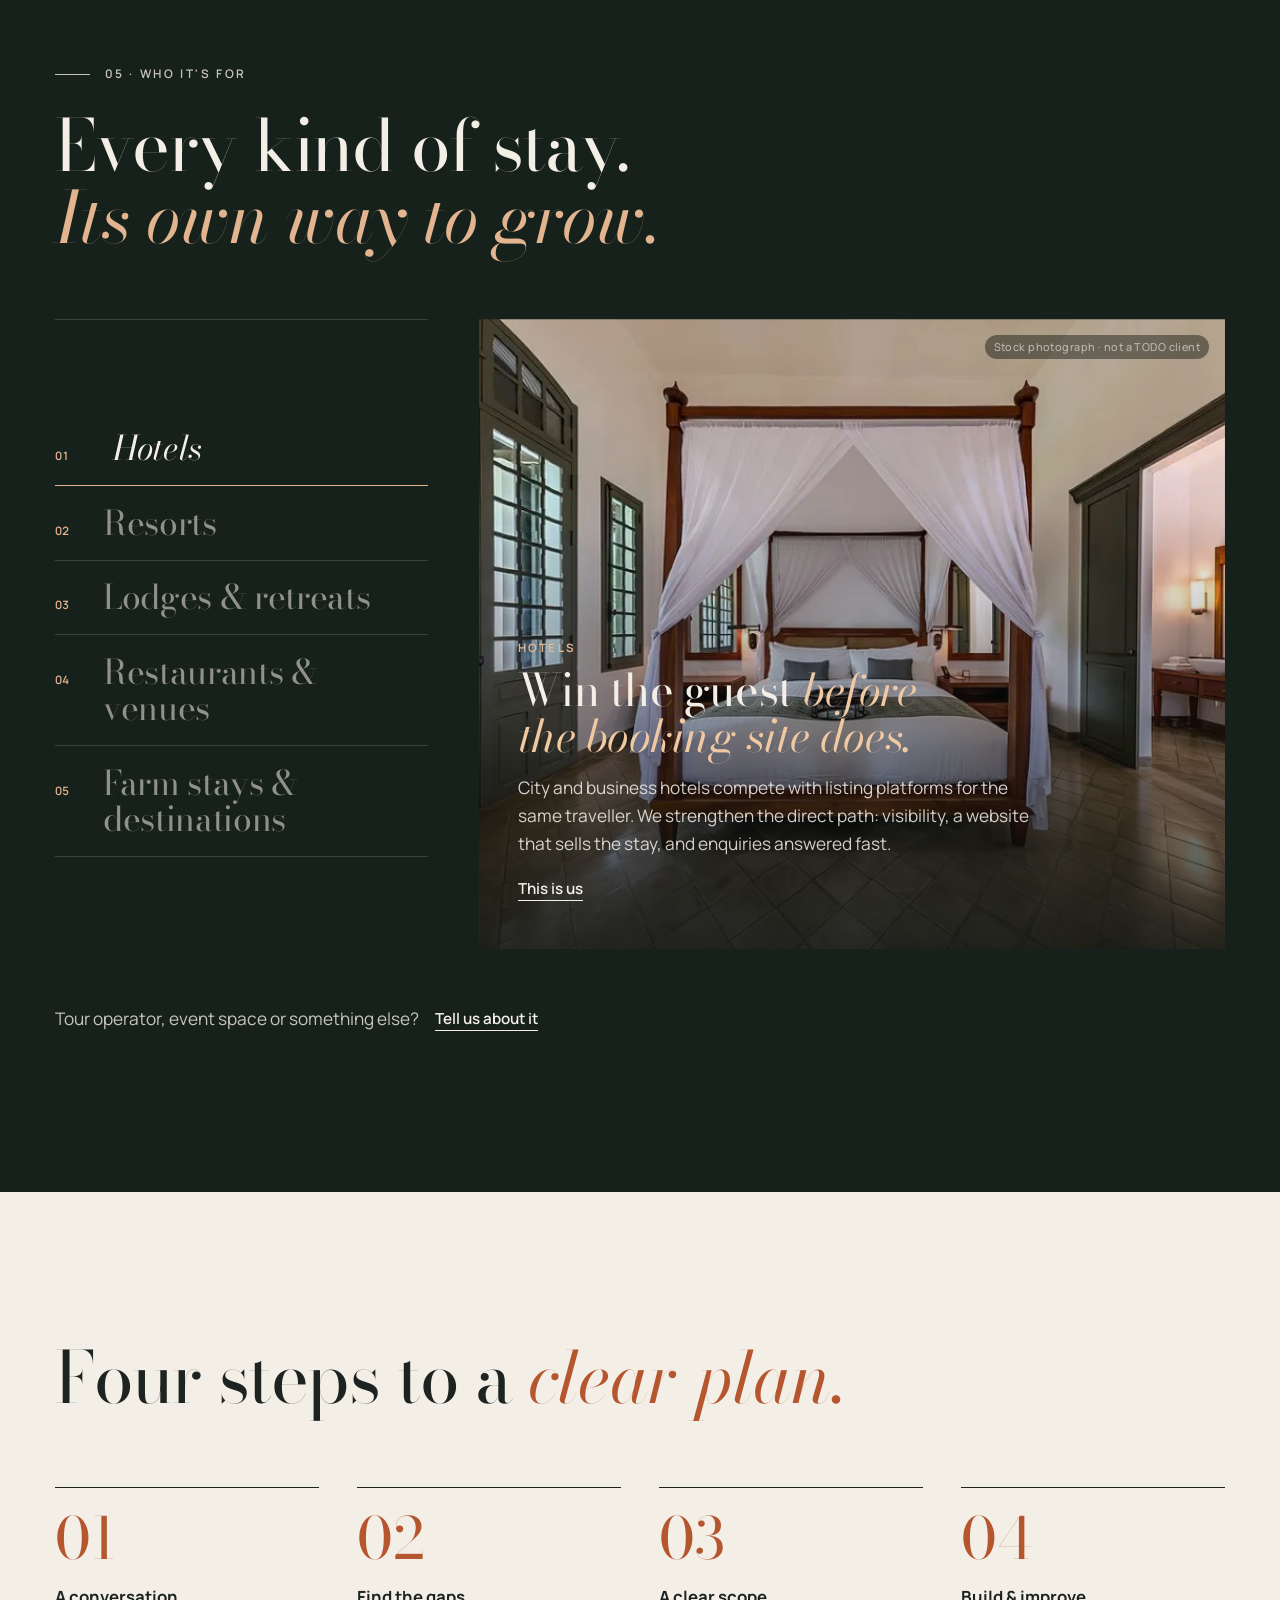
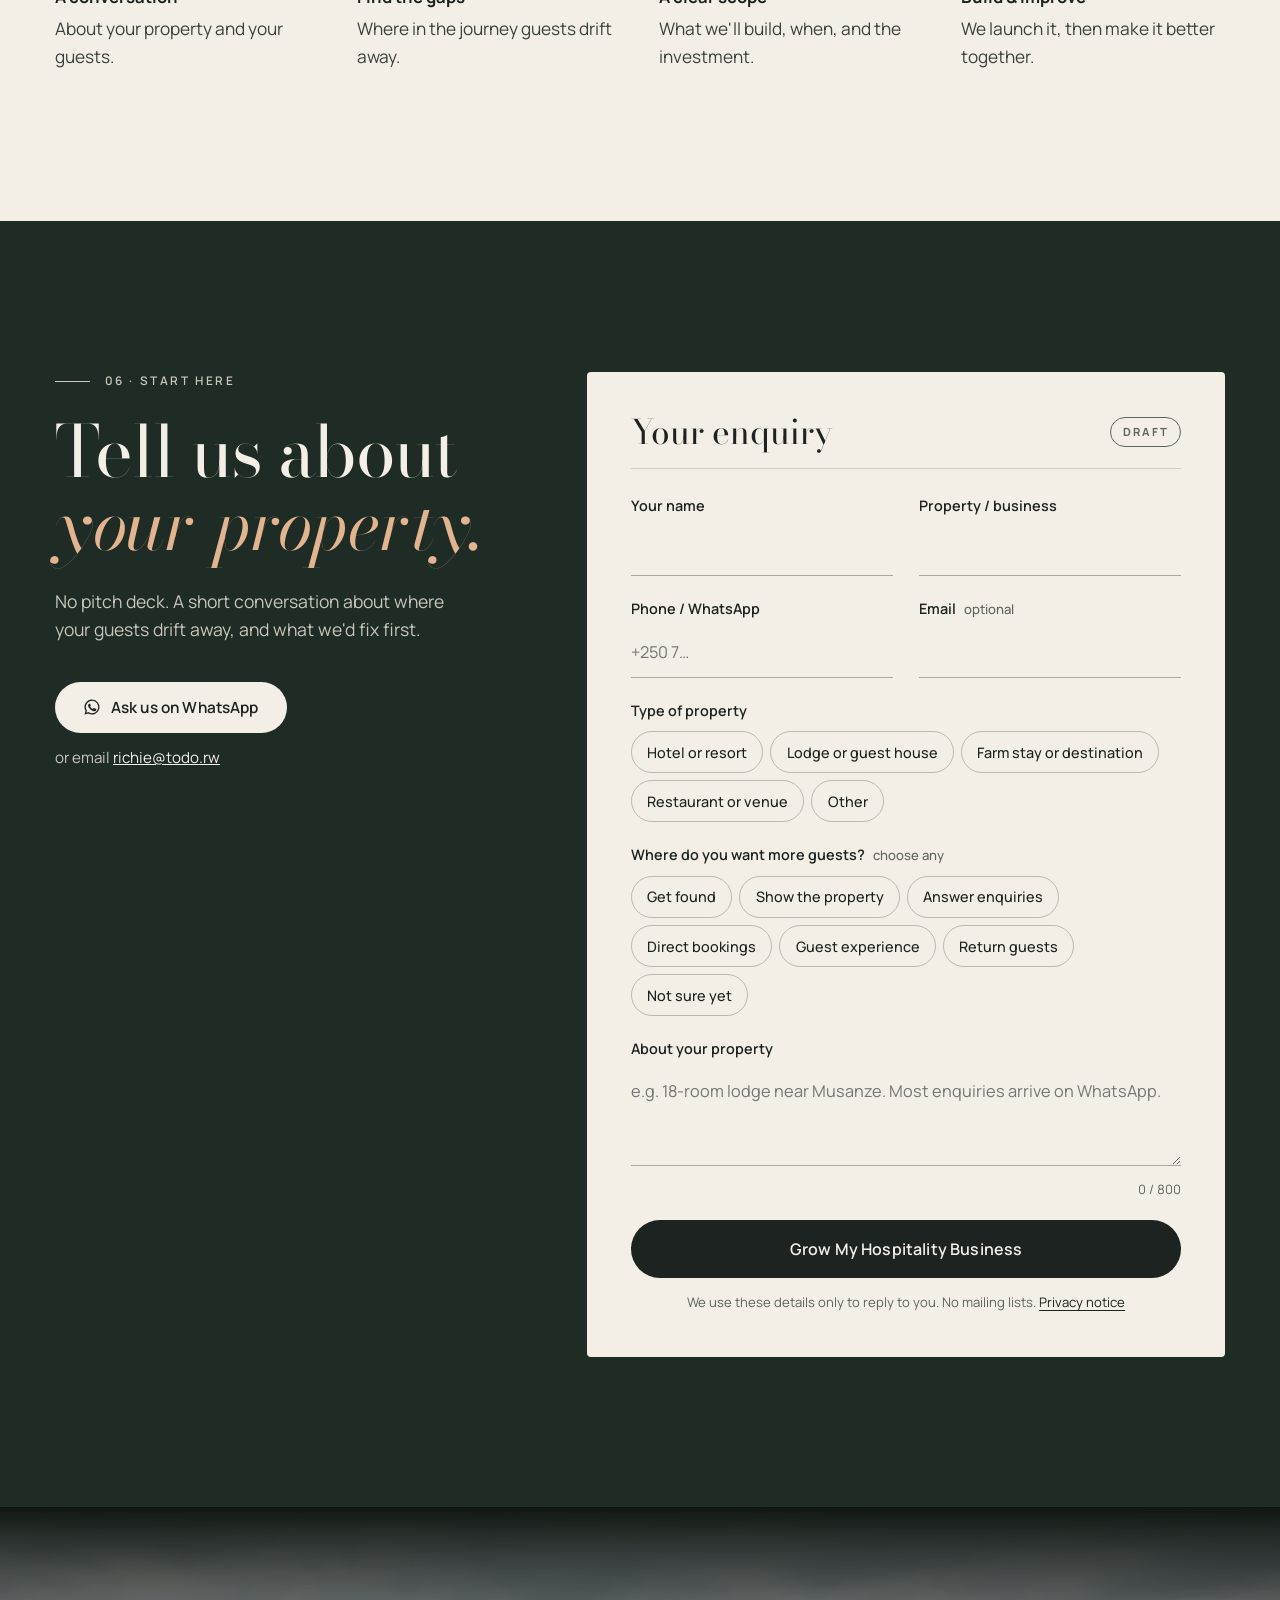
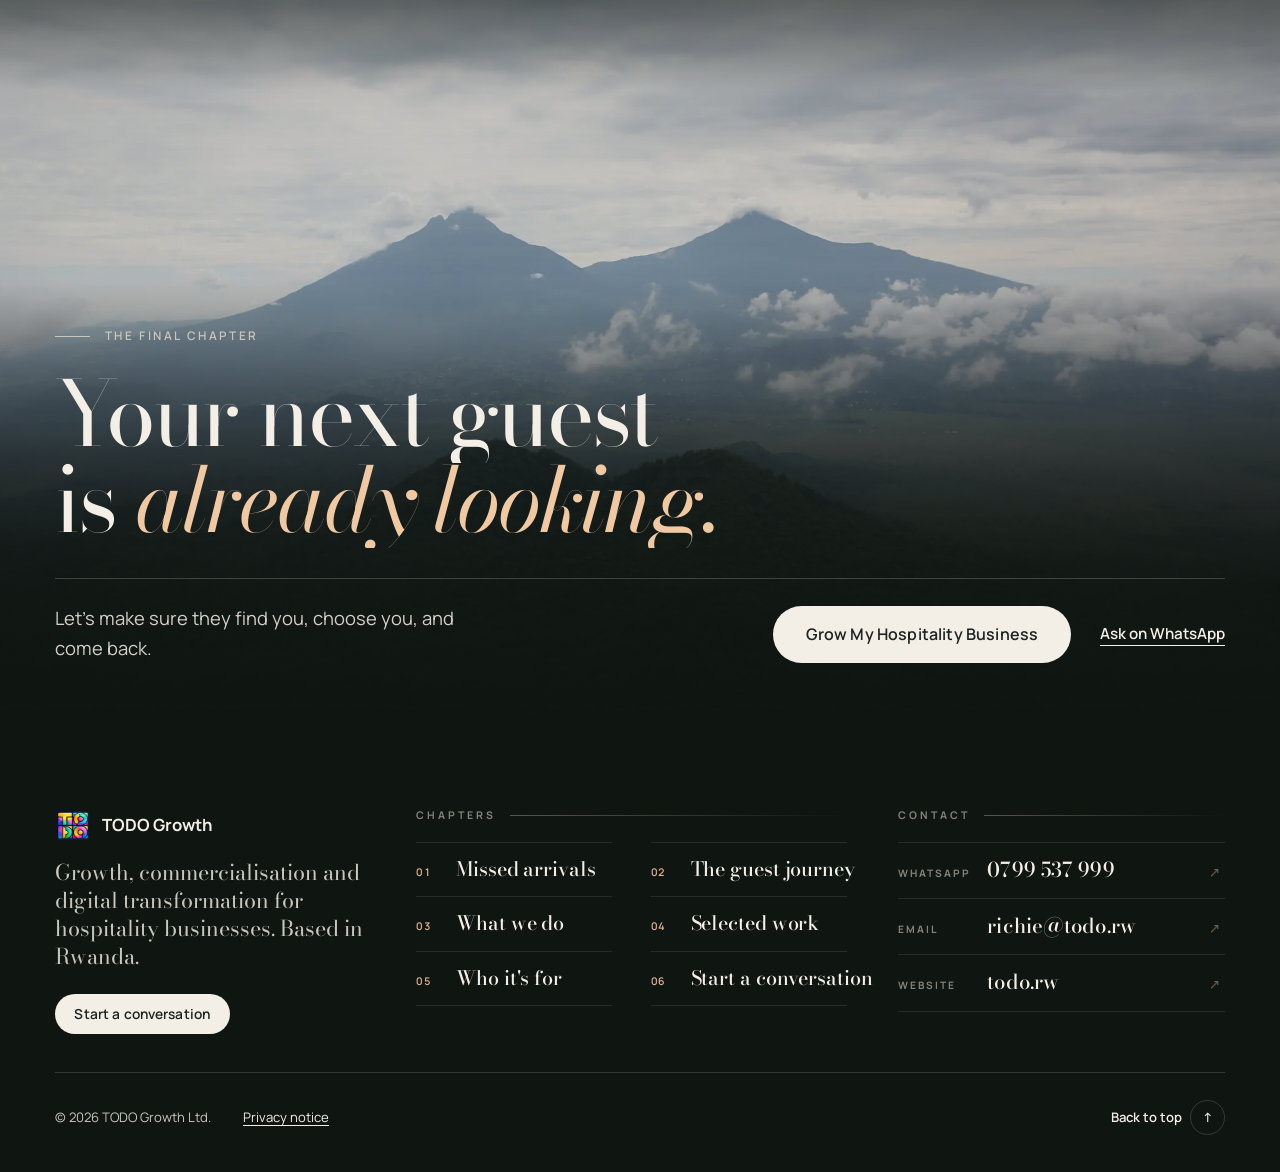
==== commit bb9d3b4b: "footer changes" ====
--- a/index.html
+++ b/index.html
@@ -32,7 +32,7 @@
   {"@context":"https://schema.org","@type":"ProfessionalService","name":"TODO Growth Ltd","url":"https://hospitality.todo.rw/","areaServed":"Rwanda","description":"Hospitality growth: marketing, content, websites, virtual tours, WhatsApp journeys and guest-service systems for hospitality businesses.","parentOrganization":{"@type":"Organization","name":"TODO Growth Ltd","url":"https://todo.rw/"}}
   </script>
 </head>
-<body>
+<body id="page-top">
   <a class="skip" href="#main">Skip to content</a>
 
   <!-- ═══ NAVIGATION ═══ -->
@@ -445,43 +445,28 @@
         </div>
         <nav class="final__nav" aria-label="Footer">
           <p class="final__label">Chapters</p>
-          <ol>
-            <li><a href="#missed">Missed arrivals</a></li>
-            <li><a href="#journey">The guest journey</a></li>
-            <li><a href="#services">What we do</a></li>
-            <li><a href="#work">Work</a></li>
-            <li><a href="#directory">Who it's for</a></li>
-            <li><a href="#enquire">Enquiry</a></li>
+          <ol class="fnav">
+            <li><a href="#missed"><b>01</b><span>Missed arrivals</span></a></li>
+            <li><a href="#journey"><b>02</b><span>The guest journey</span></a></li>
+            <li><a href="#services"><b>03</b><span>What we do</span></a></li>
+            <li><a href="#work"><b>04</b><span>Selected work</span></a></li>
+            <li><a href="#directory"><b>05</b><span>Who it's for</span></a></li>
+            <li><a href="#enquire"><b>06</b><span>Start a conversation</span></a></li>
           </ol>
         </nav>
         <div class="final__contact">
           <p class="final__label">Contact</p>
           <p data-contact-pending>Use the <a href="#enquire">enquiry form</a>, or visit <a href="https://todo.rw/">todo.rw</a>.</p>
-          <ul data-contact-confirmed hidden>
-            <li><a data-wa href="https://wa.me/250799537999" target="_blank" rel="noopener">WhatsApp <span data-wa-display>0799 537 999</span></a></li>
-            <li><a data-email href="mailto:richie@todo.rw">richie@todo.rw</a></li>
-            <li><a href="https://todo.rw/">todo.rw</a></li>
+          <ul class="fcontact" data-contact-confirmed hidden>
+            <li><a data-wa href="https://wa.me/250799537999" target="_blank" rel="noopener"><span class="fcontact__k">WhatsApp</span><span class="fcontact__v" data-wa-display>0799 537 999</span><span class="fcontact__go" aria-hidden="true">↗</span></a></li>
+            <li><a data-email href="mailto:richie@todo.rw"><span class="fcontact__k">Email</span><span class="fcontact__v" data-email-text>richie@todo.rw</span><span class="fcontact__go" aria-hidden="true">↗</span></a></li>
+            <li><a href="https://todo.rw/"><span class="fcontact__k">Website</span><span class="fcontact__v">todo.rw</span><span class="fcontact__go" aria-hidden="true">↗</span></a></li>
           </ul>
         </div>
-        <details class="final__credits">
-          <summary>Photo credits</summary>
-          <p>Stock photographs from Wikimedia Commons, resized and re-encoded. None shows a TODO Growth client.</p>
-          <ul>
-            <li>Muhavura volcano: Eric Gropp, <a href="https://creativecommons.org/licenses/by/2.0" rel="license noopener" target="_blank">CC BY 2.0</a>, <a href="https://commons.wikimedia.org/wiki/File:Muhavura_Volcano_in_Rwanda.jpg" target="_blank" rel="noopener">source</a></li>
-            <li>Lake Kivu: MONUSCO Photos, <a href="https://creativecommons.org/licenses/by-sa/2.0" rel="license noopener" target="_blank">CC BY-SA 2.0</a>, <a href="https://commons.wikimedia.org/wiki/File:Lake_Kivu_(20875703429).jpg" target="_blank" rel="noopener">source</a></li>
-            <li>Mount Mikeno &amp; Karisimbi: MONUSCO Photos, <a href="https://creativecommons.org/licenses/by-sa/2.0" rel="license noopener" target="_blank">CC BY-SA 2.0</a>, <a href="https://commons.wikimedia.org/wiki/File:Mount_Mikeno_(DR_Congo)_and_Mount_Karisimbi_(Rwanda),_two_extinct_volcanoes_in_the_Virunga_mountain_range._(19556231290).jpg" target="_blank" rel="noopener">source</a></li>
-            <li>Luxury hotel suite (Amantaka, Luang Prabang): Basile Morin, <a href="https://creativecommons.org/licenses/by-sa/4.0" rel="license noopener" target="_blank">CC BY-SA 4.0</a>, <a href="https://commons.wikimedia.org/wiki/File:Canopy_bed_of_Khan_Pool_Suite_in_Amantaka_luxury_Resort_%26_Hotel_in_Luang_Prabang_Laos.jpg" target="_blank" rel="noopener">source</a></li>
-            <li>Resort pool: Daria, <a href="https://creativecommons.org/licenses/by/3.0" rel="license noopener" target="_blank">CC BY 3.0</a>, <a href="https://commons.wikimedia.org/wiki/File:Constance_Ephelia_Resort,_pool_-_panoramio_2.jpg" target="_blank" rel="noopener">source</a></li>
-            <li>Safari lodge: Harvey Barrison, <a href="https://creativecommons.org/licenses/by-sa/2.0" rel="license noopener" target="_blank">CC BY-SA 2.0</a>, <a href="https://commons.wikimedia.org/wiki/File:Tarangire_2012_05_28_1837_(7468547974).jpg" target="_blank" rel="noopener">source</a></li>
-            <li>Garden Bar, Hotel des Mille Collines, Kigali: Adam Jones, Ph.D., <a href="https://creativecommons.org/licenses/by-sa/3.0" rel="license noopener" target="_blank">CC BY-SA 3.0</a>, <a href="https://commons.wikimedia.org/wiki/File:Garden_Bar_of_Hotel_des_Mille_Collines_-_a.k.a._Hotel_Rwanda_-_Kigali_-_Rwanda.jpg" target="_blank" rel="noopener">source</a></li>
-            <li>Rwanda tea plantations: Ivan Mucyo, <a href="https://creativecommons.org/licenses/by-sa/4.0" rel="license noopener" target="_blank">CC BY-SA 4.0</a>, <a href="https://commons.wikimedia.org/wiki/File:Rwanda_Tea_Plantations.jpg" target="_blank" rel="noopener">source</a></li>
-          </ul>
-        </details>
-        <div class="final__rail">
+<div class="final__rail">
           <p>© <span data-year>2026</span> TODO Growth Ltd.</p>
-          <p>Illustrations and stock photographs on this page are not client work.</p>
           <a class="final__privacy" href="privacy.html">Privacy notice</a>
-          <a class="final__top" href="#top">Back to top <span aria-hidden="true">↑</span></a>
+          <a class="final__top" href="#page-top" data-to-top>Back to top <span aria-hidden="true">↑</span></a>
         </div>
       </div>
     </div>
--- a/assets/css/site.css
+++ b/assets/css/site.css
@@ -639,3 +639,54 @@
   .legal__head { position: static; }
 }
 @media (max-width: 400px) { .legal-nav__back { font-size: 0.82rem; } }
+.final__contact li a { gap: 0.4em; }
+
+/* ── Footer: chapters index + contact rows ────────────────────────────── */
+.final .final__label { display: flex; align-items: center; gap: 0.9rem; margin-bottom: 1.1rem; font-size: 0.66rem; letter-spacing: 0.28em; color: rgba(201, 198, 187, 0.62); }
+.final .final__label::after { content: ""; flex: 1; height: 1px; background: linear-gradient(90deg, rgba(240, 201, 163, 0.35), transparent); }
+
+.final .fnav { display: grid; grid-template-columns: repeat(2, minmax(0, 1fr)); column-gap: clamp(1.4rem, 3vw, 2.8rem); }
+.final .fnav li { border-top: 1px solid rgba(243, 238, 230, 0.1); }
+.final .fnav li:nth-last-child(-n + 2) { border-bottom: 1px solid rgba(243, 238, 230, 0.1); }
+.final .fnav a { display: grid; grid-template-columns: 2.1rem minmax(0, 1fr) 1rem; align-items: baseline; gap: 0.4rem; min-height: 0; padding: 0.95rem 0 0.9rem; text-decoration: none; color: var(--on-dark); }
+.final .fnav b { font-family: var(--sans); font-size: 0.66rem; font-weight: 600; letter-spacing: 0.08em; color: var(--clay-light); font-variant-numeric: tabular-nums; }
+.final .fnav span { font-family: var(--serif); font-size: clamp(1.08rem, 1rem + 0.3vw, 1.28rem); line-height: 1.2; letter-spacing: -0.005em; transition: color 0.4s var(--ease), transform 0.5s var(--ease); }
+.final .fnav a::after { content: "→"; font-size: 0.9rem; color: var(--clay-light); opacity: 0; transform: translateX(-8px); transition: opacity 0.4s var(--ease), transform 0.5s var(--ease); }
+.final .fnav a:hover span, .final .fnav a:focus-visible span { color: #f0c9a3; font-style: italic; transform: translateX(4px); }
+.final .fnav a:hover::after, .final .fnav a:focus-visible::after { opacity: 1; transform: none; }
+
+.final .fcontact { display: grid; }
+.final .fcontact li { border-top: 1px solid rgba(243, 238, 230, 0.1); }
+.final .fcontact li:last-child { border-bottom: 1px solid rgba(243, 238, 230, 0.1); }
+.final .fcontact a { display: grid; grid-template-columns: 5.6rem minmax(0, 1fr) 1rem; align-items: baseline; gap: 0.8rem; min-height: 0; padding: 0.95rem 0 0.9rem; text-decoration: none; color: var(--on-dark); }
+.final .fcontact__k { font-family: var(--sans); font-size: 0.64rem; font-weight: 700; letter-spacing: 0.2em; text-transform: uppercase; color: rgba(201, 198, 187, 0.62); }
+.final .fcontact__v { font-family: var(--serif); font-size: clamp(1.12rem, 1rem + 0.35vw, 1.34rem); line-height: 1.2; letter-spacing: 0.005em; font-variant-numeric: lining-nums; transition: color 0.4s var(--ease); overflow-wrap: anywhere; }
+.final .fcontact__go { font-size: 0.85rem; color: var(--clay-light); opacity: 0.45; transition: opacity 0.4s var(--ease), transform 0.5s var(--ease); }
+.final .fcontact a:hover .fcontact__v, .final .fcontact a:focus-visible .fcontact__v { color: #f0c9a3; }
+.final .fcontact a:hover .fcontact__go, .final .fcontact a:focus-visible .fcontact__go { opacity: 1; transform: translate(3px, -3px); }
+.final .fnav a:focus-visible, .final .fcontact a:focus-visible { outline-offset: 2px; }
+
+@media (max-width: 759px) {
+  .final .fnav { grid-template-columns: minmax(0, 1fr); }
+  .final .fnav li:nth-last-child(2) { border-bottom: 0; }
+}
+@media (prefers-reduced-motion: reduce) {
+  .final .fnav a:hover span { transform: none; }
+}
+@media (min-width: 1024px) {
+  .final .final__grid { grid-template-columns: minmax(0, 3.6fr) minmax(0, 5fr) minmax(0, 3.8fr); column-gap: clamp(2rem, 4vw, 4rem); }
+}
+.final .fnav span { white-space: nowrap; }
+.final .fcontact a { grid-template-columns: 4.8rem minmax(0, 1fr) 1rem; }
+.final .fcontact__v { white-space: nowrap; overflow-wrap: normal; }
+@media (min-width: 1024px) and (max-width: 1279px) {
+  .final .fnav span { font-size: 1.02rem; }
+  .final .fcontact__v { font-size: 1.05rem; }
+}
+@media (max-width: 1023px) {
+  .final .final__nav, .final .final__contact { grid-column: 1 / -1; }
+}
+@media (min-width: 1024px) and (max-width: 1279px) {
+  .final .final__grid { grid-template-columns: minmax(0, 1.25fr) minmax(0, 1fr); }
+  .final .final__brand { grid-column: 1 / -1; }
+}
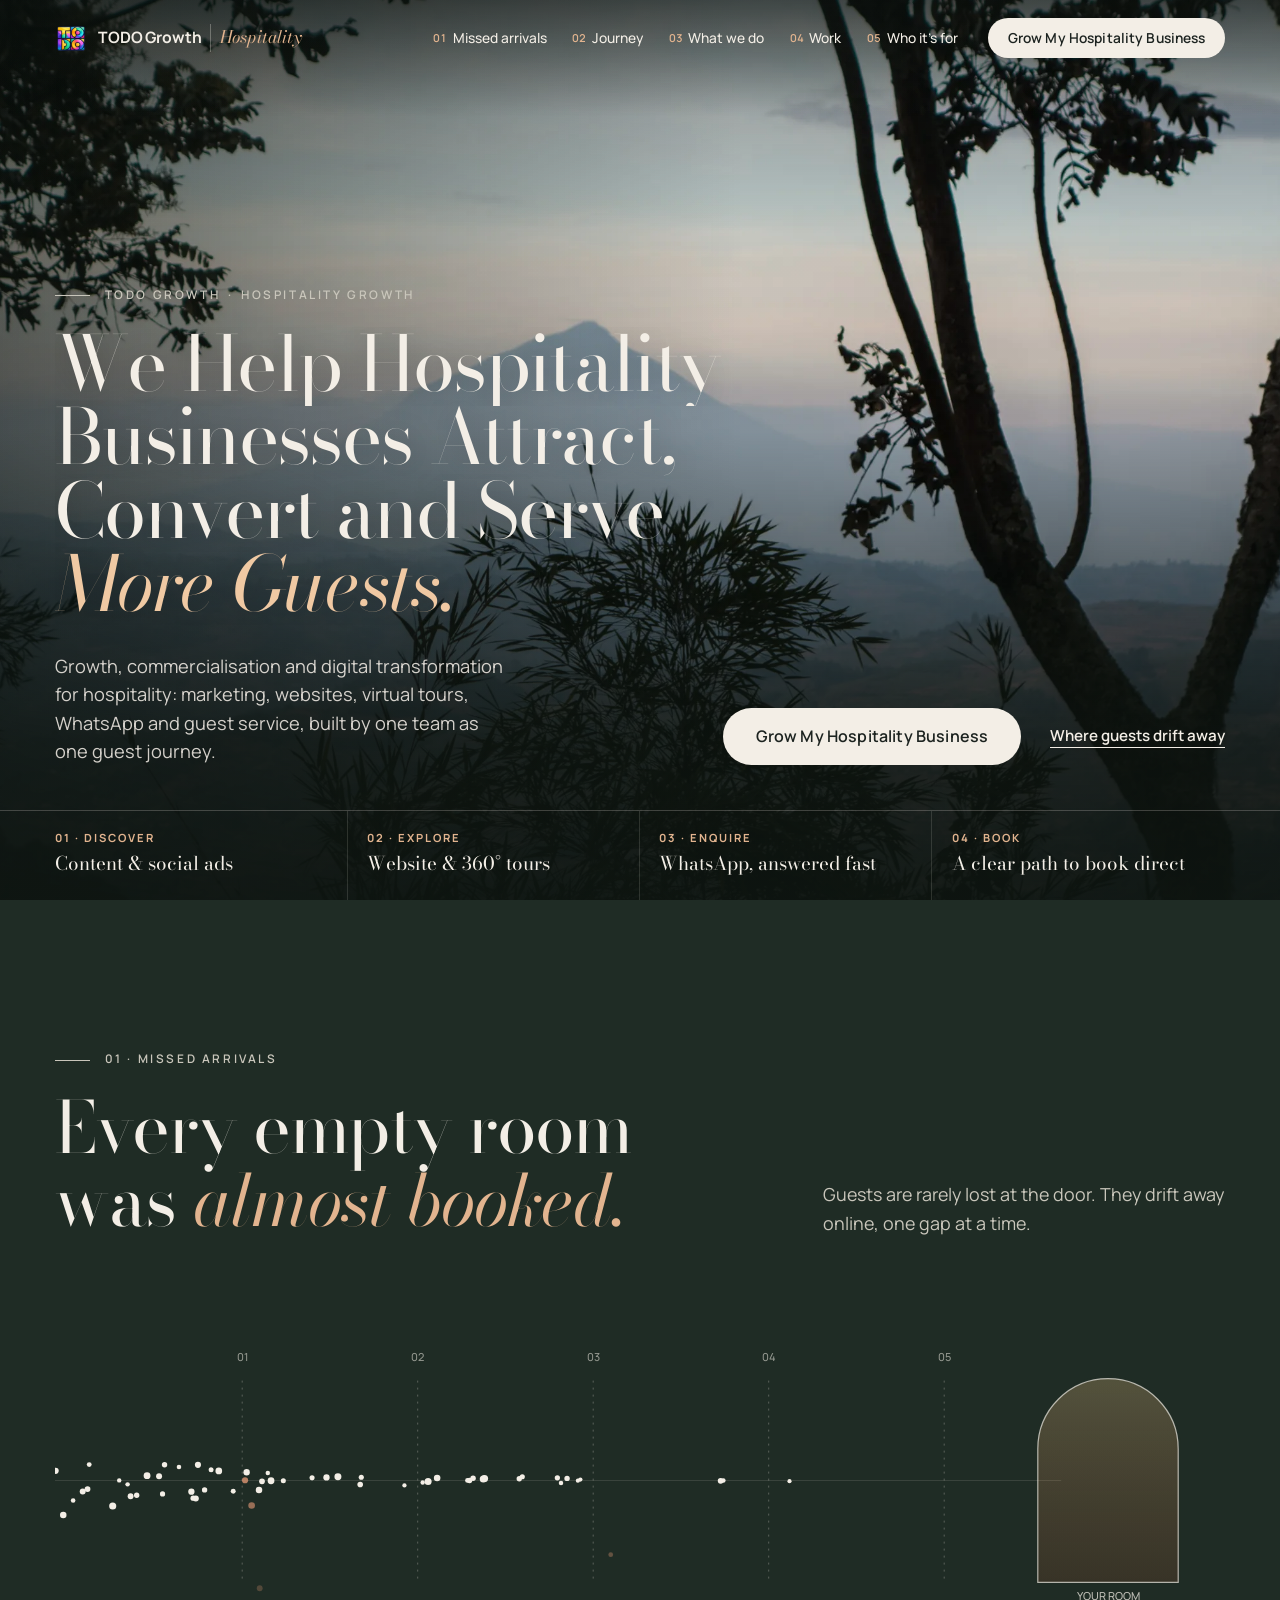
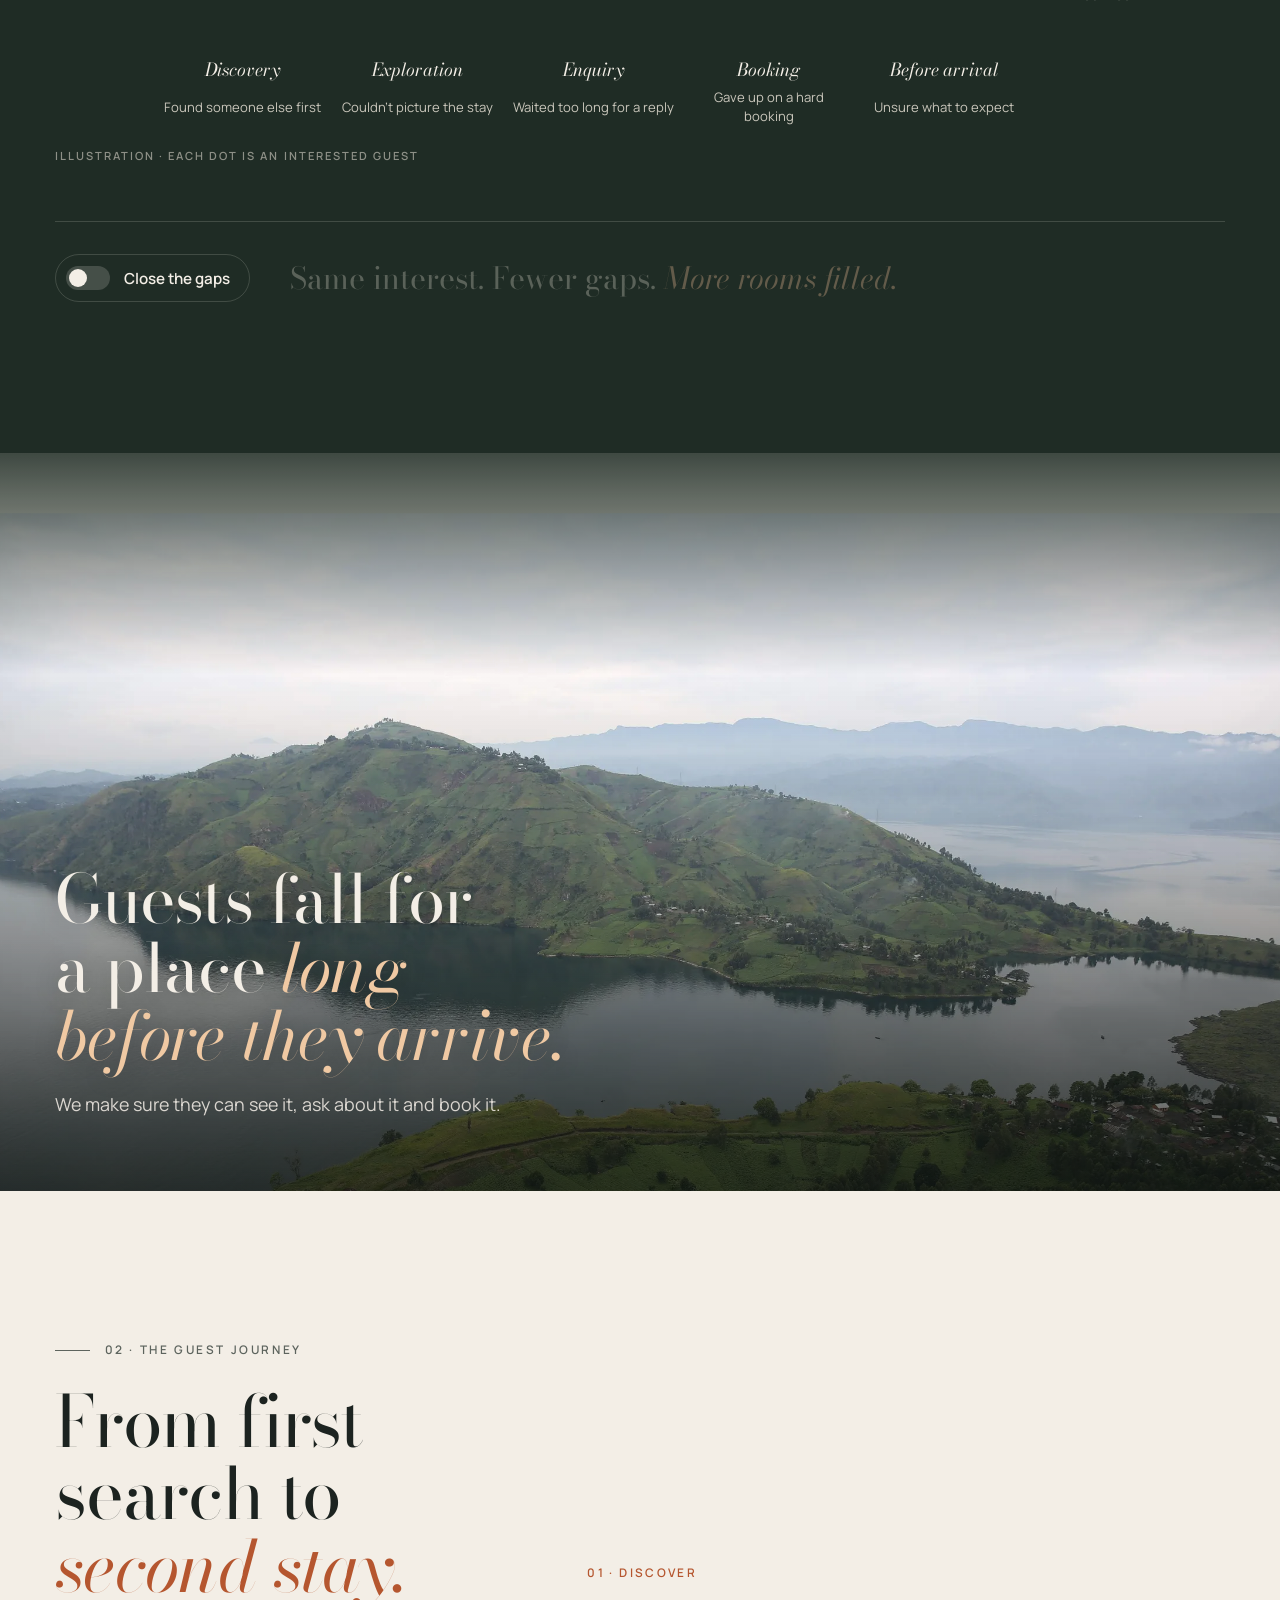
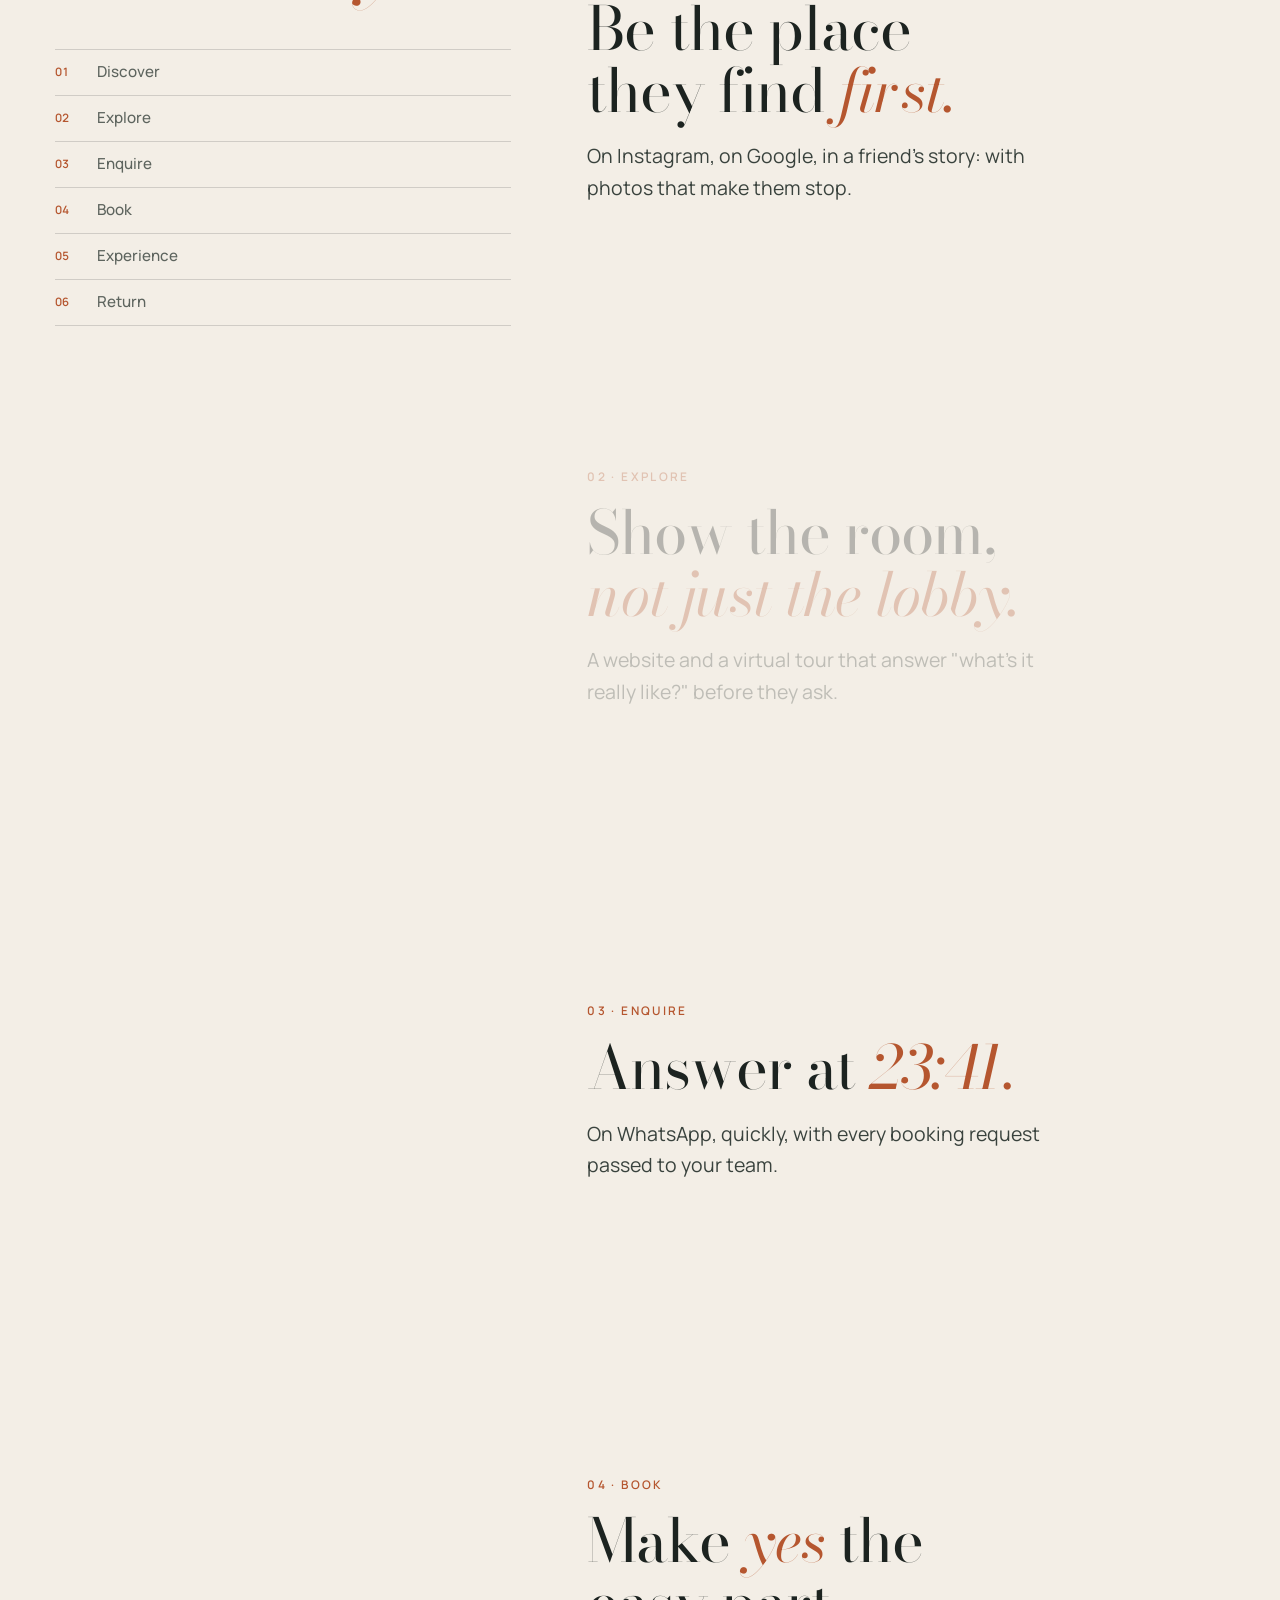
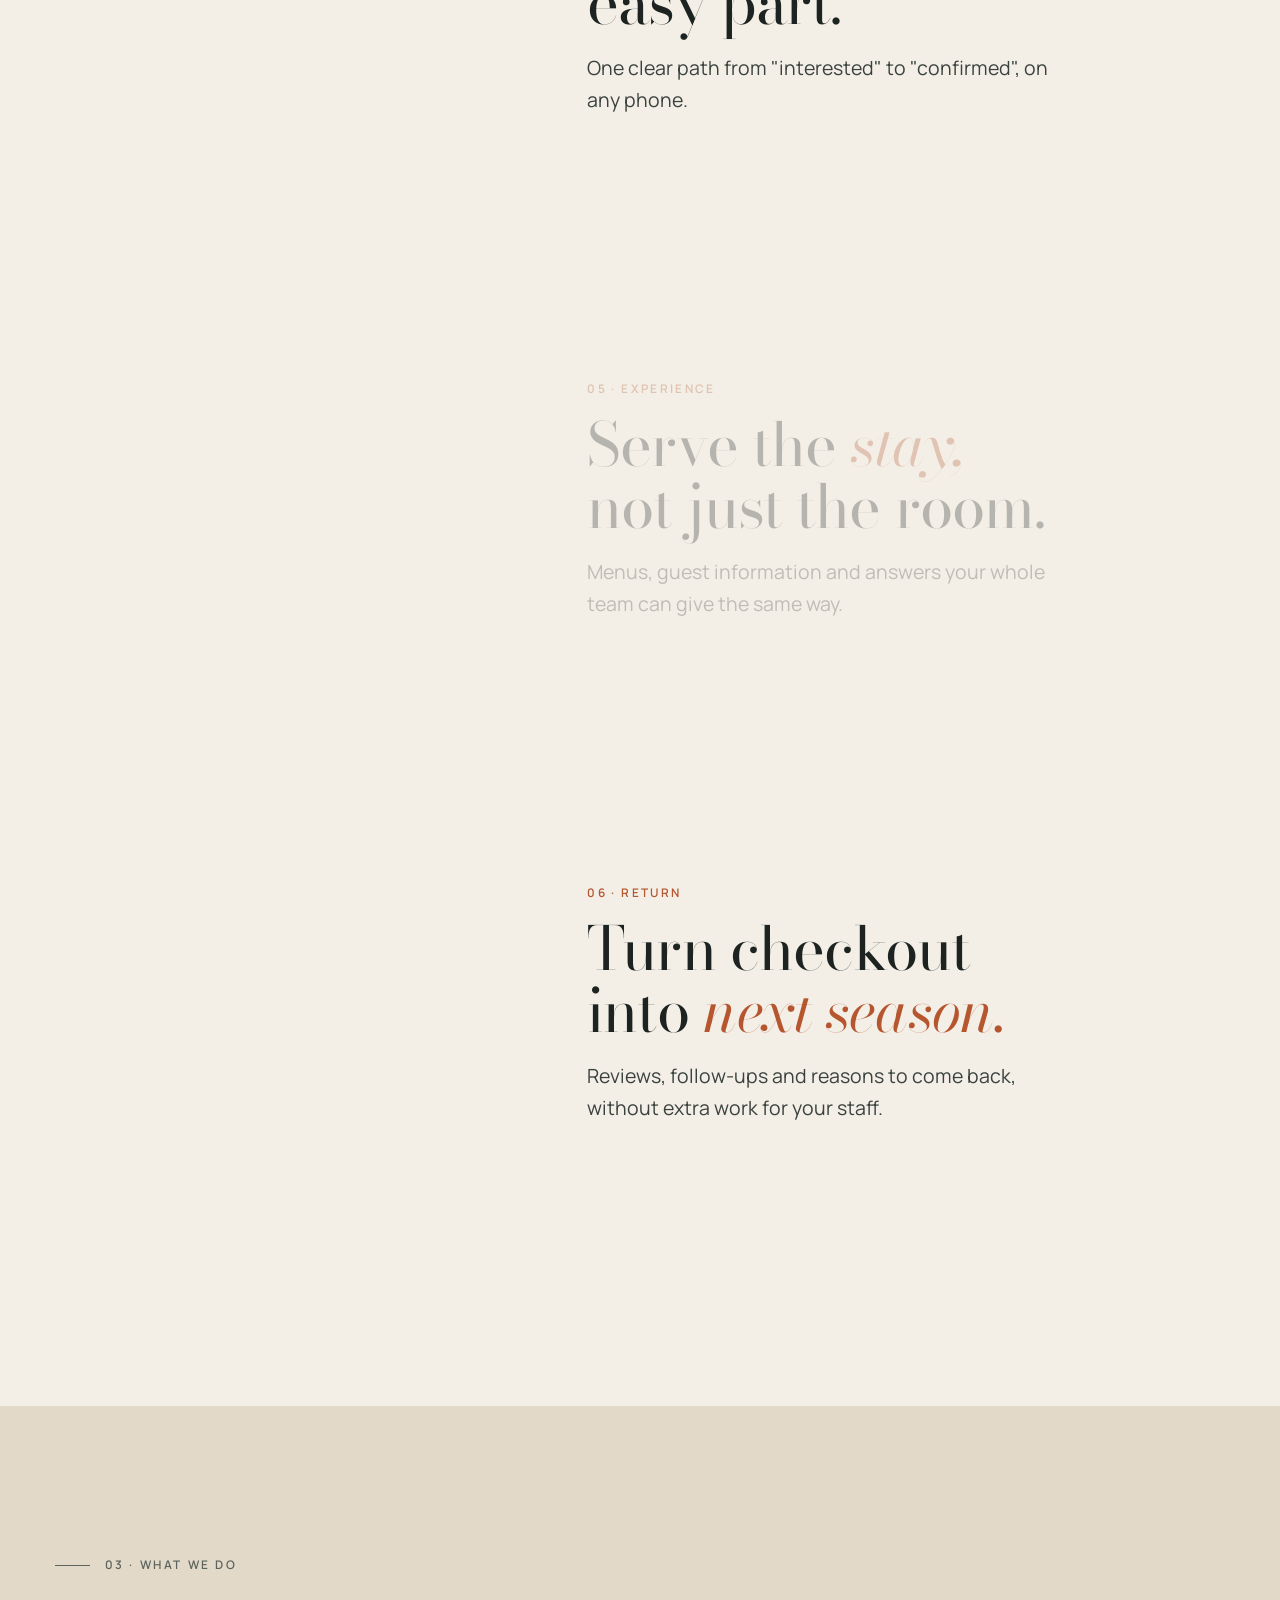
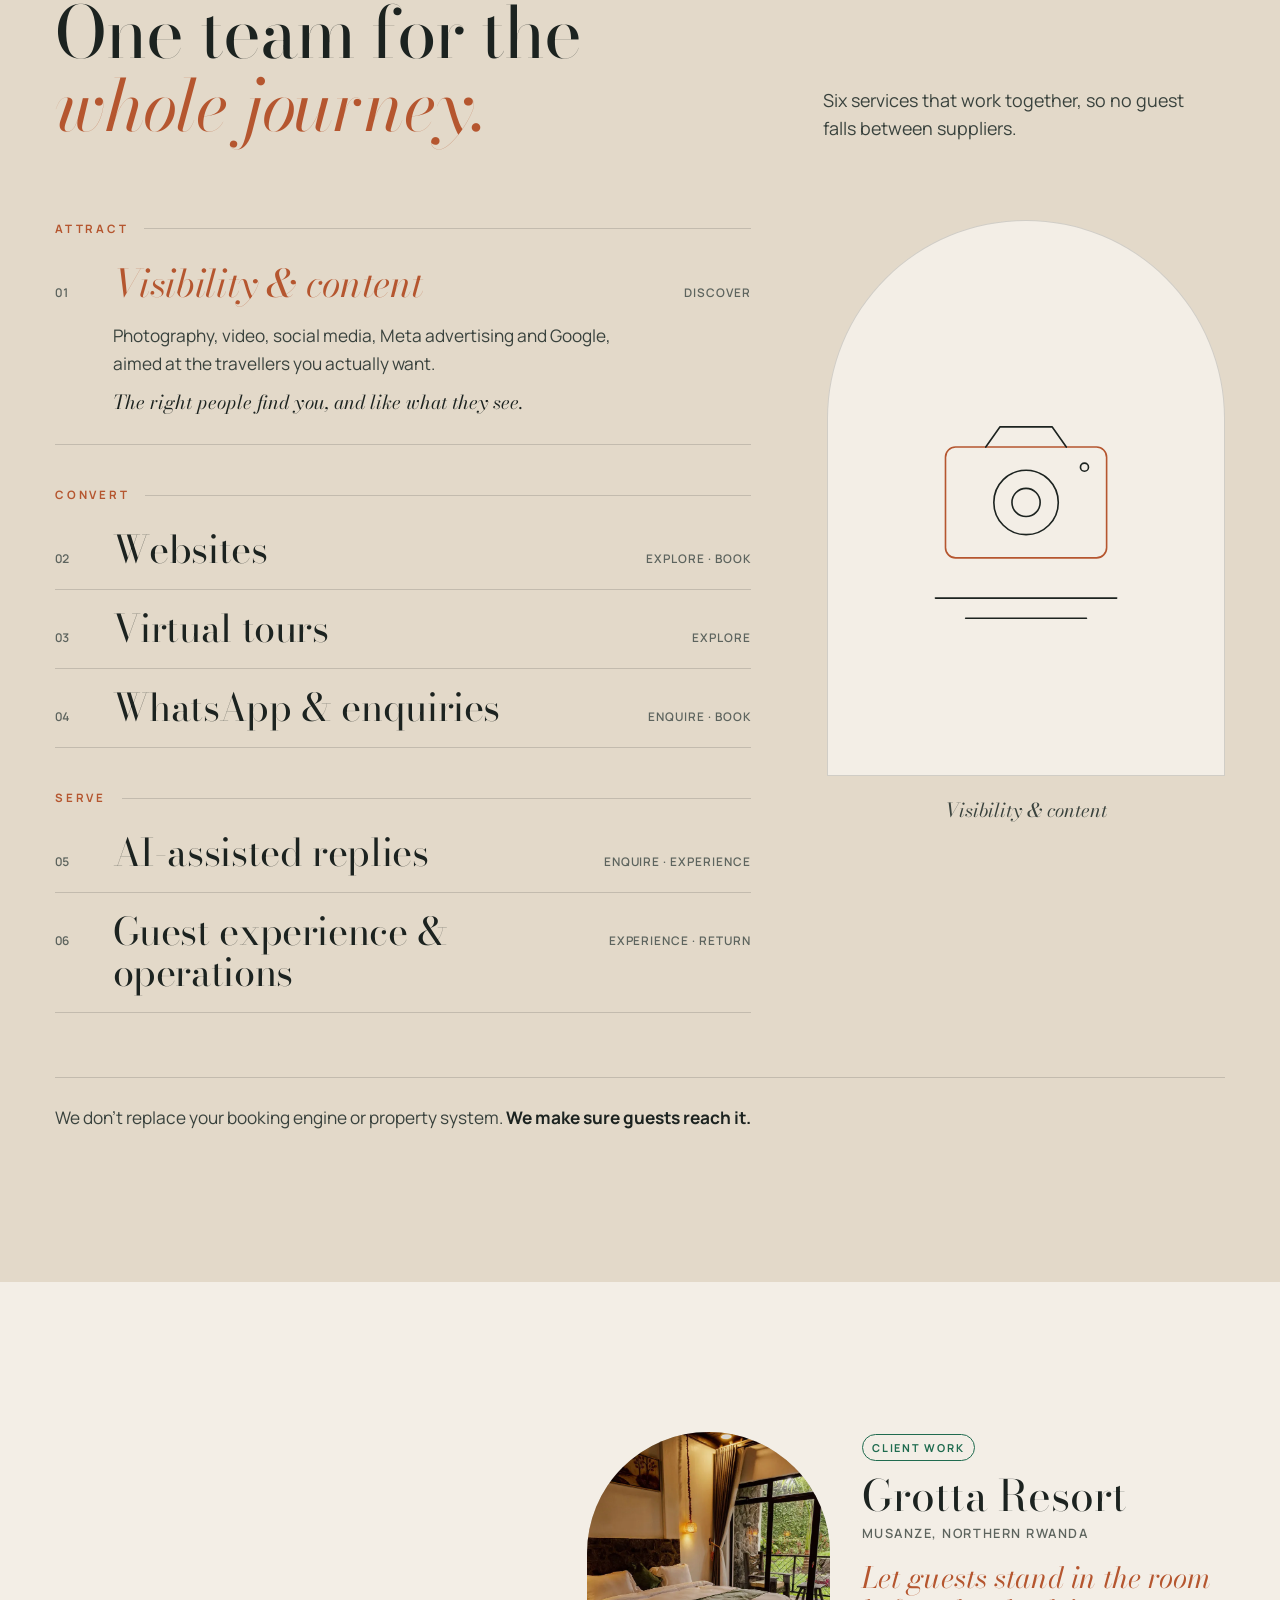
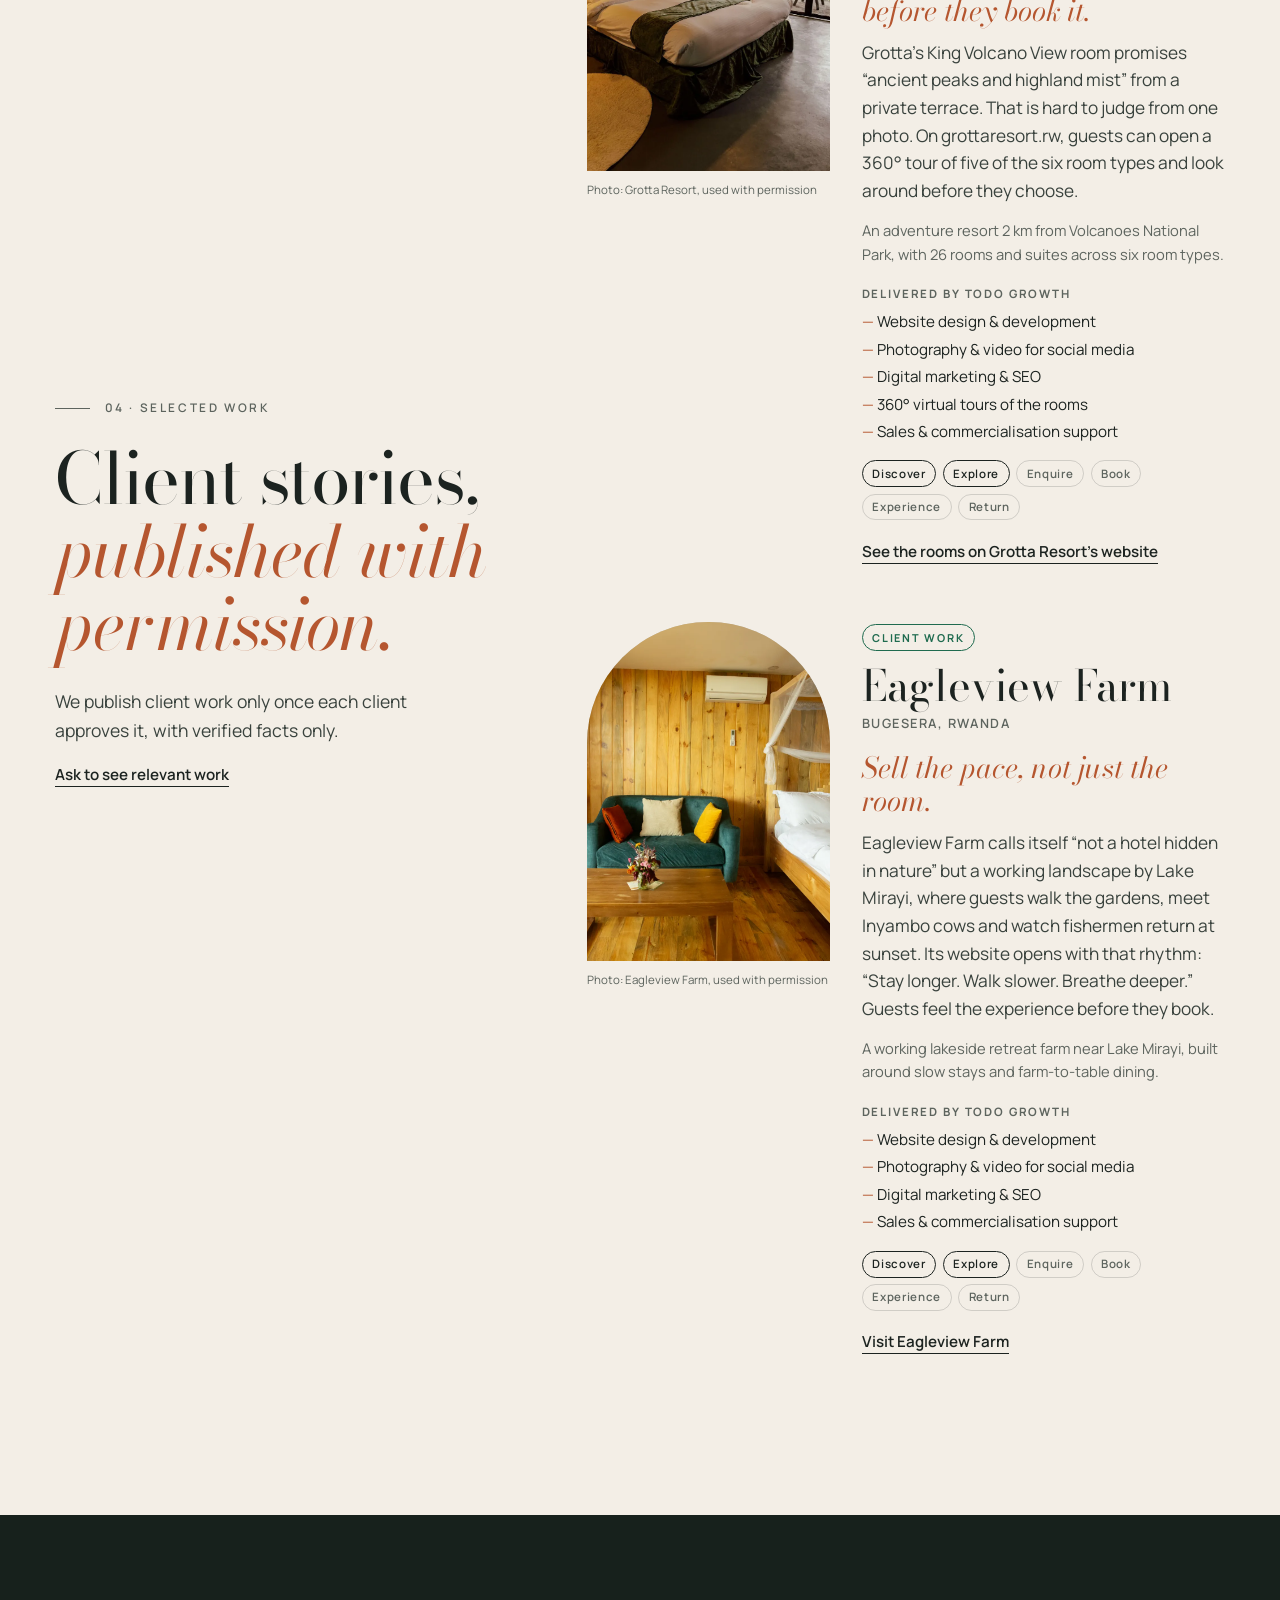
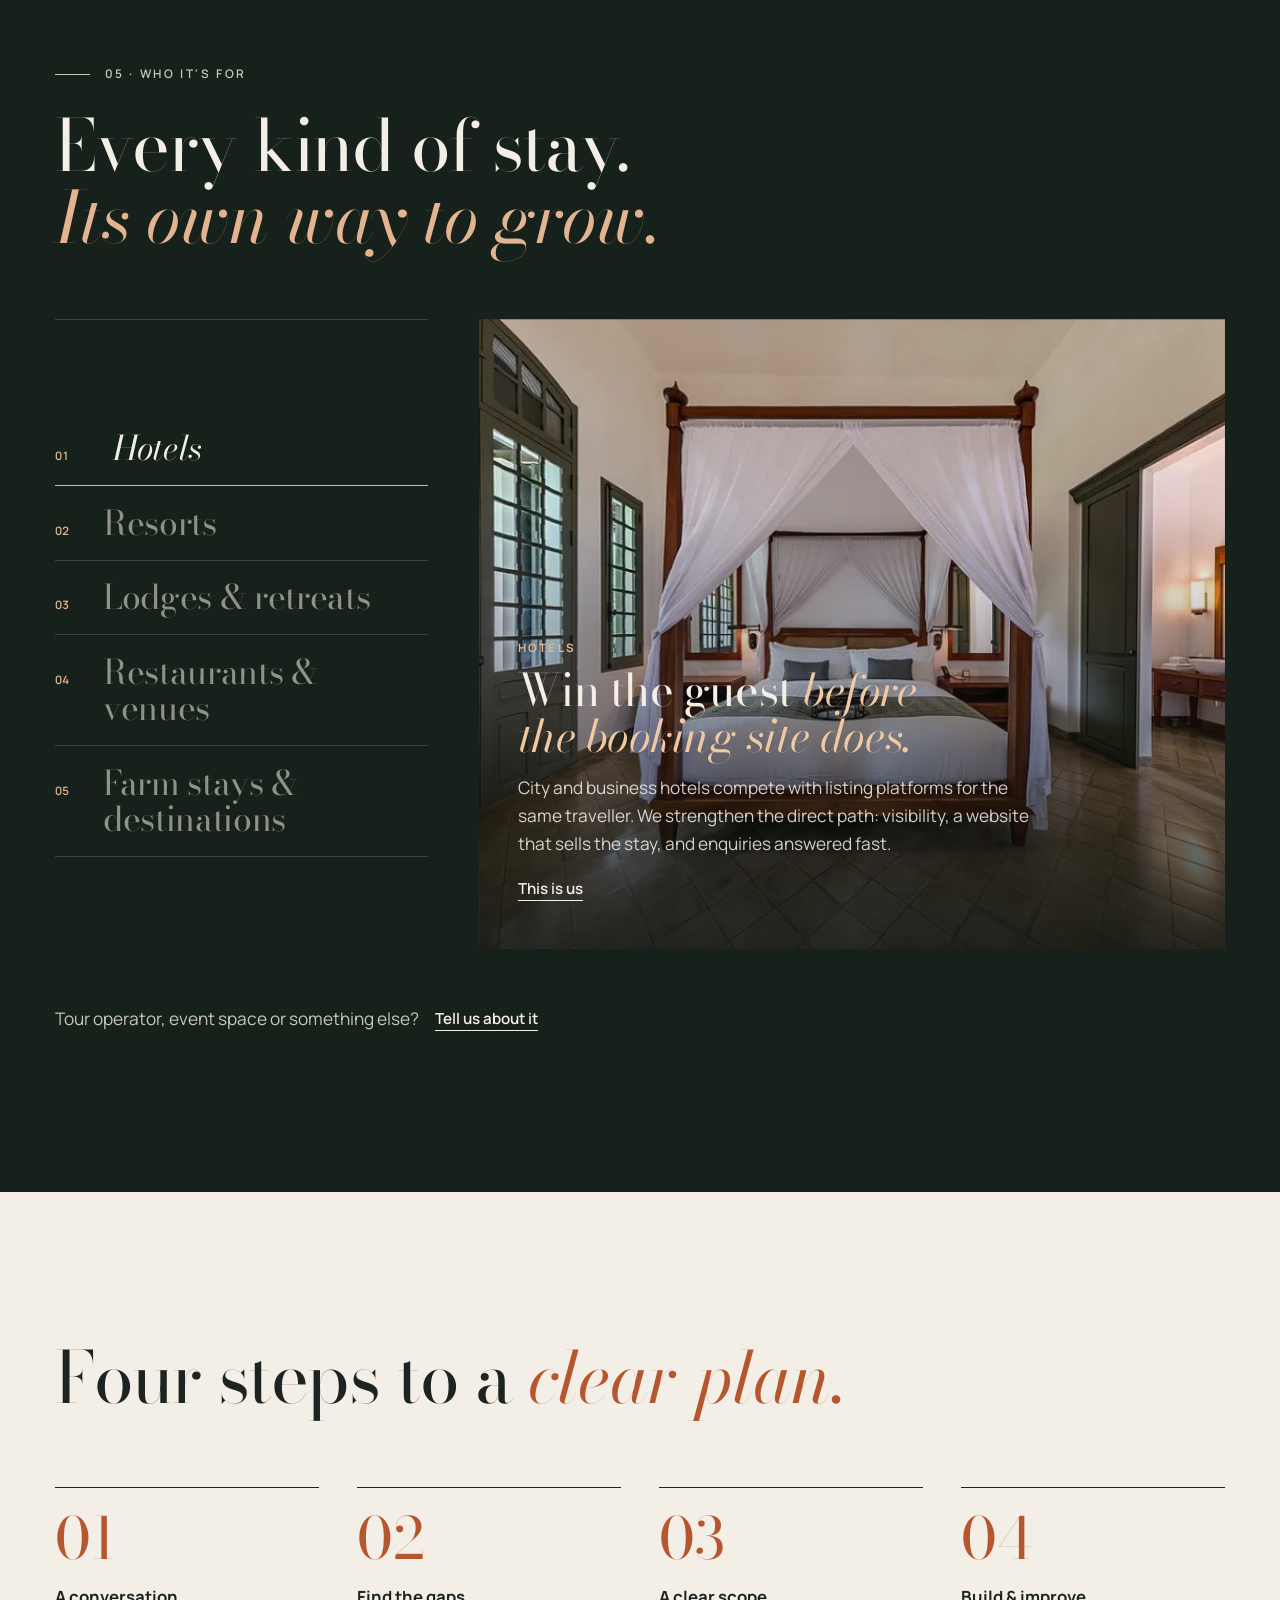
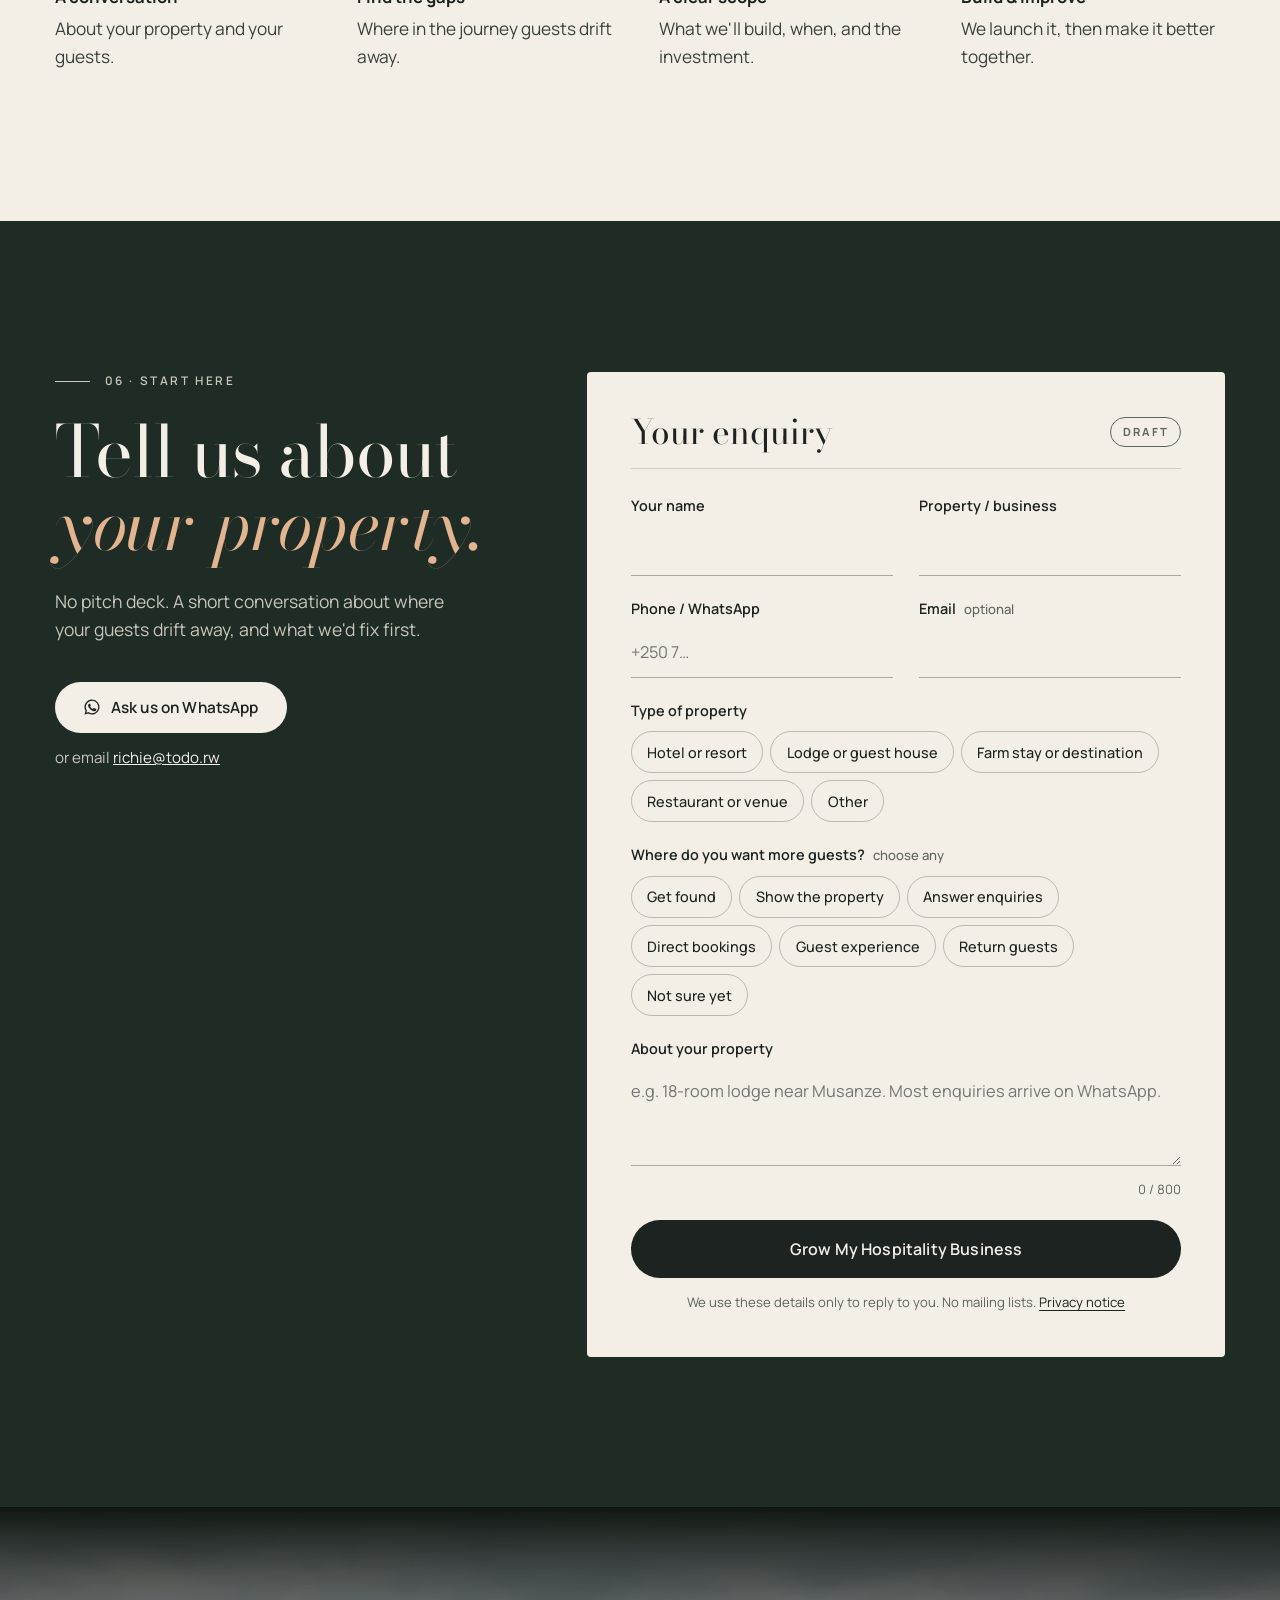
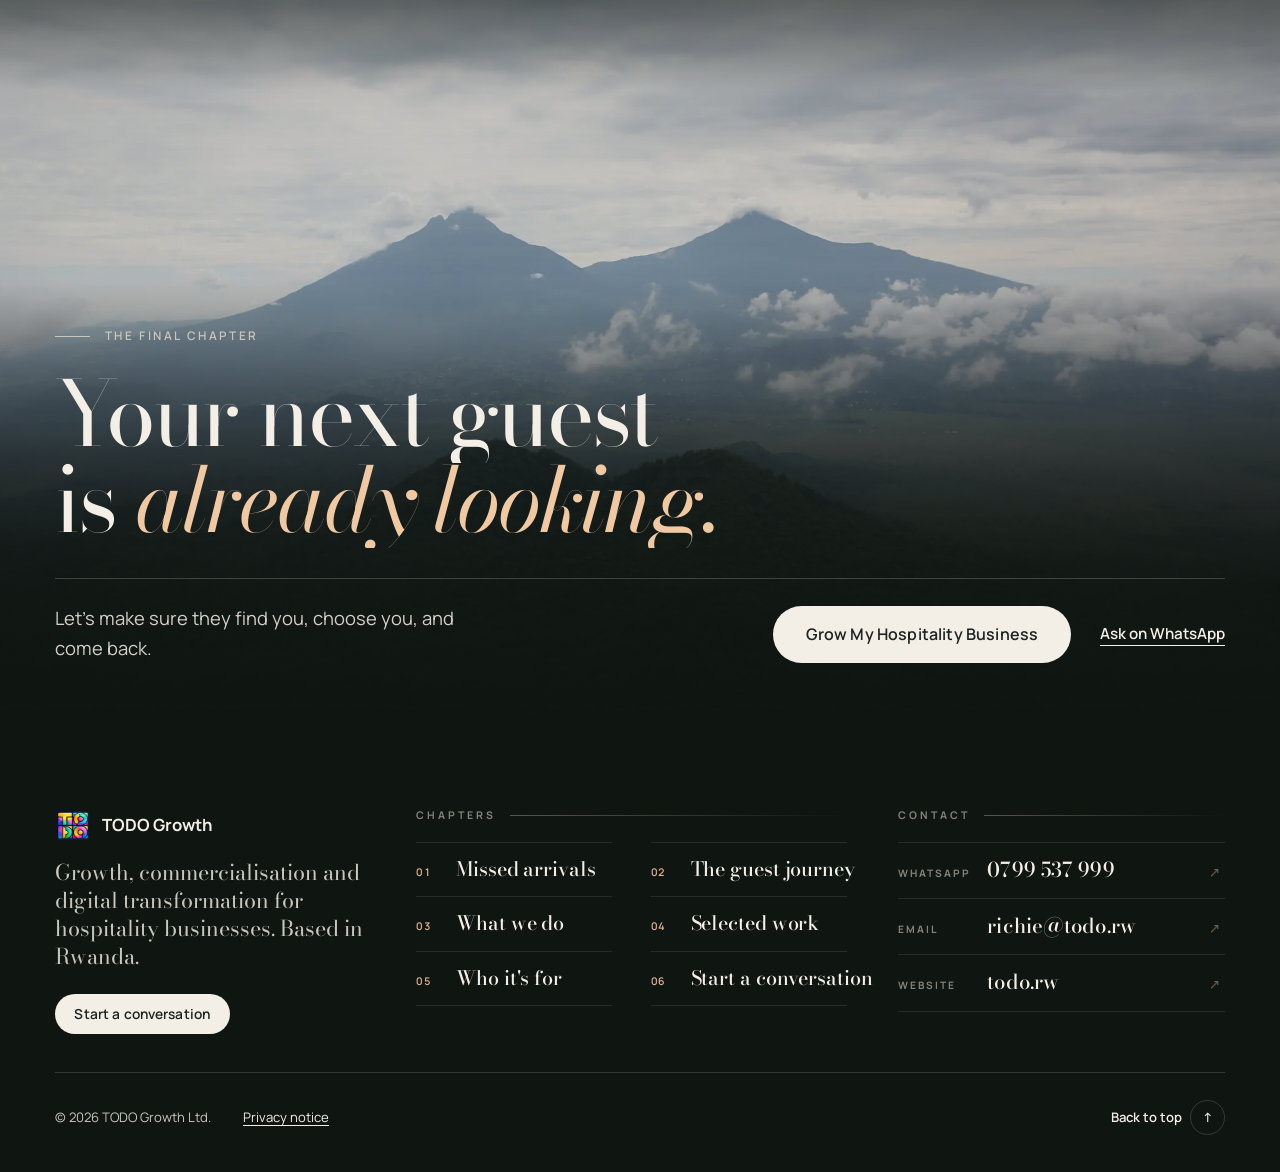
==== commit 5bede6e3: "new changes" ====
--- a/index.html
+++ b/index.html
@@ -143,7 +143,6 @@
         <p class="interlude__quote reveal">Guests fall for a place <em>long before they arrive.</em></p>
         <p class="interlude__sub reveal">We make sure they can see it, ask about it and book it.</p>
       </div>
-      <p class="photo-credit interlude__credit">Lake Kivu · Photo: MONUSCO Photos, CC BY-SA 2.0 · Stock photograph</p>
     </section>
 
 <!-- ═══ 02 · THE GUEST JOURNEY ═══ -->
@@ -264,7 +263,7 @@
 
           <div class="who__panels">
             <article class="who__panel is-active" id="who-hotels" data-who-panel="0">
-              <figure class="who__img"><img src="assets/media/stock/luxury-hotel-1800.webp" srcset="assets/media/stock/luxury-hotel-900.webp 900w, assets/media/stock/luxury-hotel-1800.webp 1800w" sizes="(min-width: 1024px) 58vw, 100vw" width="1800" height="1200" alt="A canopy bed in a calm, white luxury hotel suite" loading="lazy" decoding="async"><figcaption class="photo-credit">Stock photograph · not a TODO client</figcaption></figure>
+              <figure class="who__img"><img src="assets/media/stock/luxury-hotel-1800.webp" srcset="assets/media/stock/luxury-hotel-900.webp 900w, assets/media/stock/luxury-hotel-1800.webp 1800w" sizes="(min-width: 1024px) 58vw, 100vw" width="1800" height="1200" alt="A canopy bed in a calm, white luxury hotel suite" loading="lazy" decoding="async"></figure>
               <div class="who__copy">
                 <p class="who__label">Hotels</p>
                 <h3 class="who__title">Win the guest <em>before the booking site does.</em></h3>
@@ -273,7 +272,7 @@
               </div>
             </article>
             <article class="who__panel" id="who-resorts" data-who-panel="1">
-              <figure class="who__img"><img src="assets/media/stock/resort-1800.webp" srcset="assets/media/stock/resort-900.webp 900w, assets/media/stock/resort-1800.webp 1800w" sizes="(min-width: 1024px) 58vw, 100vw" width="1800" height="1200" alt="A resort pool with sun loungers and timber decking" loading="lazy" decoding="async"><figcaption class="photo-credit">Stock photograph · not a TODO client</figcaption></figure>
+              <figure class="who__img"><img src="assets/media/stock/resort-1800.webp" srcset="assets/media/stock/resort-900.webp 900w, assets/media/stock/resort-1800.webp 1800w" sizes="(min-width: 1024px) 58vw, 100vw" width="1800" height="1200" alt="A resort pool with sun loungers and timber decking" loading="lazy" decoding="async"></figure>
               <div class="who__copy">
                 <p class="who__label">Resorts</p>
                 <h3 class="who__title">Sell the whole stay, <em>not only the room.</em></h3>
@@ -282,7 +281,7 @@
               </div>
             </article>
             <article class="who__panel" id="who-lodges" data-who-panel="2">
-              <figure class="who__img"><img src="assets/media/stock/lodge-1800.webp" srcset="assets/media/stock/lodge-900.webp 900w, assets/media/stock/lodge-1800.webp 1800w" sizes="(min-width: 1024px) 58vw, 100vw" width="1800" height="1205" alt="A timber safari lodge surrounded by trees" loading="lazy" decoding="async"><figcaption class="photo-credit">Stock photograph · not a TODO client</figcaption></figure>
+              <figure class="who__img"><img src="assets/media/stock/lodge-1800.webp" srcset="assets/media/stock/lodge-900.webp 900w, assets/media/stock/lodge-1800.webp 1800w" sizes="(min-width: 1024px) 58vw, 100vw" width="1800" height="1205" alt="A timber safari lodge surrounded by trees" loading="lazy" decoding="async"></figure>
               <div class="who__copy">
                 <p class="who__label">Lodges &amp; retreats</p>
                 <h3 class="who__title">A small team, <em>every enquiry answered.</em></h3>
@@ -291,7 +290,7 @@
               </div>
             </article>
             <article class="who__panel" id="who-dining" data-who-panel="3">
-              <figure class="who__img"><img src="assets/media/stock/kigali-venue-1800.webp" srcset="assets/media/stock/kigali-venue-900.webp 900w, assets/media/stock/kigali-venue-1800.webp 1800w" sizes="(min-width: 1024px) 58vw, 100vw" width="1800" height="1350" alt="Guests at garden tables of a hotel bar in Kigali at dusk" loading="lazy" decoding="async"><figcaption class="photo-credit">Stock photograph · not a TODO client</figcaption></figure>
+              <figure class="who__img"><img src="assets/media/stock/kigali-venue-1800.webp" srcset="assets/media/stock/kigali-venue-900.webp 900w, assets/media/stock/kigali-venue-1800.webp 1800w" sizes="(min-width: 1024px) 58vw, 100vw" width="1800" height="1350" alt="Guests at garden tables of a hotel bar in Kigali at dusk" loading="lazy" decoding="async"></figure>
               <div class="who__copy">
                 <p class="who__label">Restaurants &amp; venues</p>
                 <h3 class="who__title">Make the atmosphere <em>visible online.</em></h3>
@@ -300,7 +299,7 @@
               </div>
             </article>
             <article class="who__panel" id="who-dest" data-who-panel="4">
-              <figure class="who__img"><img src="assets/media/stock/destination-1800.webp" srcset="assets/media/stock/destination-900.webp 900w, assets/media/stock/destination-1800.webp 1800w" sizes="(min-width: 1024px) 58vw, 100vw" width="1800" height="1200" alt="Tea plantations on rolling hills in Rwanda" loading="lazy" decoding="async"><figcaption class="photo-credit">Stock photograph · not a TODO client</figcaption></figure>
+              <figure class="who__img"><img src="assets/media/stock/destination-1800.webp" srcset="assets/media/stock/destination-900.webp 900w, assets/media/stock/destination-1800.webp 1800w" sizes="(min-width: 1024px) 58vw, 100vw" width="1800" height="1200" alt="Tea plantations on rolling hills in Rwanda" loading="lazy" decoding="async"></figure>
               <div class="who__copy">
                 <p class="who__label">Farm stays &amp; destinations</p>
                 <h3 class="who__title">Show the experience <em>to guests deciding from abroad.</em></h3>
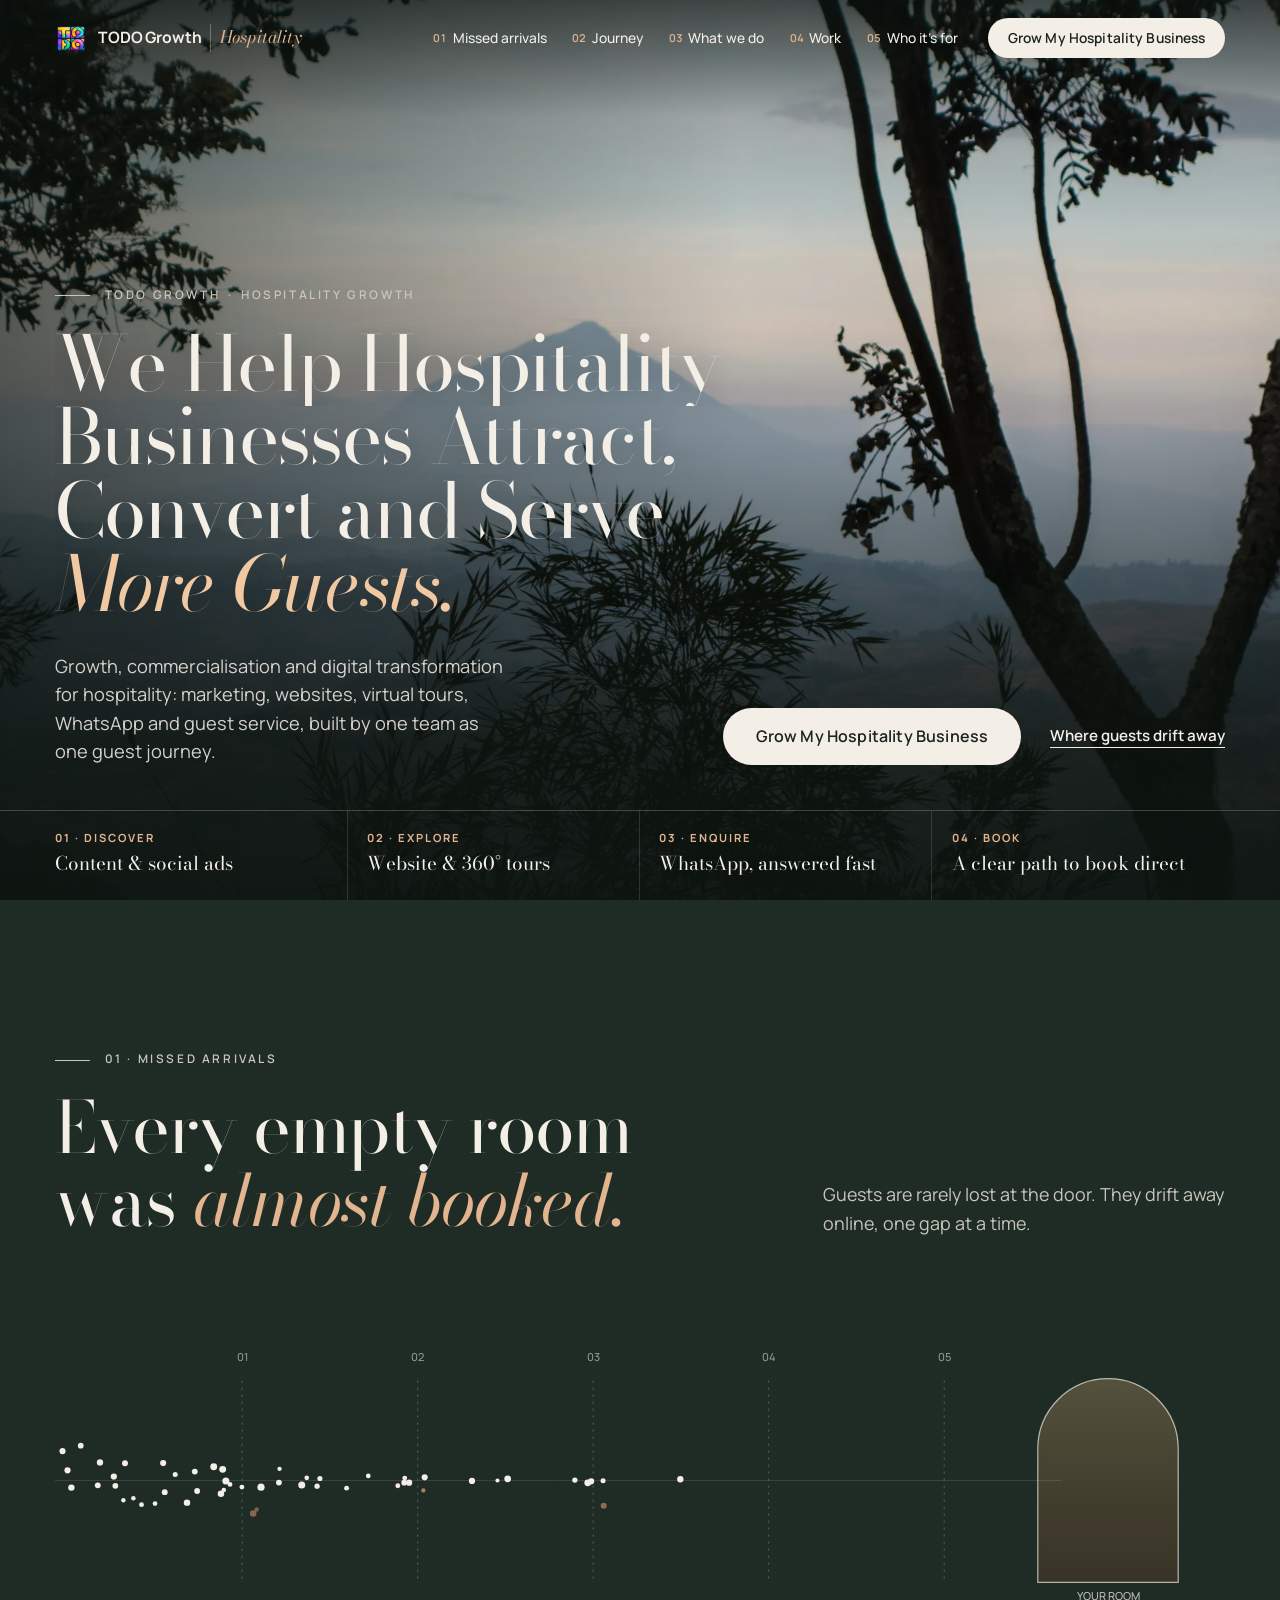
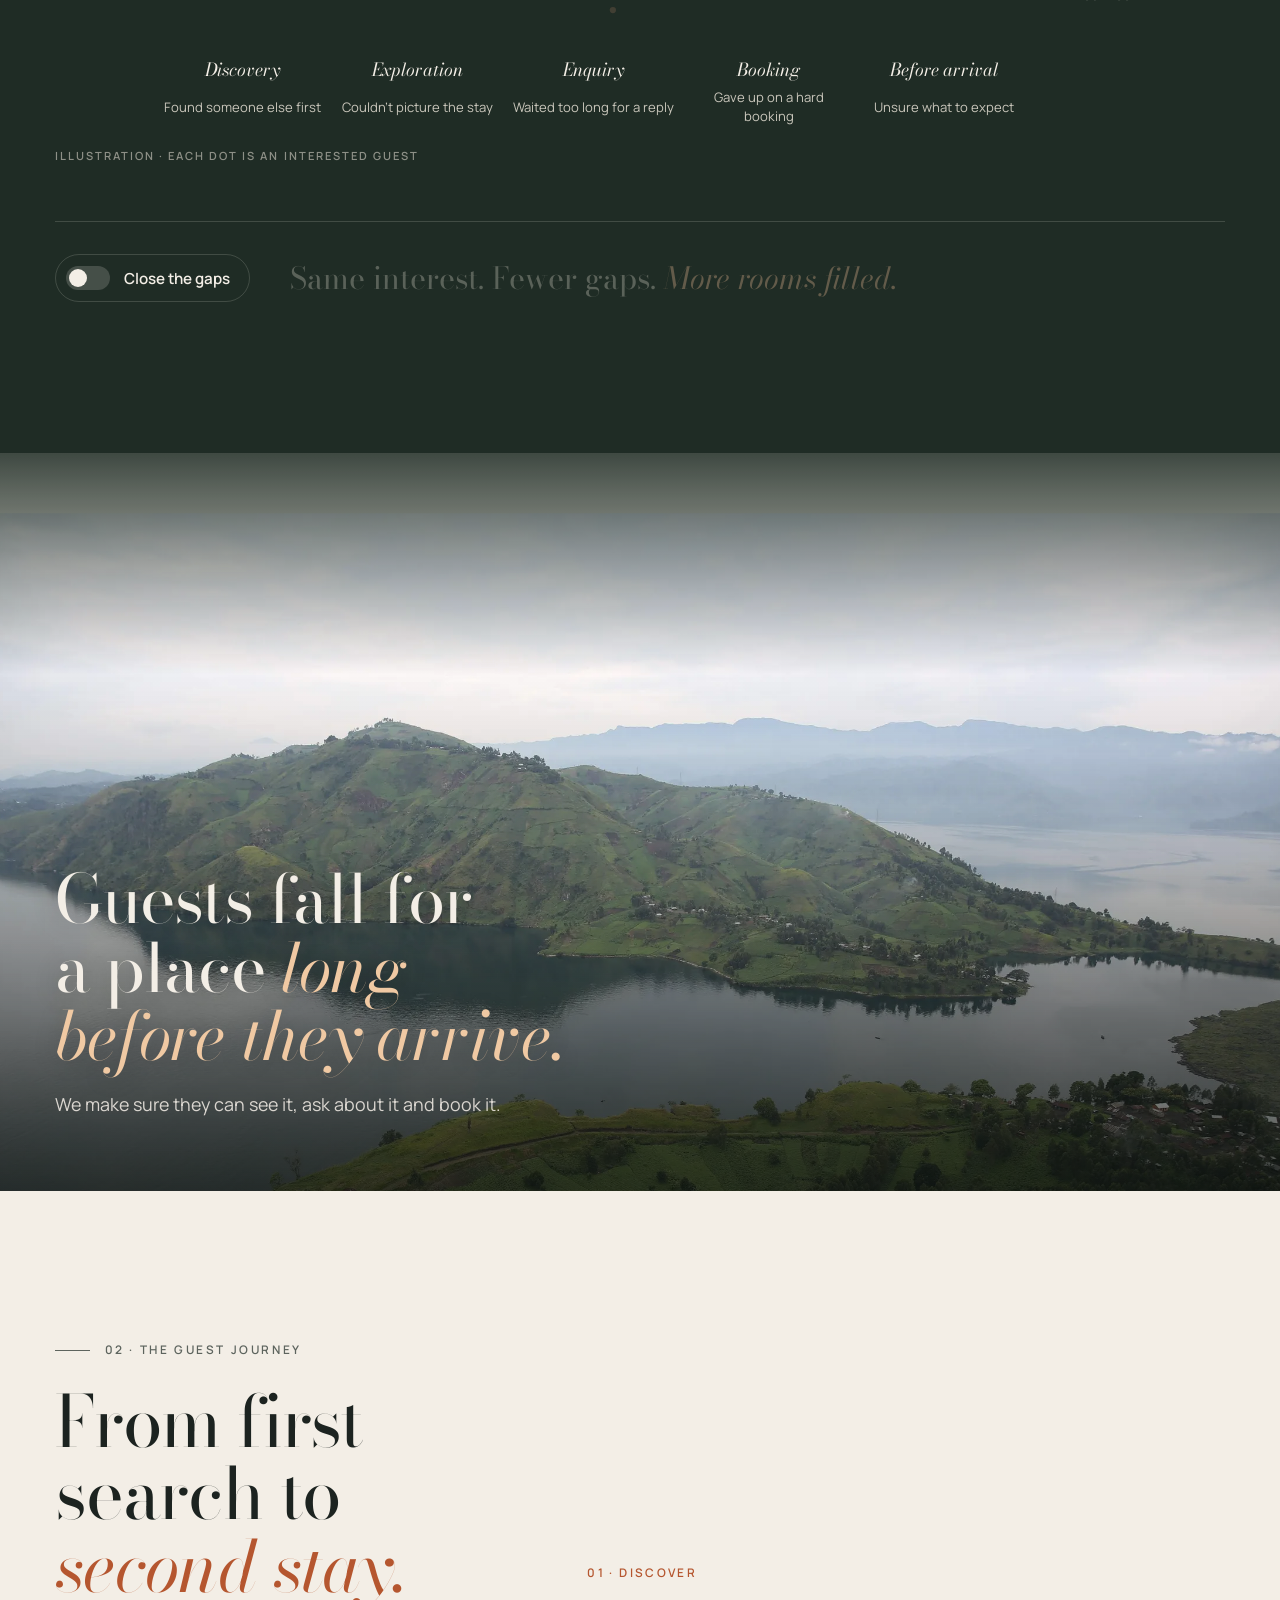
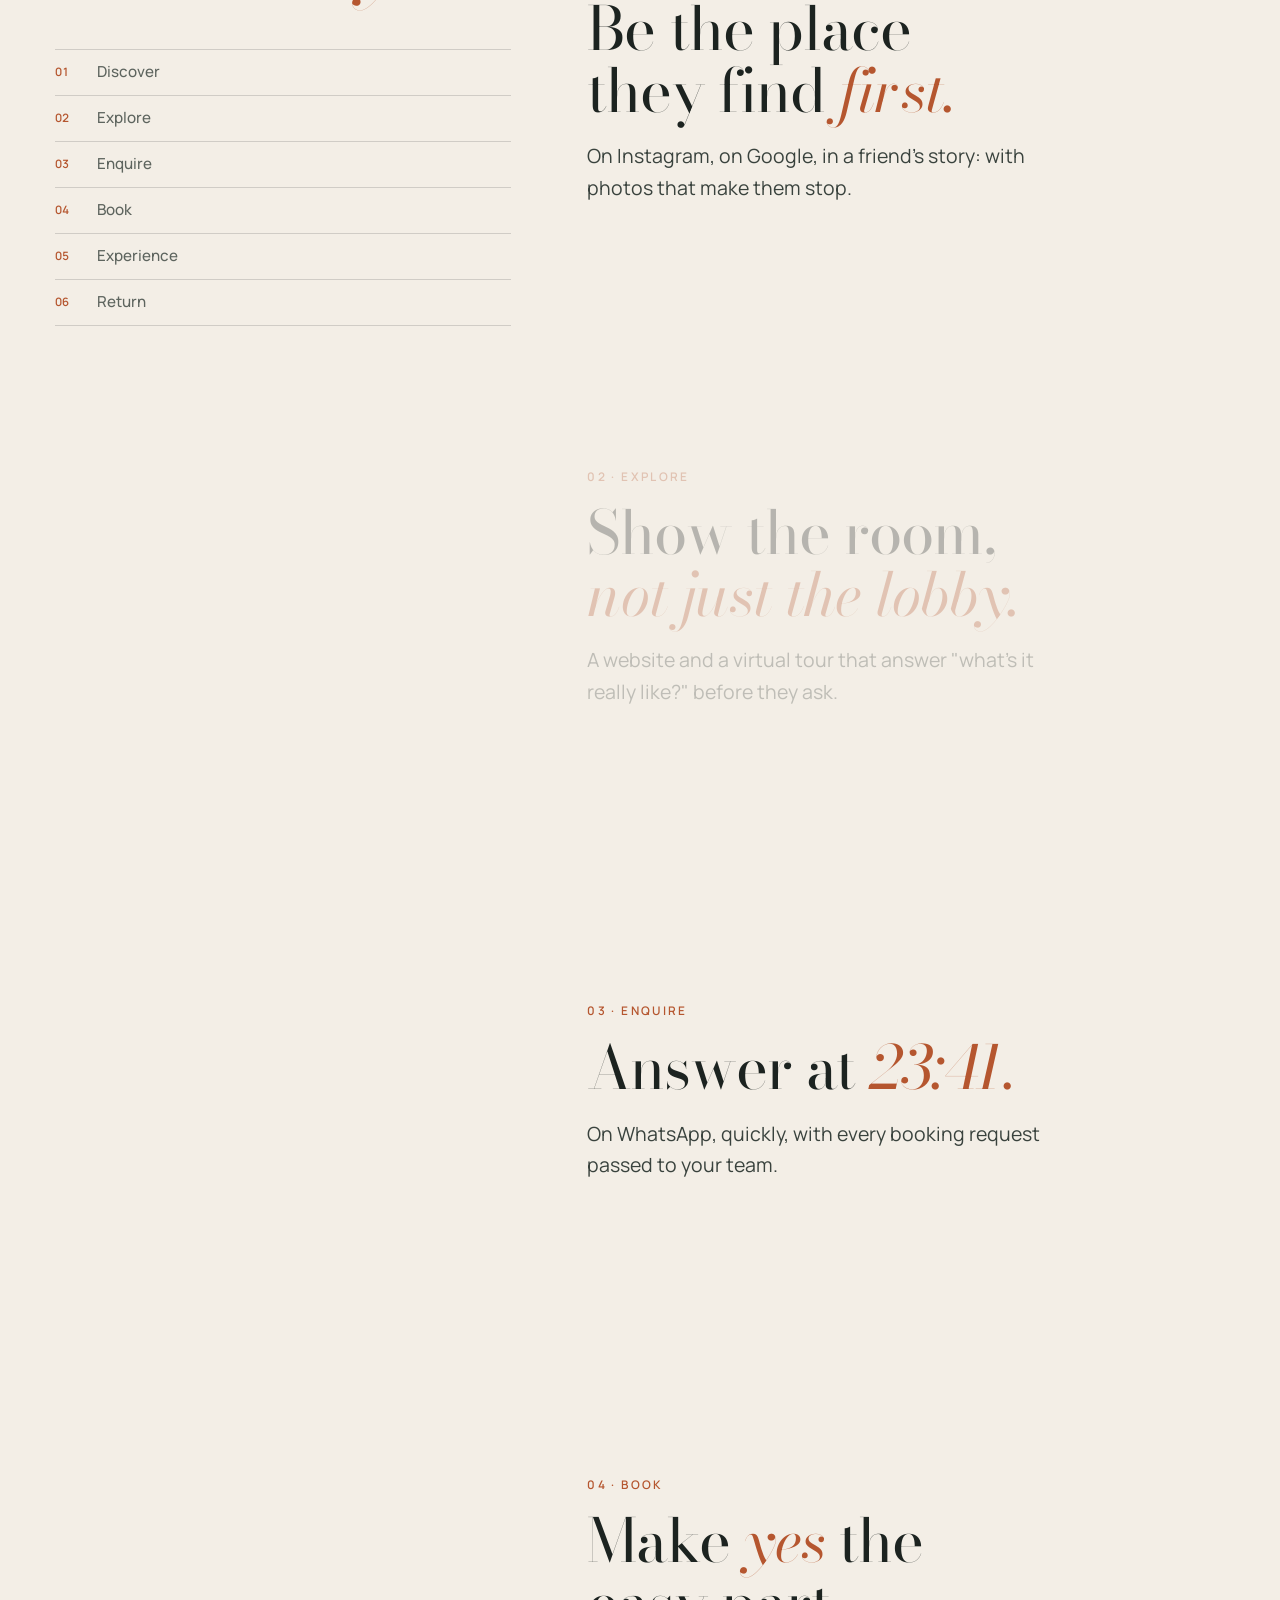
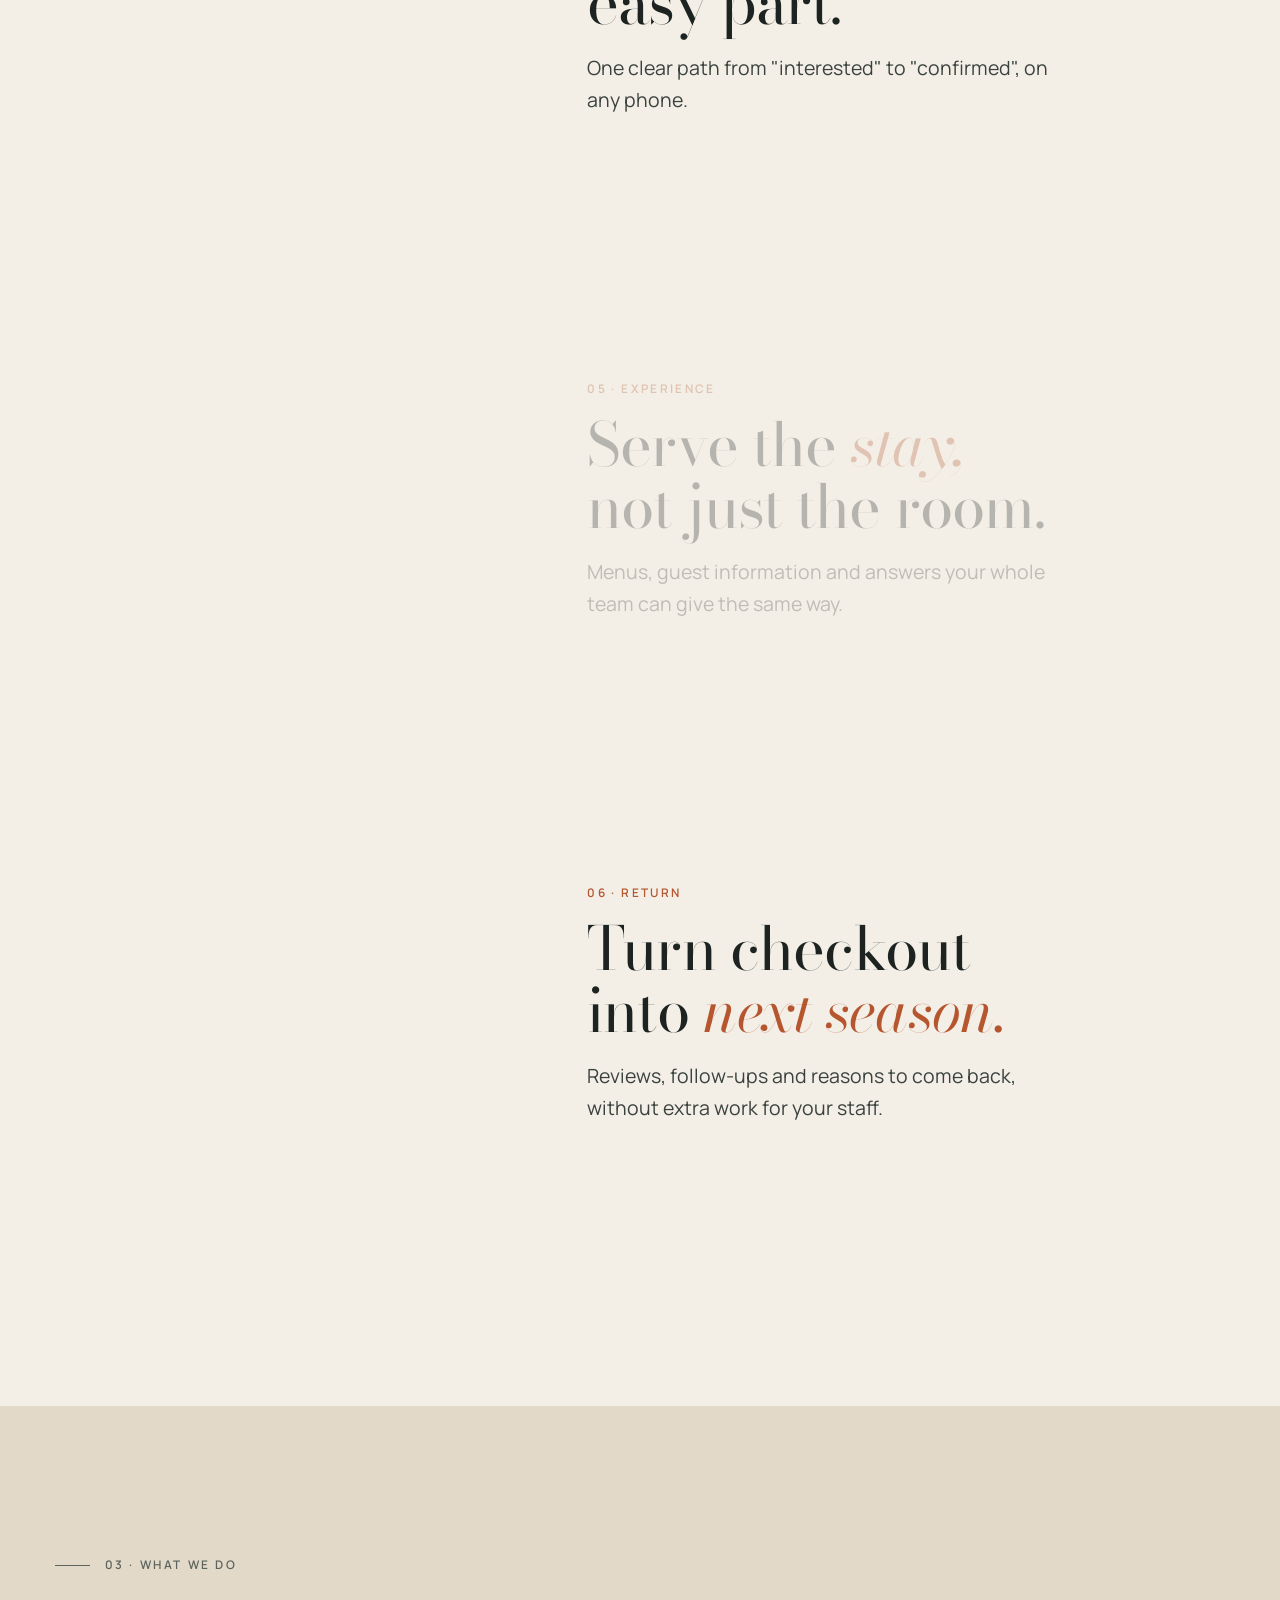
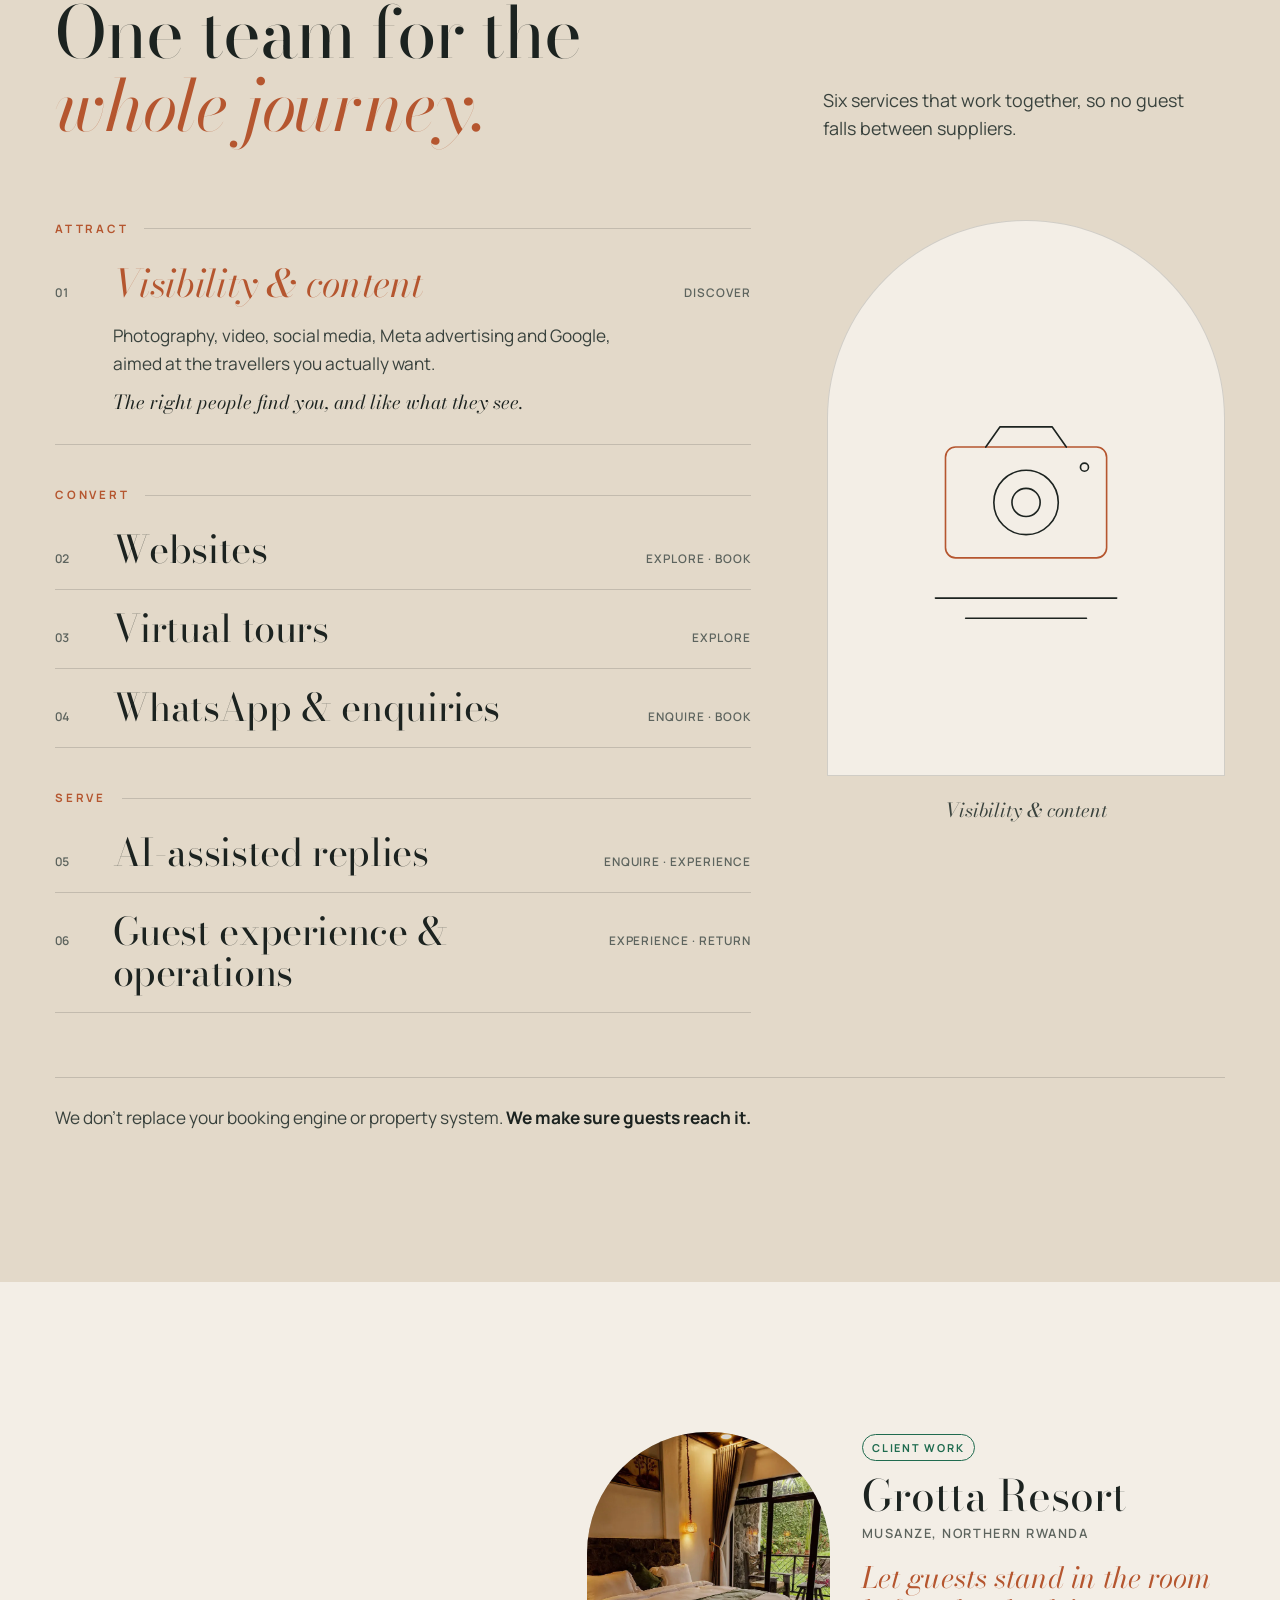
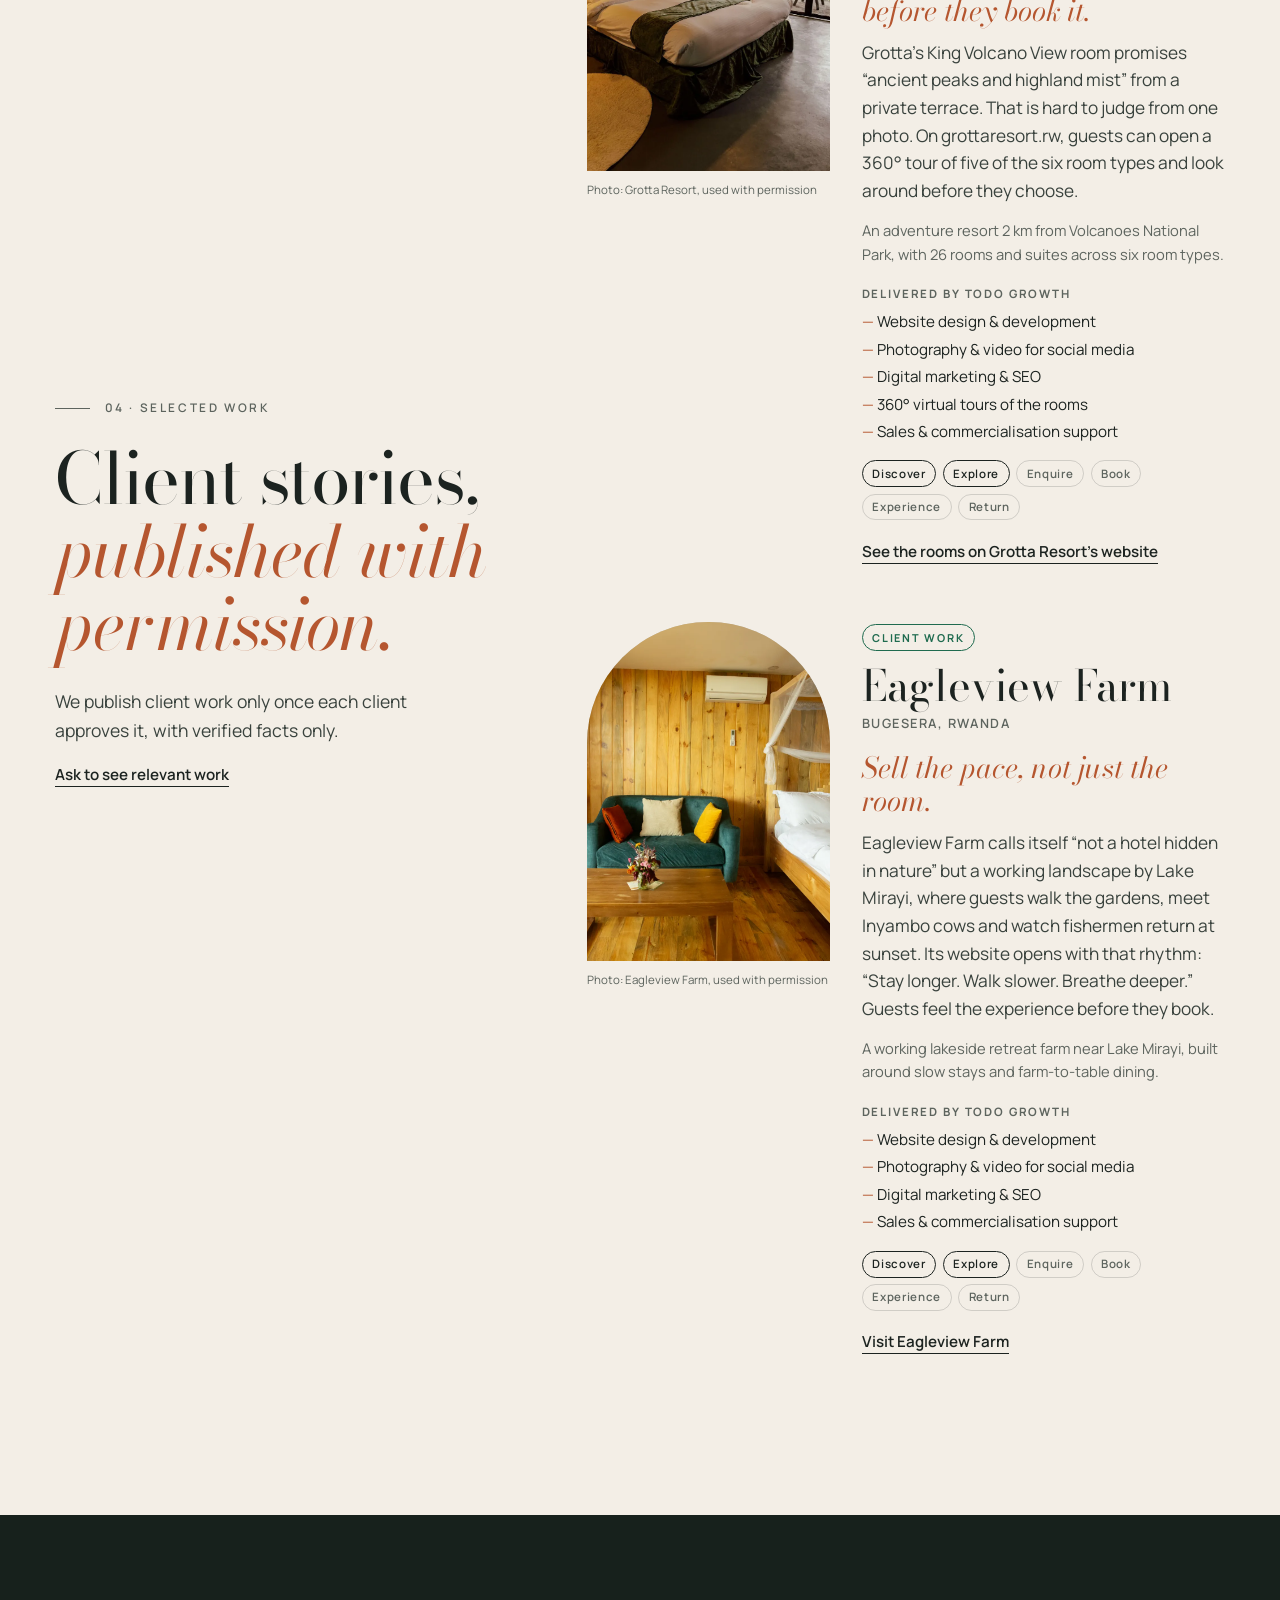
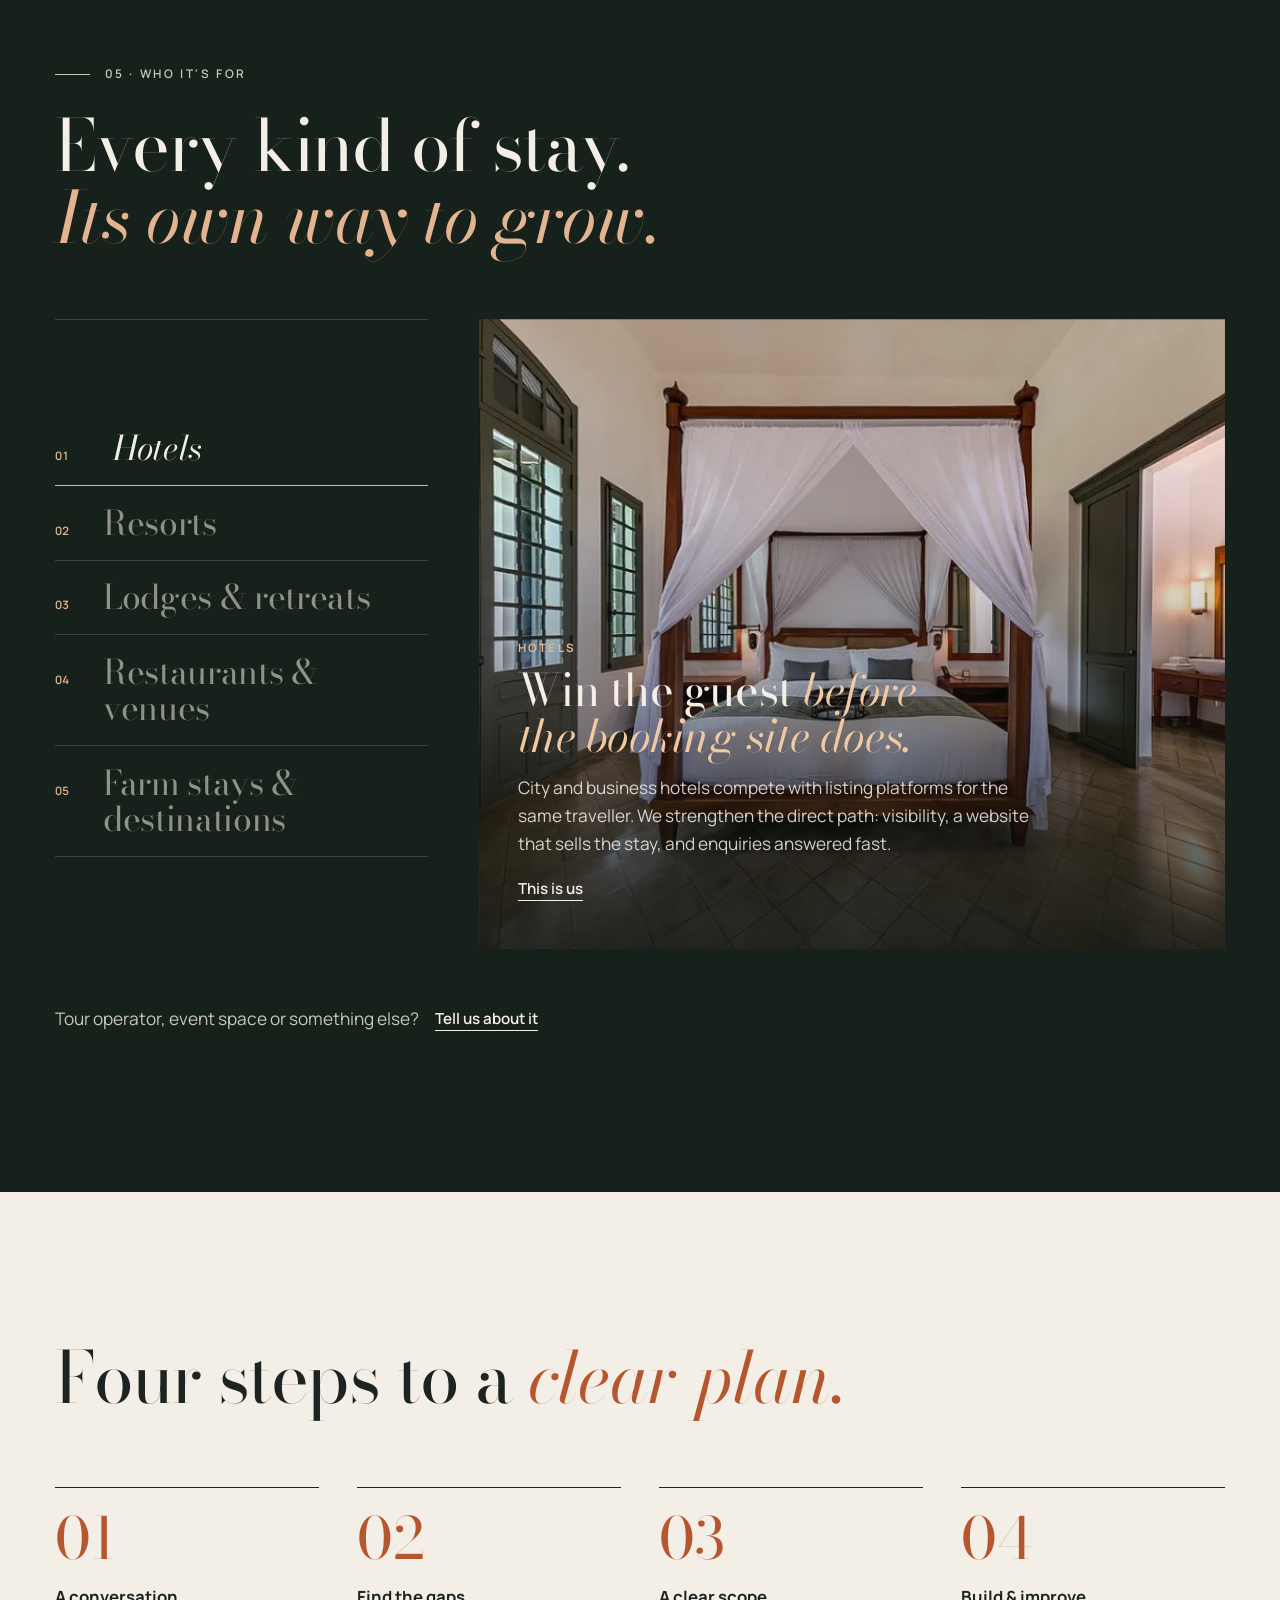
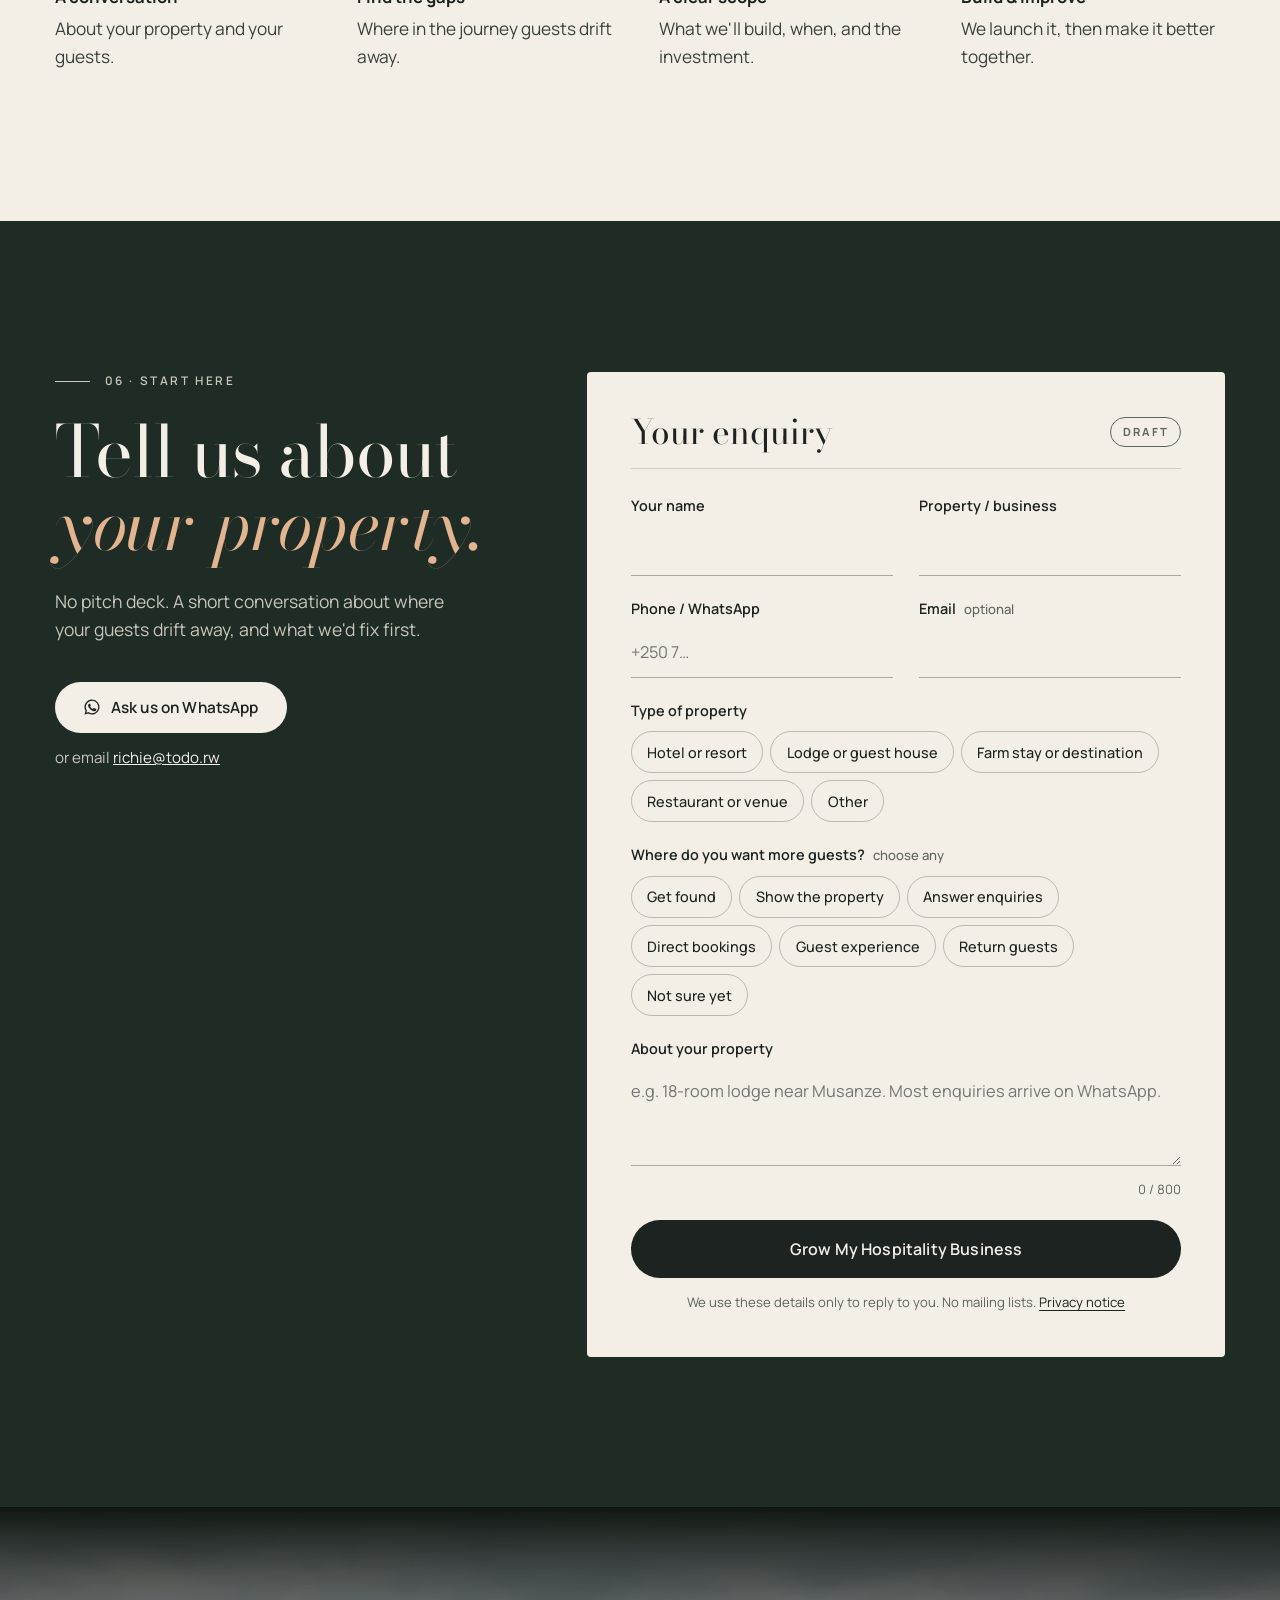
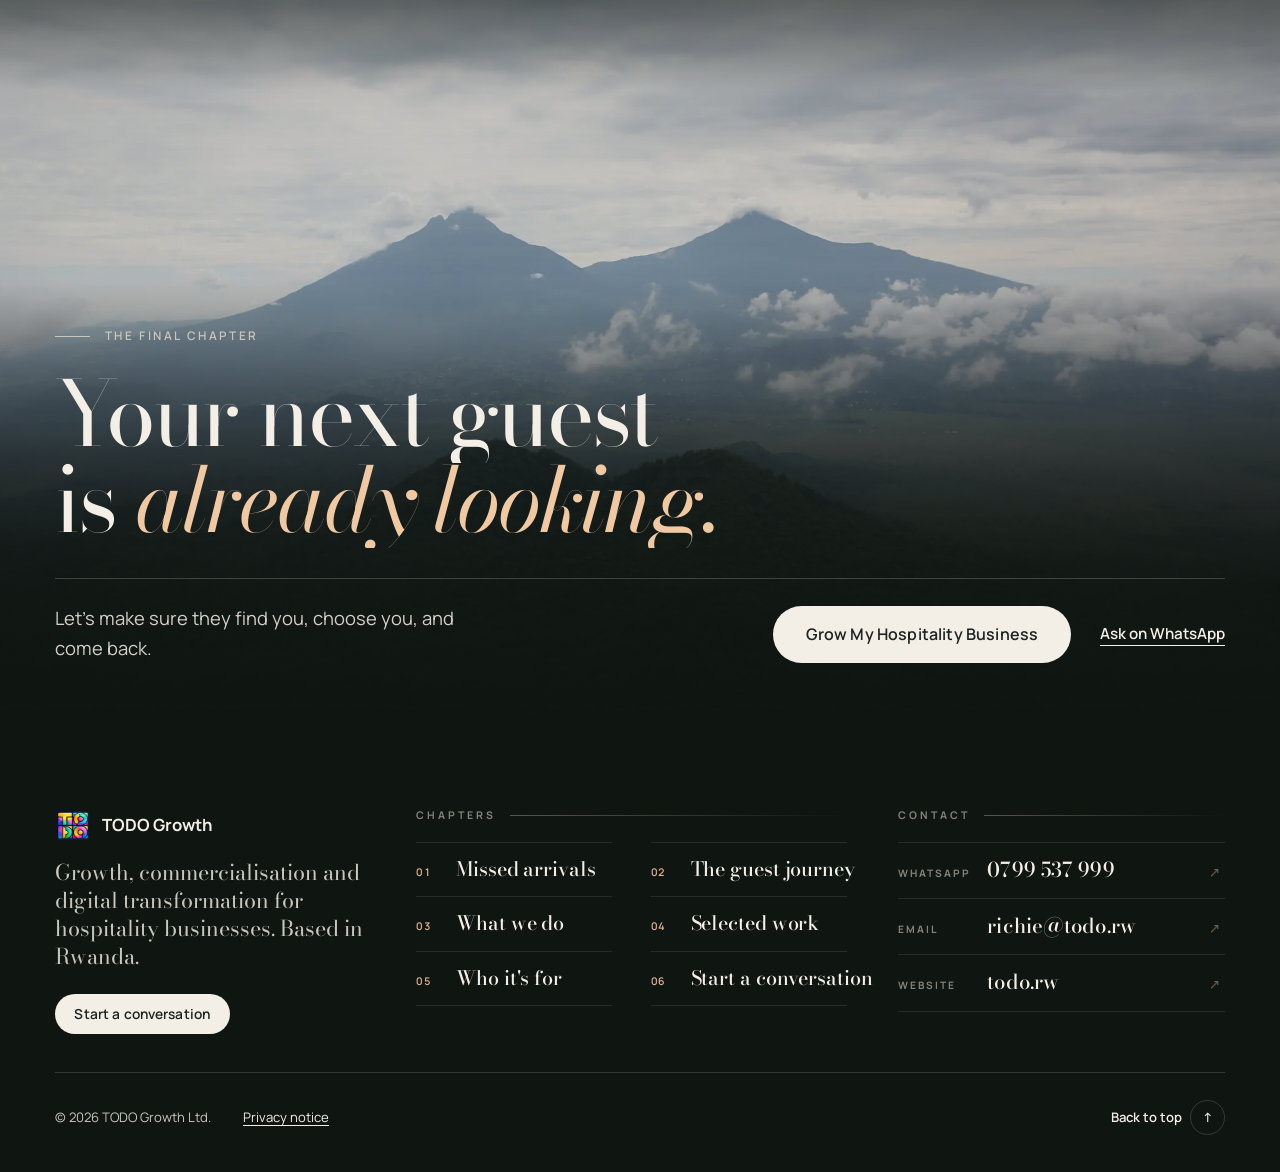
==== commit 581a1b04: "new changes" ====
--- a/index.html
+++ b/index.html
@@ -38,7 +38,7 @@
   <!-- ═══ NAVIGATION ═══ -->
   <header class="nav" id="top" data-nav>
     <div class="nav__bar">
-      <a class="nav__brand" href="https://todo.rw/" aria-label="TODO Growth, main website">
+      <a class="nav__brand" href="#page-top" data-to-top aria-label="TODO Growth Hospitality, back to the top of the page">
         <img src="assets/img/brand/todo-logo-192.webp" width="32" height="32" alt="">
         <span class="nav__words"><span class="nav__name">TODO Growth</span><span class="nav__svc">Hospitality</span></span>
       </a>
